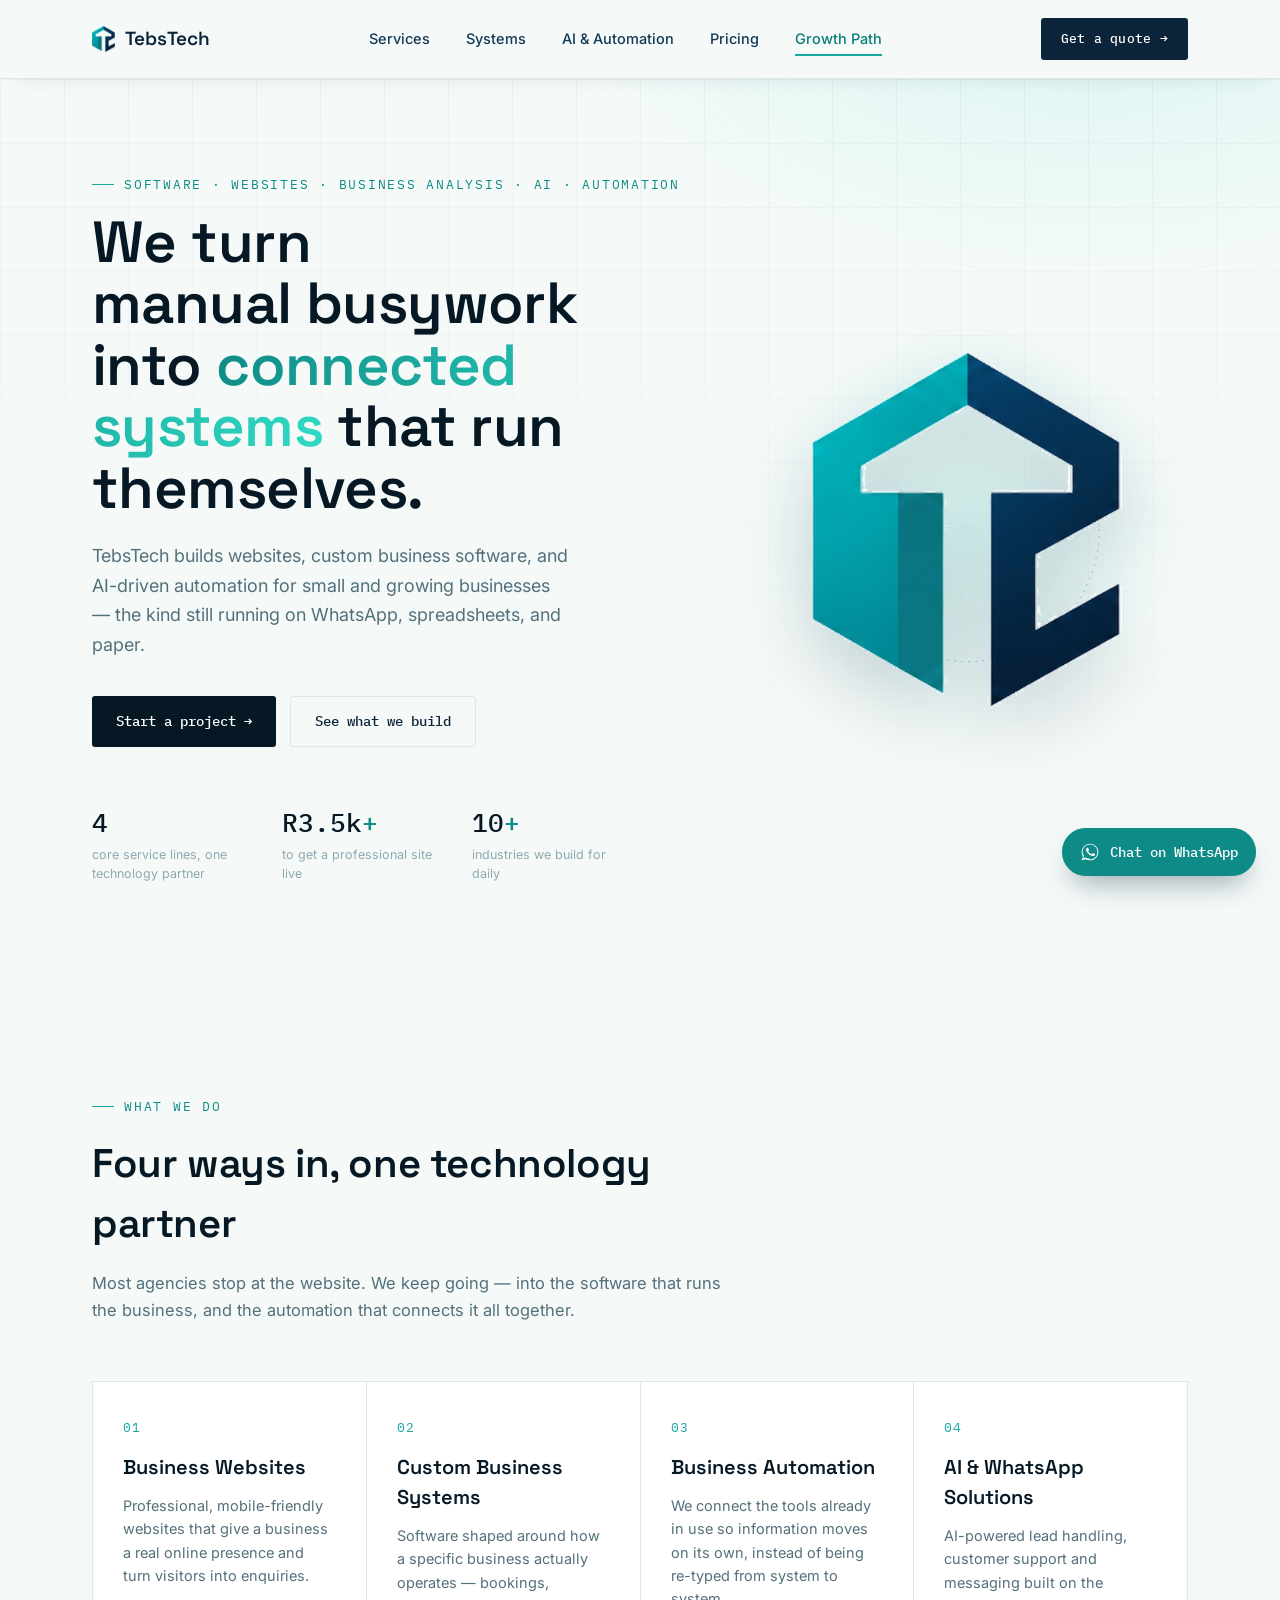
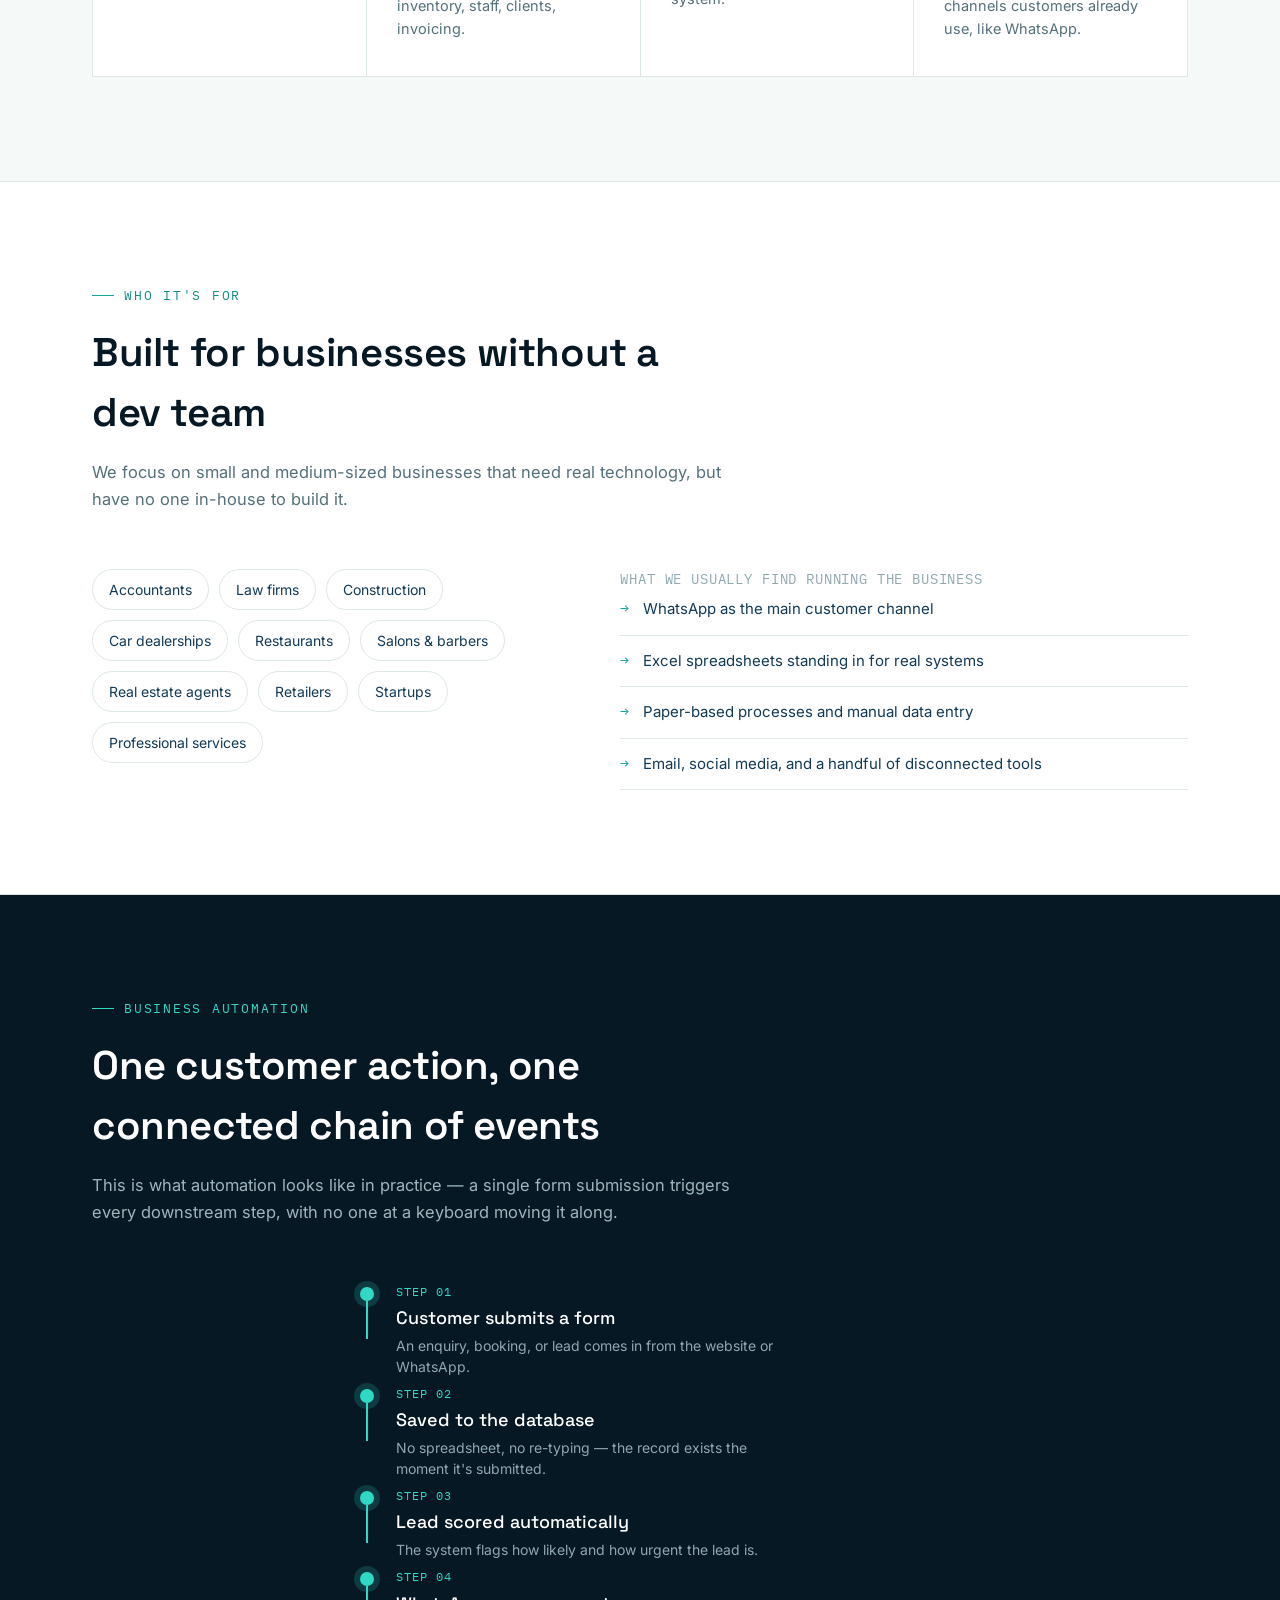
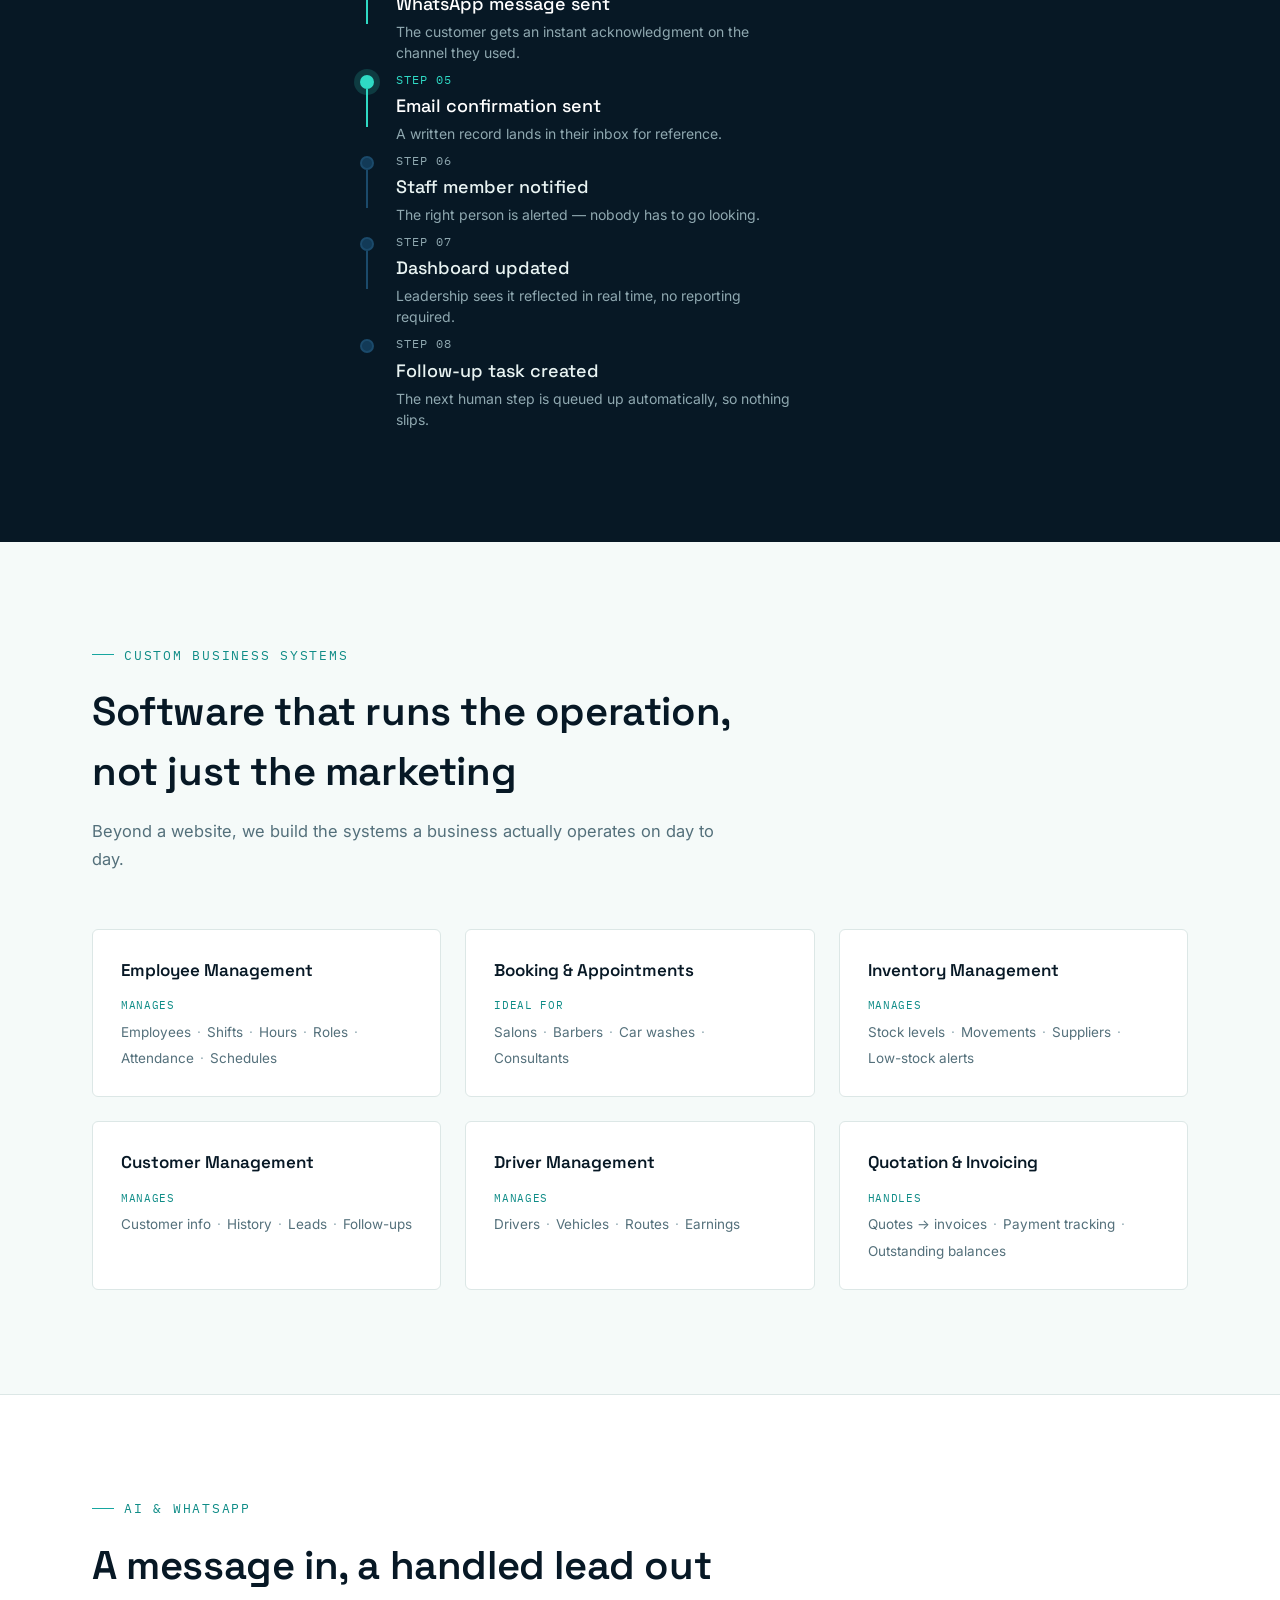
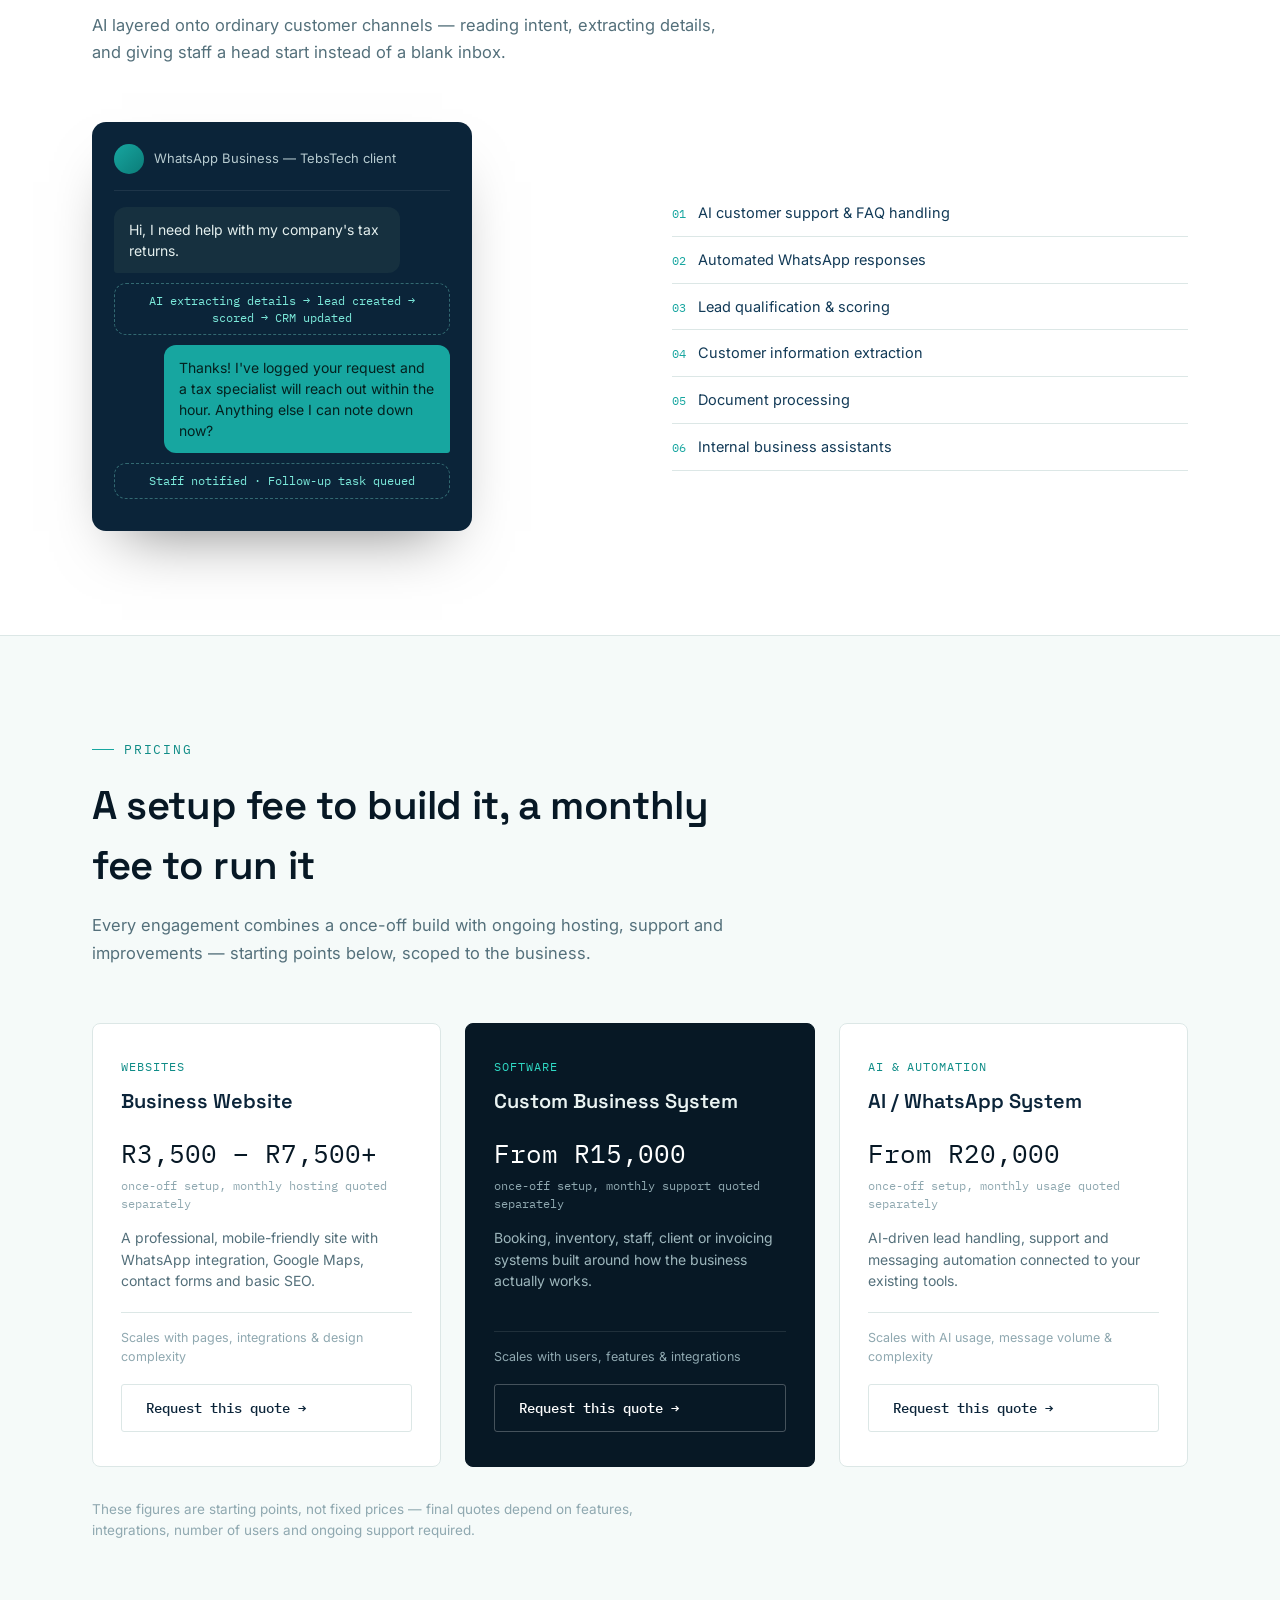
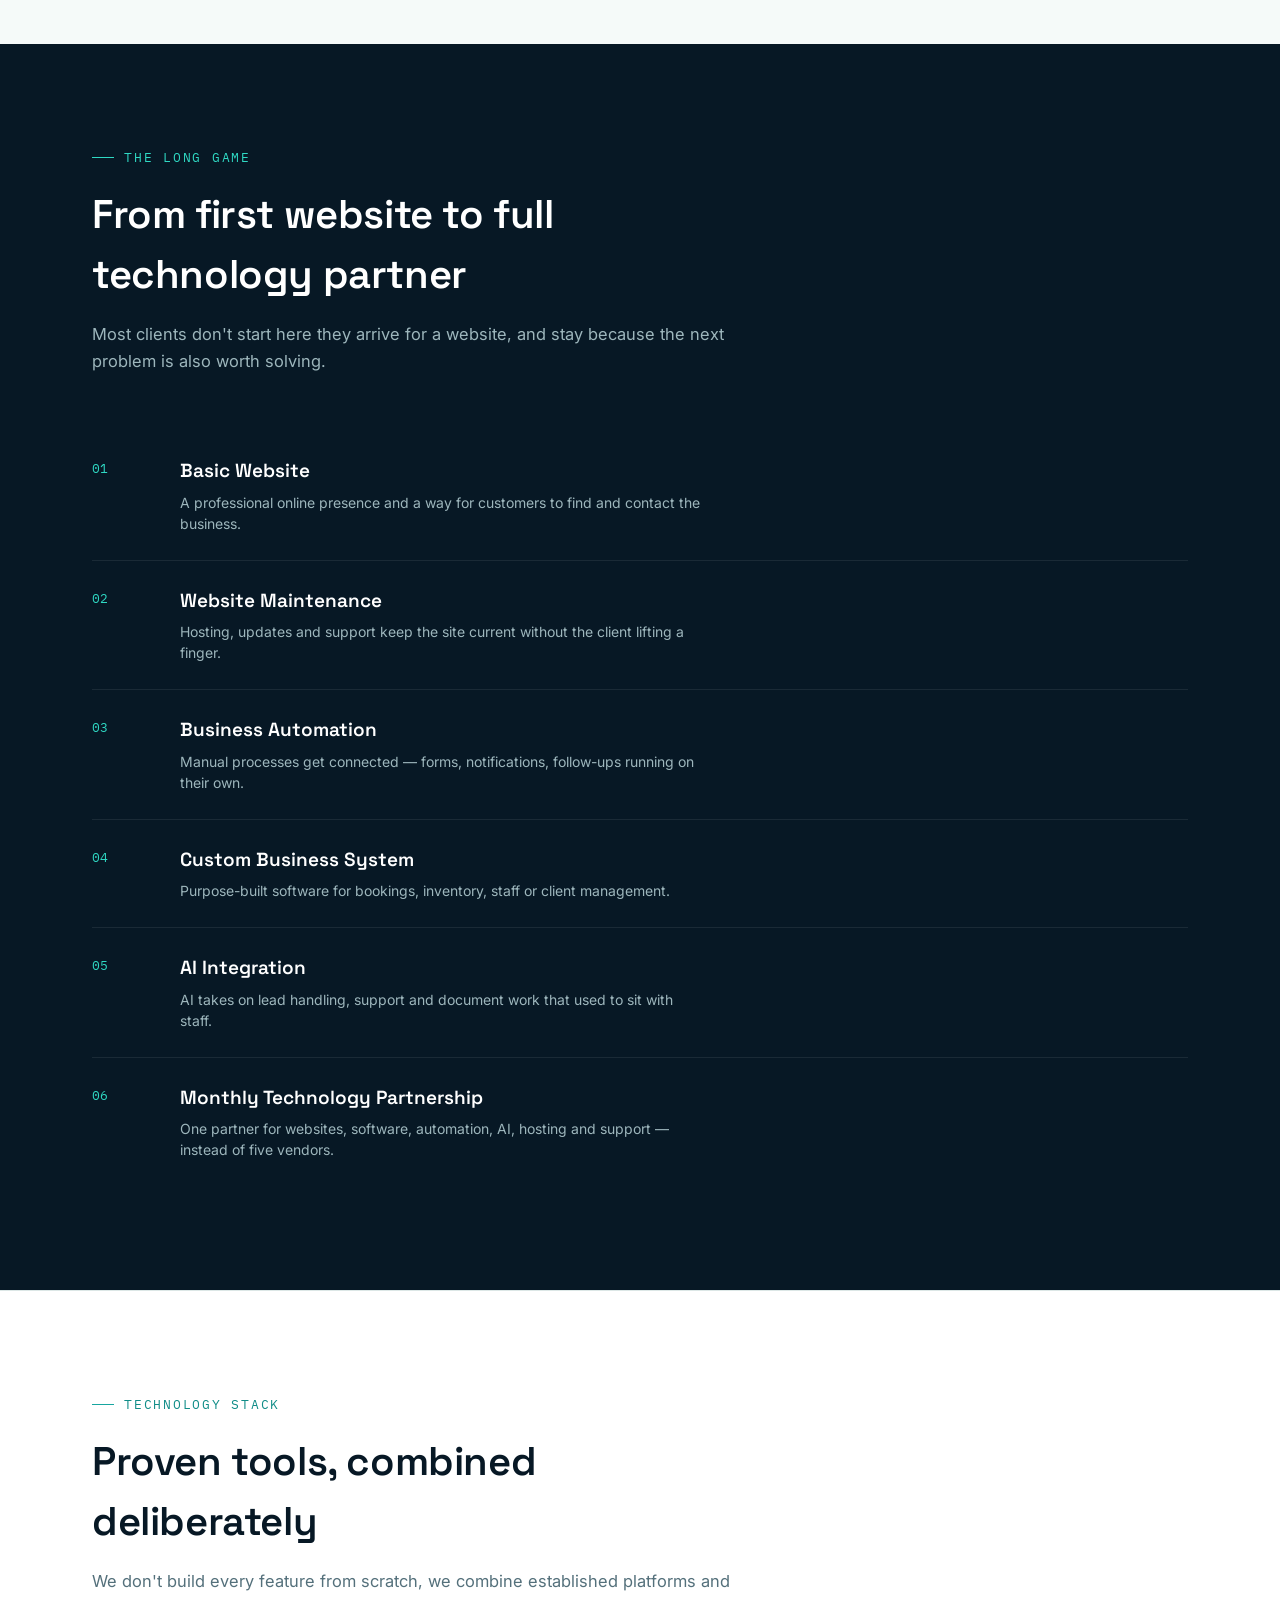
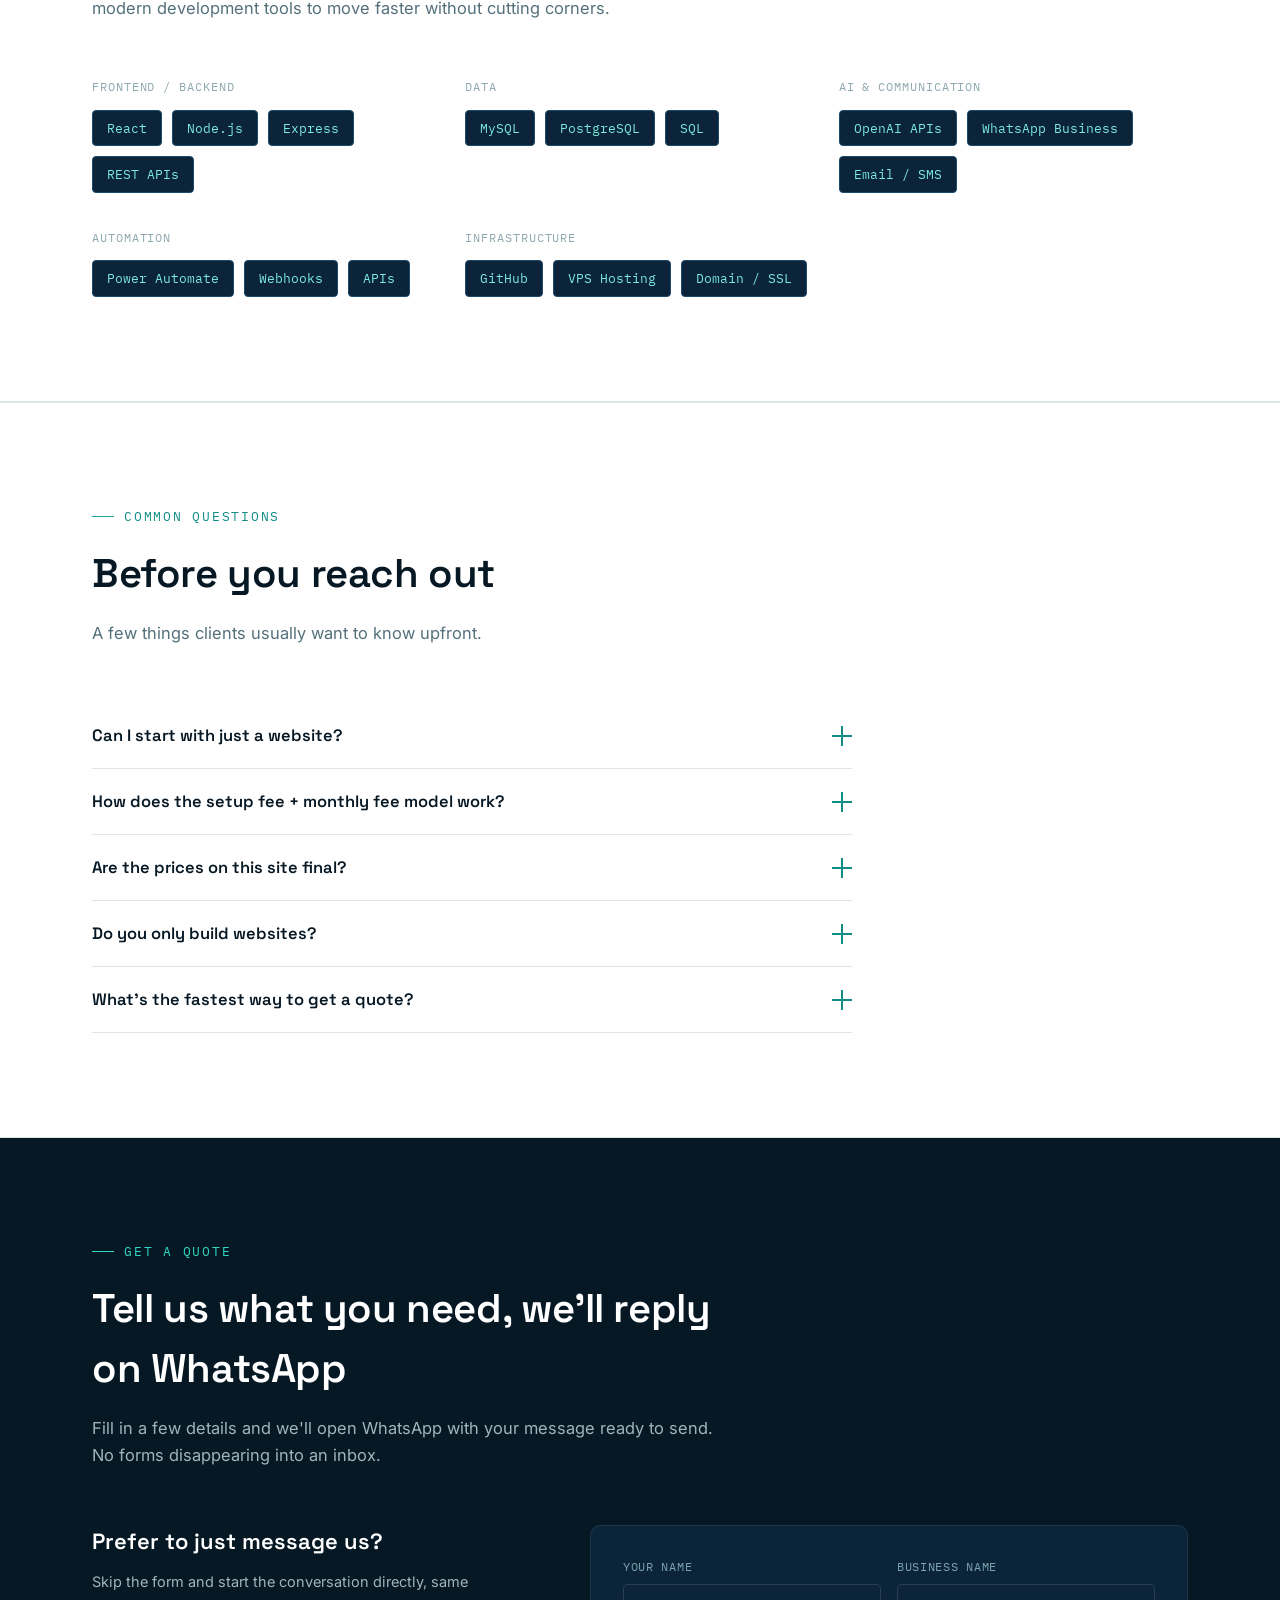
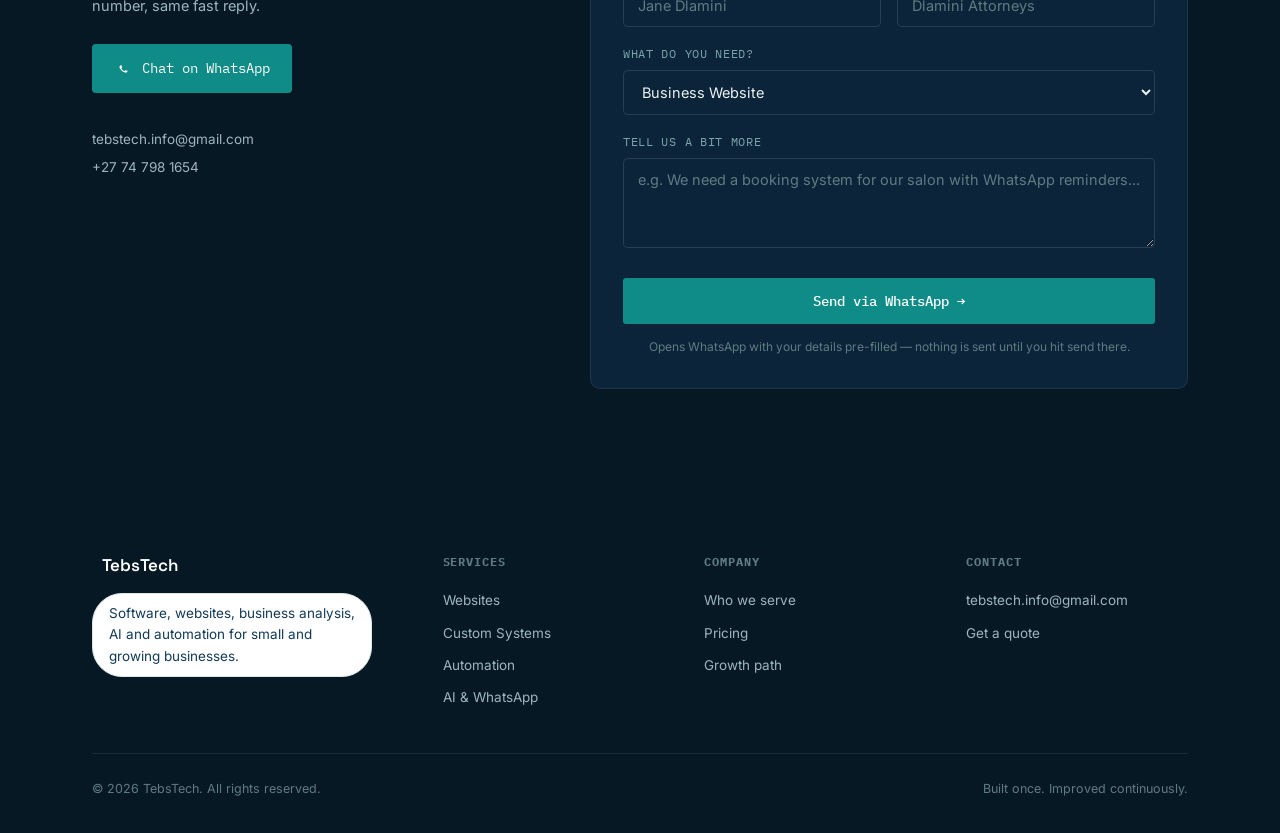
==== index.html @ 97ec4b9d "Initial website" ====
<!DOCTYPE html>
<html lang="en">
<head>
<meta charset="UTF-8">
<meta name="viewport" content="width=device-width, initial-scale=1.0">
<title>TebsTech — Software, Automation &amp; AI for Growing Businesses</title>
<link rel="preconnect" href="https://fonts.googleapis.com">
<link rel="preconnect" href="https://fonts.gstatic.com" crossorigin>
<link href="https://fonts.googleapis.com/css2?family=Space+Grotesk:wght@500;600;700&family=Inter:wght@400;500;600&family=IBM+Plex+Mono:wght@400;500&display=swap" rel="stylesheet">
<link rel="stylesheet" href="style.css">
</head>
<body>

<!-- ===================== NAV ===================== -->
<header>
  <nav class="wrap">
    <a href="#top" class="brand">
      <img src="icon.png" alt="">
      TebsTech
    </a>
    <div class="nav-links">
      <a href="#services">Services</a>
      <a href="#systems">Systems</a>
      <a href="#ai">AI &amp; Automation</a>
      <a href="#pricing">Pricing</a>
      <a href="#journey">Growth Path</a>
    </div>
    <a href="#quote" class="nav-cta">Get a quote →</a>
    <button class="nav-toggle" id="navToggle" aria-label="Open menu" aria-expanded="false">
      <span></span><span></span><span></span>
    </button>
  </nav>
  <div class="mobile-menu" id="mobileMenu">
    <a href="#services">Services</a>
    <a href="#systems">Systems</a>
    <a href="#ai">AI &amp; Automation</a>
    <a href="#pricing">Pricing</a>
    <a href="#journey">Growth Path</a>
    <a href="#quote" class="btn btn-primary">Get a quote →</a>
  </div>
</header>

<a href="https://wa.me/27747981654" id="waFloat" class="wa-float" aria-label="Chat with TebsTech on WhatsApp">
  <span class="pulse"></span>
  <svg viewBox="0 0 24 24" fill="currentColor"><path d="M17.5 14.4c-.3-.1-1.6-.8-1.9-.9-.2-.1-.4-.1-.6.1-.2.3-.7.9-.8 1-.2.2-.3.2-.5.1-.3-.1-1.2-.4-2.2-1.4-.8-.7-1.4-1.6-1.5-1.9-.2-.3 0-.4.1-.6.1-.1.3-.3.4-.5.2-.2.2-.3.3-.5.1-.2 0-.4 0-.5-.1-.1-.6-1.4-.8-1.9-.2-.5-.4-.4-.6-.4h-.5c-.2 0-.5.1-.7.3-.2.3-.9.9-.9 2.1s.9 2.5 1.1 2.7c.1.2 1.9 2.9 4.6 4 .6.3 1.1.4 1.5.6.6.2 1.2.2 1.6.1.5-.1 1.6-.6 1.8-1.3.2-.6.2-1.2.2-1.3-.1-.1-.3-.2-.6-.3z"/><path d="M12 2C6.5 2 2 6.5 2 12c0 1.9.5 3.7 1.5 5.3L2 22l4.8-1.4c1.5.8 3.3 1.3 5.2 1.3 5.5 0 10-4.5 10-10S17.5 2 12 2zm0 18.1c-1.7 0-3.4-.5-4.8-1.3l-.3-.2-3.1.9.9-3-.2-.3C3.6 14 3.1 12.5 3.1 12c0-4.9 4-8.9 8.9-8.9s8.9 4 8.9 8.9-4 8.9-8.9 8.9z"/></svg>
  <span class="wa-label">Chat on WhatsApp</span>
</a>

<!-- ===================== HERO ===================== -->
<section class="hero" id="top">
  <div class="hero-grid"></div>
  <div class="wrap hero-inner">
    <div>
      <div class="eyebrow">Software · Websites · Business Analysis · AI · Automation</div>
      <h1>We turn manual&nbsp;busywork into <span class="accent">connected systems</span> that run themselves.</h1>
      <p class="lede">TebsTech builds websites, custom business software, and AI-driven automation for small and growing businesses — the kind still running on WhatsApp, spreadsheets, and paper.</p>
      <div class="hero-actions">
        <a href="#quote" class="btn btn-primary">Start a project →</a>
        <a href="#services" class="btn btn-ghost">See what we build</a>
      </div>
      <div class="hero-stats">
        <div class="stat">
          <div class="num">4</div>
          <div class="lbl">core service lines, one technology partner</div>
        </div>
        <div class="stat">
          <div class="num">R3.5k<span>+</span></div>
          <div class="lbl">to get a professional site live</div>
        </div>
        <div class="stat">
          <div class="num">10<span>+</span></div>
          <div class="lbl">industries we build for daily</div>
        </div>
      </div>
    </div>
    <div class="hero-visual">
      <div class="halo"></div>
      <div class="rings">
        <svg viewBox="0 0 400 400"><circle cx="200" cy="200" r="150" fill="none" stroke="#0F8C87" stroke-width="1" stroke-dasharray="2 6"/></svg>
      </div>
      <img src="icon.png" alt="TebsTech logo mark — an upward arrow inside a hexagon">
    </div>
  </div>
</section>

<!-- ===================== SERVICES ===================== -->
<section id="services">
  <div class="wrap">
    <div class="section-head reveal">
      <div class="eyebrow">What we do</div>
      <h2>Four ways in, one technology partner</h2>
      <p>Most agencies stop at the website. We keep going — into the software that runs the business, and the automation that connects it all together.</p>
    </div>
  </div>
  <div class="wrap">
    <div class="services-grid reveal">
      <div class="service-card">
        <div class="idx">01</div>
        <h3>Business Websites</h3>
        <p>Professional, mobile-friendly websites that give a business a real online presence and turn visitors into enquiries.</p>
      </div>
      <div class="service-card">
        <div class="idx">02</div>
        <h3>Custom Business Systems</h3>
        <p>Software shaped around how a specific business actually operates — bookings, inventory, staff, clients, invoicing.</p>
      </div>
      <div class="service-card">
        <div class="idx">03</div>
        <h3>Business Automation</h3>
        <p>We connect the tools already in use so information moves on its own, instead of being re-typed from system to system.</p>
      </div>
      <div class="service-card">
        <div class="idx">04</div>
        <h3>AI &amp; WhatsApp Solutions</h3>
        <p>AI-powered lead handling, customer support and messaging built on the channels customers already use, like WhatsApp.</p>
      </div>
    </div>
  </div>
</section>

<!-- ===================== WHO WE SERVE ===================== -->
<section class="section-alt" id="who">
  <div class="wrap">
    <div class="section-head reveal">
      <div class="eyebrow">Who it's for</div>
      <h2>Built for businesses without a dev team</h2>
      <p>We focus on small and medium-sized businesses that need real technology, but have no one in-house to build it.</p>
    </div>
    <div class="serve-layout">
      <div class="reveal">
        <div class="tag-cloud">
          <span class="tag">Accountants</span>
          <span class="tag">Law firms</span>
          <span class="tag">Construction</span>
          <span class="tag">Car dealerships</span>
          <span class="tag">Restaurants</span>
          <span class="tag">Salons &amp; barbers</span>
          <span class="tag">Real estate agents</span>
          <span class="tag">Retailers</span>
          <span class="tag">Startups</span>
          <span class="tag">Professional services</span>
        </div>
      </div>
      <div class="reveal">
        <p style="font-size:14px; color:var(--muted-light); font-family:var(--mono); text-transform:uppercase; letter-spacing:.06em; margin-bottom:4px;">What we usually find running the business</p>
        <ul class="pain-list">
          <li><span class="mark">→</span> WhatsApp as the main customer channel</li>
          <li><span class="mark">→</span> Excel spreadsheets standing in for real systems</li>
          <li><span class="mark">→</span> Paper-based processes and manual data entry</li>
          <li><span class="mark">→</span> Email, social media, and a handful of disconnected tools</li>
        </ul>
      </div>
    </div>
  </div>
</section>

<!-- ===================== AUTOMATION FLOW (signature) ===================== -->
<section class="section-dark" id="automation">
  <div class="wrap">
    <div class="section-head reveal">
      <div class="eyebrow">Business automation</div>
      <h2>One customer action, one connected chain of events</h2>
      <p>This is what automation looks like in practice — a single form submission triggers every downstream step, with no one at a keyboard moving it along.</p>
    </div>
    <div class="flow-wrap">
      <div class="flow-chain" id="flowChain">
        <div class="flow-node"><div class="dot-col"><div class="dot"></div><div class="stem"></div></div><div class="flow-body"><div class="flabel">Step 01</div><h4>Customer submits a form</h4><p>An enquiry, booking, or lead comes in from the website or WhatsApp.</p></div></div>
        <div class="flow-node"><div class="dot-col"><div class="dot"></div><div class="stem"></div></div><div class="flow-body"><div class="flabel">Step 02</div><h4>Saved to the database</h4><p>No spreadsheet, no re-typing — the record exists the moment it's submitted.</p></div></div>
        <div class="flow-node"><div class="dot-col"><div class="dot"></div><div class="stem"></div></div><div class="flow-body"><div class="flabel">Step 03</div><h4>Lead scored automatically</h4><p>The system flags how likely and how urgent the lead is.</p></div></div>
        <div class="flow-node"><div class="dot-col"><div class="dot"></div><div class="stem"></div></div><div class="flow-body"><div class="flabel">Step 04</div><h4>WhatsApp message sent</h4><p>The customer gets an instant acknowledgment on the channel they used.</p></div></div>
        <div class="flow-node"><div class="dot-col"><div class="dot"></div><div class="stem"></div></div><div class="flow-body"><div class="flabel">Step 05</div><h4>Email confirmation sent</h4><p>A written record lands in their inbox for reference.</p></div></div>
        <div class="flow-node"><div class="dot-col"><div class="dot"></div><div class="stem"></div></div><div class="flow-body"><div class="flabel">Step 06</div><h4>Staff member notified</h4><p>The right person is alerted — nobody has to go looking.</p></div></div>
        <div class="flow-node"><div class="dot-col"><div class="dot"></div><div class="stem"></div></div><div class="flow-body"><div class="flabel">Step 07</div><h4>Dashboard updated</h4><p>Leadership sees it reflected in real time, no reporting required.</p></div></div>
        <div class="flow-node"><div class="dot-col"><div class="dot"></div></div><div class="flow-body"><div class="flabel">Step 08</div><h4>Follow-up task created</h4><p>The next human step is queued up automatically, so nothing slips.</p></div></div>
      </div>
    </div>
  </div>
</section>

<!-- ===================== CUSTOM SYSTEMS ===================== -->
<section id="systems">
  <div class="wrap">
    <div class="section-head reveal">
      <div class="eyebrow">Custom business systems</div>
      <h2>Software that runs the operation, not just the marketing</h2>
      <p>Beyond a website, we build the systems a business actually operates on day to day.</p>
    </div>
    <div class="systems-grid reveal">
      <div class="sys-card">
        <h3>Employee Management</h3>
        <div class="manages">Manages</div>
        <ul><li>Employees</li><li>Shifts</li><li>Hours</li><li>Roles</li><li>Attendance</li><li>Schedules</li></ul>
      </div>
      <div class="sys-card">
        <h3>Booking &amp; Appointments</h3>
        <div class="manages">Ideal for</div>
        <ul><li>Salons</li><li>Barbers</li><li>Car washes</li><li>Consultants</li></ul>
      </div>
      <div class="sys-card">
        <h3>Inventory Management</h3>
        <div class="manages">Manages</div>
        <ul><li>Stock levels</li><li>Movements</li><li>Suppliers</li><li>Low-stock alerts</li></ul>
      </div>
      <div class="sys-card">
        <h3>Customer Management</h3>
        <div class="manages">Manages</div>
        <ul><li>Customer info</li><li>History</li><li>Leads</li><li>Follow-ups</li></ul>
      </div>
      <div class="sys-card">
        <h3>Driver Management</h3>
        <div class="manages">Manages</div>
        <ul><li>Drivers</li><li>Vehicles</li><li>Routes</li><li>Earnings</li></ul>
      </div>
      <div class="sys-card">
        <h3>Quotation &amp; Invoicing</h3>
        <div class="manages">Handles</div>
        <ul><li>Quotes → invoices</li><li>Payment tracking</li><li>Outstanding balances</li></ul>
      </div>
    </div>
  </div>
</section>

<!-- ===================== AI / WHATSAPP ===================== -->
<section class="section-alt" id="ai">
  <div class="wrap">
    <div class="section-head reveal">
      <div class="eyebrow">AI &amp; WhatsApp</div>
      <h2>A message in, a handled lead out</h2>
      <p>AI layered onto ordinary customer channels — reading intent, extracting details, and giving staff a head start instead of a blank inbox.</p>
    </div>
    <div class="ai-layout">
      <div class="chat-mock reveal">
        <div class="chat-head"><div class="avatar"></div> WhatsApp Business — TebsTech client</div>
        <div class="bubble in" style="animation-delay:.1s">Hi, I need help with my company's tax returns.</div>
        <div class="bubble sys" style="animation-delay:.6s">AI extracting details → lead created → scored → CRM updated</div>
        <div class="bubble out" style="animation-delay:1.1s">Thanks! I've logged your request and a tax specialist will reach out within the hour. Anything else I can note down now?</div>
        <div class="bubble sys" style="animation-delay:1.6s">Staff notified · Follow-up task queued</div>
      </div>
      <div class="reveal">
        <ul class="ai-features">
          <li><span class="n">01</span> AI customer support &amp; FAQ handling</li>
          <li><span class="n">02</span> Automated WhatsApp responses</li>
          <li><span class="n">03</span> Lead qualification &amp; scoring</li>
          <li><span class="n">04</span> Customer information extraction</li>
          <li><span class="n">05</span> Document processing</li>
          <li><span class="n">06</span> Internal business assistants</li>
        </ul>
      </div>
    </div>
  </div>
</section>

<!-- ===================== PRICING ===================== -->
<section id="pricing">
  <div class="wrap">
    <div class="section-head reveal">
      <div class="eyebrow">Pricing</div>
      <h2>A setup fee to build it, a monthly fee to run it</h2>
      <p>Every engagement combines a once-off build with ongoing hosting, support and improvements — starting points below, scoped to the business.</p>
    </div>
    <div class="pricing-grid reveal">
      <div class="price-card">
        <div class="plabel">Websites</div>
        <h3>Business Website</h3>
        <div class="price">R3,500 – R7,500+<small>once-off setup, monthly hosting quoted separately</small></div>
        <p class="desc">A professional, mobile-friendly site with WhatsApp integration, Google Maps, contact forms and basic SEO.</p>
        <div class="plus">Scales with pages, integrations &amp; design complexity</div>
        <button class="btn btn-ghost quote-trigger" data-service="website" style="margin-top:18px;">Request this quote →</button>
      </div>
      <div class="price-card feature">
        <div class="plabel">Software</div>
        <h3>Custom Business System</h3>
        <div class="price">From R15,000<small>once-off setup, monthly support quoted separately</small></div>
        <p class="desc">Booking, inventory, staff, client or invoicing systems built around how the business actually works.</p>
        <div class="plus">Scales with users, features &amp; integrations</div>
        <button class="btn btn-ghost quote-trigger" data-service="custom-system" style="margin-top:18px; border-color:rgba(255,255,255,0.25); color:#fff;">Request this quote →</button>
      </div>
      <div class="price-card">
        <div class="plabel">AI &amp; Automation</div>
        <h3>AI / WhatsApp System</h3>
        <div class="price">From R20,000<small>once-off setup, monthly usage quoted separately</small></div>
        <p class="desc">AI-driven lead handling, support and messaging automation connected to your existing tools.</p>
        <div class="plus">Scales with AI usage, message volume &amp; complexity</div>
        <button class="btn btn-ghost quote-trigger" data-service="ai-automation" style="margin-top:18px;">Request this quote →</button>
      </div>
    </div>
    <p class="pricing-note">These figures are starting points, not fixed prices — final quotes depend on features, integrations, number of users and ongoing support required.</p>
  </div>
</section>

<!-- ===================== GROWTH JOURNEY ===================== -->
<section class="section-dark" id="journey">
  <div class="wrap">
    <div class="section-head reveal">
      <div class="eyebrow">The long game</div>
      <h2>From first website to full technology partner</h2>
      <p>Most clients don't start here they arrive for a website, and stay because the next problem is also worth solving.</p>
    </div>
    <div class="growth-path reveal">
      <div class="growth-step">
        <div class="stagenum">01</div>
        <div><h4>Basic Website</h4><p>A professional online presence and a way for customers to find and contact the business.</p></div>
      </div>
      <div class="growth-step">
        <div class="stagenum">02</div>
        <div><h4>Website Maintenance</h4><p>Hosting, updates and support keep the site current without the client lifting a finger.</p></div>
      </div>
      <div class="growth-step">
        <div class="stagenum">03</div>
        <div><h4>Business Automation</h4><p>Manual processes get connected — forms, notifications, follow-ups running on their own.</p></div>
      </div>
      <div class="growth-step">
        <div class="stagenum">04</div>
        <div><h4>Custom Business System</h4><p>Purpose-built software for bookings, inventory, staff or client management.</p></div>
      </div>
      <div class="growth-step">
        <div class="stagenum">05</div>
        <div><h4>AI Integration</h4><p>AI takes on lead handling, support and document work that used to sit with staff.</p></div>
      </div>
      <div class="growth-step">
        <div class="stagenum">06</div>
        <div><h4>Monthly Technology Partnership</h4><p>One partner for websites, software, automation, AI, hosting and support — instead of five vendors.</p></div>
      </div>
    </div>
  </div>
</section>

<!-- ===================== STACK ===================== -->
<section class="section-alt" id="stack">
  <div class="wrap">
    <div class="section-head reveal">
      <div class="eyebrow">Technology stack</div>
      <h2>Proven tools, combined deliberately</h2>
      <p>We don't build every feature from scratch, we combine established platforms and modern development tools to move faster without cutting corners.</p>
    </div>
    <div class="stack-groups reveal">
      <div>
        <div class="glabel">Frontend / Backend</div>
        <div class="stack-row">
          <span class="stack-pill">React</span><span class="stack-pill">Node.js</span><span class="stack-pill">Express</span><span class="stack-pill">REST APIs</span>
        </div>
      </div>
      <div>
        <div class="glabel">Data</div>
        <div class="stack-row">
          <span class="stack-pill">MySQL</span><span class="stack-pill">PostgreSQL</span><span class="stack-pill">SQL</span>
        </div>
      </div>
      <div>
        <div class="glabel">AI &amp; Communication</div>
        <div class="stack-row">
          <span class="stack-pill">OpenAI APIs</span><span class="stack-pill">WhatsApp Business</span><span class="stack-pill">Email / SMS</span>
        </div>
      </div>
      <div>
        <div class="glabel">Automation</div>
        <div class="stack-row">
          <span class="stack-pill">Power Automate</span><span class="stack-pill">Webhooks</span><span class="stack-pill">APIs</span>
        </div>
      </div>
      <div>
        <div class="glabel">Infrastructure</div>
        <div class="stack-row">
          <span class="stack-pill">GitHub</span><span class="stack-pill">VPS Hosting</span><span class="stack-pill">Domain / SSL</span>
        </div>
      </div>
    </div>
  </div>
</section>

<!-- ===================== FAQ ===================== -->
<section class="section-alt" id="faq">
  <div class="wrap">
    <div class="section-head reveal">
      <div class="eyebrow">Common questions</div>
      <h2>Before you reach out</h2>
      <p>A few things clients usually want to know upfront.</p>
    </div>
    <div class="faq-list reveal" id="faqList">
      <div class="faq-item">
        <button class="faq-q"><span>Can I start with just a website?</span><span class="plus-icon"></span></button>
        <div class="faq-a"><p>Yes. Most clients start with a basic business website, then add automation, custom systems or AI once the business is ready — you don't need to commit to everything up front.</p></div>
      </div>
      <div class="faq-item">
        <button class="faq-q"><span>How does the setup fee + monthly fee model work?</span><span class="plus-icon"></span></button>
        <div class="faq-a"><p>You pay a once-off fee to build and launch the project, then a monthly fee that covers hosting, maintenance, updates, support and any ongoing automation or AI usage.</p></div>
      </div>
      <div class="faq-item">
        <button class="faq-q"><span>Are the prices on this site final?</span><span class="plus-icon"></span></button>
        <div class="faq-a"><p>They're starting points. Final pricing depends on the number of features, integrations, users, AI usage and the level of ongoing support the business needs — we'll confirm exact numbers on a quote.</p></div>
      </div>
      <div class="faq-item">
        <button class="faq-q"><span>Do you only build websites?</span><span class="plus-icon"></span></button>
        <div class="faq-a"><p>No — websites are one of four service lines. We also build custom business software, connect existing tools through automation, and add AI to customer communication such as WhatsApp.</p></div>
      </div>
      <div class="faq-item">
        <button class="faq-q"><span>What's the fastest way to get a quote?</span><span class="plus-icon"></span></button>
        <div class="faq-a"><p>WhatsApp is the quickest — message us directly or fill in the quick form below and it'll open a pre-filled WhatsApp message ready to send.</p></div>
      </div>
    </div>
  </div>
</section>

<!-- ===================== QUOTE / WHATSAPP ===================== -->
<section class="section-dark" id="quote">
  <div class="wrap">
    <div class="section-head reveal">
      <div class="eyebrow">Get a quote</div>
      <h2>Tell us what you need, we'll reply on WhatsApp</h2>
      <p>Fill in a few details and we'll open WhatsApp with your message ready to send. No forms disappearing into an inbox.</p>
    </div>
    <div class="quote-layout">
      <div class="quote-side reveal">
        <h3>Prefer to just message us?</h3>
        <p>Skip the form and start the conversation directly, same number, same fast reply.</p>
        <a href="https://wa.me/27747981654" id="quoteDirectLink" class="quote-direct">
          <svg viewBox="0 0 24 24" fill="currentColor"><path d="M17.5 14.4c-.3-.1-1.6-.8-1.9-.9-.2-.1-.4-.1-.6.1-.2.3-.7.9-.8 1-.2.2-.3.2-.5.1-.3-.1-1.2-.4-2.2-1.4-.8-.7-1.4-1.6-1.5-1.9-.2-.3 0-.4.1-.6.1-.1.3-.3.4-.5.2-.2.2-.3.3-.5.1-.2 0-.4 0-.5-.1-.1-.6-1.4-.8-1.9-.2-.5 -.4 -.4 -.6 -.4h -.5c -.2 0 -.5 .1 -.7 .3 -.2 .3 -.9 .9 -.9 2.1s .9 2.5 1.1 2.7c .1 .2 1.9 2.9 4.6 4 .6 .3 1.1 .4 1.5 .6.6 .2 1.2 .2 1.6 .1.5 -.1 1.6 -.6 1.8 -1.3 .2 -.6 .2 -1.2 .2 -1.3 -.1 -.1 -.3 -.2 -.6 -.3z"/><path d="M12 2C6.5 2 2 6.5 2 １２c0 １．９．５ ３．７ １．５ ５．３L２ ２２l４．８ -１．４c１．５．８ ３．３ １．３ ５．２ １．３ ５．５ ０ １０ -４．５ １０ -１０S１７．５ ２ １２ ２zm０ １８．１c -１．７ ０ -３．４ -０．５ -４．８ -１．３l -０．３ -０．２ -３．１ －９ －９ －９ s －９ －９ －９ －９ s －９ －９ －９ －９ z"/></svg>
          Chat on WhatsApp
        </a>
        <div class="quote-contacts">
          <a href="mailto:tebstech.info@gmail.com">tebstech.info@gmail.com</a>
          <a href="https://wa.me/27747981654" id="quotePhoneDisplay">+27 74 798 1654</a>
        </div>
      </div>

      <form class="quote-form reveal" id="quoteForm">
        <div class="field-row">
          <div class="field">
            <label for="qName">Your name</label>
            <input type="text" id="qName" placeholder="Jane Dlamini" required>
          </div>
          <div class="field">
            <label for="qBusiness">Business name</label>
            <input type="text" id="qBusiness" placeholder="Dlamini Attorneys">
          </div>
        </div>
        <div class="field">
          <label for="qService">What do you need?</label>
          <select id="qService">
            <option value="website">Business Website</option>
            <option value="custom-system">Custom Business System</option>
            <option value="automation">Business Automation</option>
            <option value="ai-automation">AI / WhatsApp Solution</option>
            <option value="not-sure">Not sure yet — need advice</option>
          </select>
        </div>
        <div class="field">
          <label for="qMessage">Tell us a bit more</label>
          <textarea id="qMessage" placeholder="e.g. We need a booking system for our salon with WhatsApp reminders..."></textarea>
        </div>
        <button type="submit" class="btn quote-submit">Send via WhatsApp →</button>
        <p class="form-note">Opens WhatsApp with your details pre-filled — nothing is sent until you hit send there.</p>
      </form>
    </div>
  </div>
</section>

<!-- ===================== FOOTER ===================== -->
<footer>
  <div class="wrap">
    <div class="footer-grid">
      <div>
        <div class="footer-brand"><img src="images/icon.png" alt=""> <span>TebsTech</span></div>
        <p class="tag">Software, websites, business analysis, AI and automation for small and growing businesses.</p>
      </div>
      <div class="footer-col">
        <h5>Services</h5>
        <ul>
          <li><a href="#services">Websites</a></li>
          <li><a href="#systems">Custom Systems</a></li>
          <li><a href="#automation">Automation</a></li>
          <li><a href="#ai">AI &amp; WhatsApp</a></li>
        </ul>
      </div>
      <div class="footer-col">
        <h5>Company</h5>
        <ul>
          <li><a href="#who">Who we serve</a></li>
          <li><a href="#pricing">Pricing</a></li>
          <li><a href="#journey">Growth path</a></li>
        </ul>
      </div>
      <div class="footer-col">
        <h5>Contact</h5>
        <ul>
          <li><a href="mailto:tebstech.info@gmail.com">tebstech.info@gmail.com</a></li>
          <li><a href="#quote">Get a quote</a></li>
        </ul>
      </div>
    </div>
    <div class="footer-bottom">
      <span>© 2026 TebsTech. All rights reserved.</span>
      <span>Built once. Improved continuously.</span>
    </div>
  </div>
</footer>

<script src="main.js"></script>

</body>
</html>
---- style.css ----
:root{
  --navy-950:#071825;
  --navy-900:#0B2439;
  --navy-800:#123A57;
  --navy-700:#1B4A6B;
  --teal-700:#0B7C78;
  --teal-600:#0F8C87;
  --teal-500:#17A6A0;
  --teal-400:#2FD9C4;
  --teal-300:#7CEADB;
  --bg:#F5FAF9;
  --paper:#FFFFFF;
  --ink:#0B2439;
  --muted:#54707B;
  --muted-light:#8FA8B0;
  --line:#DCE7E6;
  --mono:'IBM Plex Mono', ui-monospace, monospace;
  --display:'Space Grotesk', sans-serif;
  --body:'Inter', sans-serif;
}

*{box-sizing:border-box; margin:0; padding:0;}
html{scroll-behavior:smooth;}
body{
  font-family:var(--body);
  color:var(--ink);
  background:var(--bg);
  line-height:1.5;
  -webkit-font-smoothing:antialiased;
  overflow-x:hidden;
}
img{max-width:100%; display:block;}
a{color:inherit; text-decoration:none;}
ul{list-style:none;}

.wrap{
  max-width:1160px;
  margin:0 auto;
  padding:0 32px;
}

@media (max-width:640px){
  .wrap{padding:0 20px;}
}

/* Focus visibility */
a:focus-visible, button:focus-visible{
  outline:2px solid var(--teal-400);
  outline-offset:3px;
}

@media (prefers-reduced-motion: reduce){
  *{animation-duration:0.01ms !important; animation-iteration-count:1 !important; transition-duration:0.01ms !important; scroll-behavior:auto !important;}
}

/* ---------- Eyebrow / labels ---------- */
.eyebrow{
  font-family:var(--mono);
  font-size:12.5px;
  letter-spacing:0.14em;
  text-transform:uppercase;
  color:var(--teal-600);
  display:flex;
  align-items:center;
  gap:10px;
  margin-bottom:18px;
}
.eyebrow::before{
  content:"";
  width:22px; height:1px;
  background:var(--teal-500);
  display:inline-block;
}

/* ---------- Nav ---------- */
header{
  position:sticky; top:0; z-index:100;
  background:var(--bg);
  border-bottom:1px solid var(--line);
  box-shadow:0 8px 24px -18px rgba(11,36,57,0.25);
}
nav.wrap{
  display:flex;
  align-items:center;
  justify-content:space-between;
  height:78px;
}
.brand{
  display:flex; align-items:center; gap:10px;
  font-family:var(--display);
  font-weight:600;
  font-size:19px;
}
.brand img{height:26px; width:auto;}
.nav-links{
  display:flex;
  gap:36px;
  font-size:14.5px;
  font-weight:500;
  color:var(--navy-800);
}
.nav-links a{position:relative; padding:6px 0;}
.nav-links a::after{
  content:"";
  position:absolute; left:0; bottom:0;
  width:0; height:2px;
  background:var(--teal-500);
  transition:width .25s ease;
}
.nav-links a:hover::after{width:100%;}
.nav-cta{
  font-family:var(--mono);
  font-size:13px;
  font-weight:500;
  background:var(--navy-900);
  color:#fff;
  padding:11px 20px;
  border-radius:3px;
  letter-spacing:0.02em;
  transition:background .2s ease, transform .2s ease;
}
.nav-cta:hover, .nav-cta:focus, .nav-cta:visited, .nav-cta:active{color:#fff;}
.nav-cta:hover{background:var(--teal-600); transform:translateY(-1px);}
.nav-toggle{
  display:none;
  flex-direction:column;
  justify-content:center;
  gap:5px;
  width:36px; height:36px;
  background:transparent;
  border:none;
  cursor:pointer;
  padding:0;
}
.nav-toggle span{
  display:block;
  width:100%; height:2px;
  background:var(--navy-900);
  border-radius:2px;
  transition:transform .25s ease, opacity .25s ease;
}
.nav-toggle.open span:nth-child(1){transform:translateY(7px) rotate(45deg);}
.nav-toggle.open span:nth-child(2){opacity:0;}
.nav-toggle.open span:nth-child(3){transform:translateY(-7px) rotate(-45deg);}

.mobile-menu{
  position:fixed;
  inset:78px 0 0 0;
  background:var(--bg);
  z-index:99;
  padding:32px;
  display:flex;
  flex-direction:column;
  gap:6px;
  transform:translateY(-12px);
  opacity:0;
  pointer-events:none;
  transition:opacity .25s ease, transform .25s ease;
}
.mobile-menu.open{opacity:1; transform:translateY(0); pointer-events:auto;}
.mobile-menu a{
  font-family:var(--display);
  font-size:22px;
  font-weight:600;
  color:var(--navy-950);
  padding:14px 0;
  border-bottom:1px solid var(--line);
}
.mobile-menu .btn{margin-top:20px; justify-content:center;}

@media (max-width:860px){
  .nav-links{display:none;}
  .nav-cta{display:none;}
  .nav-toggle{display:flex;}
}
@media (min-width:861px){
  .mobile-menu{display:none;}
}

/* ---------- Nav active link ---------- */
.nav-links a.active{color:var(--teal-700);}
.nav-links a.active::after{width:100%;}

/* ---------- Floating WhatsApp button ---------- */
.wa-float{
  position:fixed;
  right:24px; bottom:24px;
  z-index:200;
  display:flex;
  align-items:center;
  gap:10px;
  background:#0F8C87;
  color:#fff;
  padding:14px 18px;
  border-radius:40px;
  box-shadow:0 14px 30px -10px rgba(11,36,57,0.45);
  font-family:var(--mono);
  font-size:13.5px;
  font-weight:500;
  transition:transform .2s ease, background .2s ease, box-shadow .2s ease;
}
.wa-float:hover{background:var(--teal-700); transform:translateY(-3px); box-shadow:0 18px 34px -10px rgba(11,36,57,0.55);}
.wa-float svg{width:20px; height:20px; flex-shrink:0;}
.wa-float .pulse{
  position:absolute;
  inset:0;
  border-radius:40px;
  background:#0F8C87;
  opacity:0.5;
  animation:waPulse 2.4s ease-out infinite;
  z-index:-1;
}
@keyframes waPulse{
  0%{transform:scale(1); opacity:0.45;}
  100%{transform:scale(1.35); opacity:0;}
}
@media (max-width:560px){
  .wa-float span.wa-label{display:none;}
  .wa-float{padding:14px; border-radius:50%;}
}

/* ---------- Quote / WhatsApp section ---------- */
.quote-layout{
  display:grid;
  grid-template-columns:0.85fr 1.15fr;
  gap:56px;
  align-items:start;
}
@media (max-width:900px){
  .quote-layout{grid-template-columns:1fr;}
}
.quote-side h3{
  font-family:var(--display);
  font-size:22px;
  font-weight:600;
  color:#fff;
}
.quote-side p{
  margin-top:12px;
  font-size:14.5px;
  color:#9DB6BC;
  line-height:1.65;
  max-width:400px;
}
.quote-direct{
  margin-top:26px;
  display:inline-flex;
  align-items:center;
  gap:10px;
  background:#0F8C87;
  color:#fff;
  padding:14px 22px;
  border-radius:4px;
  font-family:var(--mono);
  font-size:14px;
  transition:background .2s ease, transform .2s ease;
}
.quote-direct:hover{background:var(--teal-400); color:#04211F; transform:translateY(-2px);}
.quote-direct svg{width:18px; height:18px;}
.quote-contacts{margin-top:36px; display:flex; flex-direction:column; gap:8px;}
.quote-contacts a{font-size:13.5px; color:#9DB6BC;}
.quote-contacts a:hover{color:var(--teal-300);}

.quote-form{
  background:var(--navy-900);
  border:1px solid rgba(255,255,255,0.08);
  border-radius:10px;
  padding:32px;
}
.field{margin-bottom:18px;}
.field label{
  display:block;
  font-family:var(--mono);
  font-size:11.5px;
  letter-spacing:0.06em;
  text-transform:uppercase;
  color:#7CA3AB;
  margin-bottom:8px;
}
.field input, .field select, .field textarea{
  width:100%;
  background:#0B2439;
  border:1px solid rgba(255,255,255,0.12);
  border-radius:5px;
  padding:12px 14px;
  color:#EAF3F2;
  font-family:var(--body);
  font-size:14.5px;
  transition:border-color .2s ease;
}
.field input::placeholder, .field textarea::placeholder{color:#5F7B82;}
.field input:focus, .field select:focus, .field textarea:focus{
  outline:none;
  border-color:var(--teal-400);
}
.field textarea{resize:vertical; min-height:90px;}
.field-row{display:grid; grid-template-columns:1fr 1fr; gap:16px;}
@media (max-width:480px){.field-row{grid-template-columns:1fr;}}
.quote-submit{
  width:100%;
  justify-content:center;
  background:#0F8C87;
  color:#fff;
  margin-top:6px;
}
.quote-submit:hover{background:var(--teal-400); color:#04211F;}
.form-note{
  margin-top:14px;
  font-size:12px;
  color:#5F7B82;
  text-align:center;
}

/* ---------- FAQ accordion ---------- */
.faq-list{max-width:760px;}
.faq-item{
  border-bottom:1px solid var(--line);
}
.faq-q{
  width:100%;
  display:flex;
  align-items:center;
  justify-content:space-between;
  gap:20px;
  background:none;
  border:none;
  text-align:left;
  padding:22px 0;
  cursor:pointer;
  font-family:var(--display);
  font-size:16.5px;
  font-weight:600;
  color:var(--navy-950);
}
.faq-q .plus-icon{
  flex-shrink:0;
  width:20px; height:20px;
  position:relative;
}
.faq-q .plus-icon::before, .faq-q .plus-icon::after{
  content:"";
  position:absolute;
  background:var(--teal-600);
  transition:transform .25s ease;
}
.faq-q .plus-icon::before{top:9px; left:0; width:20px; height:2px;}
.faq-q .plus-icon::after{top:0; left:9px; width:2px; height:20px;}
.faq-item.open .plus-icon::after{transform:rotate(90deg) translate(0,0); opacity:0;}
.faq-a{
  max-height:0;
  overflow:hidden;
  transition:max-height .35s ease;
}
.faq-a p{
  padding:0 0 22px;
  font-size:14.5px;
  color:var(--muted);
  max-width:640px;
  line-height:1.65;
}

/* ---------- Hero ---------- */
.hero{
  position:relative;
  padding:96px 0 110px;
  overflow:hidden;
  background:
    radial-gradient(ellipse 900px 500px at 85% -10%, rgba(47,217,196,0.14), transparent 60%),
    var(--bg);
}
.hero-grid{
  position:absolute; inset:0;
  background-image:
    linear-gradient(to right, rgba(11,36,57,0.035) 1px, transparent 1px),
    linear-gradient(to bottom, rgba(11,36,57,0.035) 1px, transparent 1px);
  background-size:64px 64px;
  mask-image:linear-gradient(to bottom, black, transparent 85%);
  pointer-events:none;
}
.hero-inner{
  position:relative;
  display:grid;
  grid-template-columns:1.15fr 0.85fr;
  gap:56px;
  align-items:center;
}
@media (max-width:900px){
  .hero-inner{grid-template-columns:1fr; gap:48px;}
}
.hero h1{
  font-family:var(--display);
  font-weight:600;
  font-size:clamp(34px, 4.6vw, 58px);
  line-height:1.06;
  letter-spacing:-0.01em;
  color:var(--navy-950);
}
.hero h1 .accent{
  background:linear-gradient(100deg, var(--teal-600), var(--teal-400));
  -webkit-background-clip:text;
  background-clip:text;
  color:transparent;
}
.hero p.lede{
  margin-top:22px;
  font-size:18px;
  color:var(--muted);
  max-width:480px;
  line-height:1.65;
}
.hero-actions{
  margin-top:36px;
  display:flex;
  gap:14px;
  flex-wrap:wrap;
}
.btn{
  font-family:var(--mono);
  font-size:14px;
  font-weight:500;
  padding:14px 24px;
  border-radius:3px;
  display:inline-flex;
  align-items:center;
  gap:8px;
  transition:transform .2s ease, box-shadow .2s ease, background .2s ease;
  cursor:pointer;
  border:none;
}
.btn-primary{
  background:var(--navy-950);
  color:#fff;
}
.btn-primary:hover, .btn-primary:focus, .btn-primary:visited, .btn-primary:active{color:#fff;}
.btn-primary:hover{
  background:var(--teal-600);
  transform:translateY(-2px);
  box-shadow:0 10px 24px -8px rgba(15,140,135,0.5);
}
.btn-ghost{
  background:transparent;
  color:var(--navy-900);
  border:1px solid var(--line);
}
.btn-ghost:hover{
  border-color:var(--teal-500);
  color:var(--teal-700);
}

.hero-stats{
  margin-top:56px;
  display:flex;
  gap:40px;
  flex-wrap:wrap;
}
.stat .num{
  font-family:var(--mono);
  font-size:26px;
  font-weight:500;
  color:var(--navy-950);
}
.stat .num span{color:var(--teal-600);}
.stat .lbl{
  font-size:12.5px;
  color:var(--muted-light);
  margin-top:4px;
  max-width:150px;
}

/* Hero visual: logo mark with animated ascent lines, echoing the arrow-in-hexagon mark */
.hero-visual{
  position:relative;
  display:flex;
  align-items:center;
  justify-content:center;
}
.hero-visual .halo{
  position:absolute;
  width:420px; height:420px;
  border-radius:50%;
  background:radial-gradient(circle, rgba(47,217,196,0.16), transparent 70%);
  filter:blur(4px);
}
.hero-visual img{
  position:relative;
  width:min(320px, 70%);
  filter:drop-shadow(0 30px 40px rgba(11,36,57,0.18));
  animation:float 6s ease-in-out infinite;
}
@keyframes float{
  0%,100%{transform:translateY(0px);}
  50%{transform:translateY(-14px);}
}
.hero-visual .rings{
  position:absolute;
  inset:0;
  display:flex; align-items:center; justify-content:center;
}
.hero-visual .rings svg{width:100%; height:100%; opacity:0.5;}

/* ---------- Section base ---------- */
section{padding:104px 0;}
.section-head{
  max-width:640px;
  margin-bottom:56px;
}
.section-head h2{
  font-family:var(--display);
  font-weight:600;
  font-size:clamp(28px, 3.2vw, 40px);
  color:var(--navy-950);
  letter-spacing:-0.01em;
}
.section-head p{
  margin-top:16px;
  color:var(--muted);
  font-size:16.5px;
  line-height:1.65;
}
.section-alt{background:var(--paper); border-top:1px solid var(--line); border-bottom:1px solid var(--line);}
.section-dark{background:var(--navy-950); color:#EAF3F2;}
.section-dark .section-head h2{color:#fff;}
.section-dark .section-head p{color:#9DB6BC;}
.section-dark .eyebrow{color:var(--teal-400);}
.section-dark .eyebrow::before{background:var(--teal-400);}

/* ---------- Services ---------- */
.services-grid{
  display:grid;
  grid-template-columns:repeat(4, 1fr);
  gap:1px;
  background:var(--line);
  border:1px solid var(--line);
}
@media (max-width:920px){
  .services-grid{grid-template-columns:repeat(2, 1fr);}
}
@media (max-width:560px){
  .services-grid{grid-template-columns:1fr;}
}
.service-card{
  background:var(--paper);
  padding:36px 30px;
  transition:background .25s ease;
}
.service-card:hover{background:#F2FAF9;}
.service-card .idx{
  font-family:var(--mono);
  font-size:12.5px;
  color:var(--teal-500);
  letter-spacing:0.08em;
}
.service-card h3{
  font-family:var(--display);
  font-size:20px;
  font-weight:600;
  margin-top:16px;
  color:var(--navy-950);
}
.service-card p{
  margin-top:12px;
  font-size:14.5px;
  color:var(--muted);
  line-height:1.6;
}
.service-card .icon{
  width:38px; height:38px;
  margin-bottom:6px;
  color:var(--teal-600);
}

/* ---------- Who we serve ---------- */
.serve-layout{
  display:grid;
  grid-template-columns:0.9fr 1.1fr;
  gap:64px;
  align-items:start;
}
@media (max-width:860px){
  .serve-layout{grid-template-columns:1fr;}
}
.tag-cloud{
  display:flex; flex-wrap:wrap; gap:10px;
}
.tag{
  font-size:14px;
  padding:9px 16px;
  border:1px solid var(--line);
  border-radius:30px;
  color:var(--navy-800);
  background:var(--paper);
  transition:border-color .2s ease, color .2s ease;
}
.tag:hover{border-color:var(--teal-500); color:var(--teal-700);}
.pain-list{margin-top:8px;}
.pain-list li{
  display:flex;
  gap:14px;
  padding:14px 0;
  border-bottom:1px solid var(--line);
  font-size:15px;
  color:var(--navy-800);
}
.pain-list li:first-child{padding-top:0;}
.pain-list .mark{
  font-family:var(--mono);
  color:var(--teal-500);
  flex-shrink:0;
}

/* ---------- Automation flow (signature element) ---------- */
.flow-wrap{
  position:relative;
}
.flow-chain{
  display:flex;
  flex-direction:column;
  max-width:560px;
  margin:0 auto;
}
.flow-node{
  display:flex;
  align-items:flex-start;
  gap:22px;
  position:relative;
  padding-bottom:8px;
}
.flow-node .dot-col{
  display:flex;
  flex-direction:column;
  align-items:center;
  width:14px;
  flex-shrink:0;
}
.flow-node .dot{
  width:14px; height:14px;
  border-radius:50%;
  background:var(--navy-800);
  border:2px solid var(--navy-700);
  transition:background .4s ease, border-color .4s ease, box-shadow .4s ease;
  flex-shrink:0;
  margin-top:4px;
}
.flow-node.active .dot{
  background:var(--teal-400);
  border-color:var(--teal-400);
  box-shadow:0 0 0 6px rgba(47,217,196,0.18);
}
.flow-node .stem{
  width:2px;
  flex:1;
  min-height:38px;
  background:var(--navy-700);
  position:relative;
  overflow:hidden;
}
.flow-node .stem::after{
  content:"";
  position:absolute;
  top:0; left:0; width:100%; height:0%;
  background:var(--teal-400);
  transition:height .5s ease;
}
.flow-node.active .stem::after{height:100%;}
.flow-node:last-child .stem{display:none;}
.flow-body{padding-top:0;}
.flow-body .flabel{
  font-family:var(--mono);
  font-size:11.5px;
  letter-spacing:0.08em;
  text-transform:uppercase;
  color:var(--muted-light);
  transition:color .4s ease;
}
.flow-node.active .flow-body .flabel{color:var(--teal-400);}
.flow-body h4{
  font-family:var(--display);
  font-size:18px;
  font-weight:500;
  margin-top:4px;
  color:#E8F3F2;
  transition:color .4s ease;
}
.flow-node.active .flow-body h4{color:#fff;}
.flow-body p{
  font-size:14px;
  color:#8FA8B0;
  margin-top:4px;
  max-width:400px;
}

/* ---------- Systems grid ---------- */
.systems-grid{
  display:grid;
  grid-template-columns:repeat(3, 1fr);
  gap:24px;
}
@media (max-width:920px){
  .systems-grid{grid-template-columns:repeat(2, 1fr);}
}
@media (max-width:600px){
  .systems-grid{grid-template-columns:1fr;}
}
.sys-card{
  border:1px solid var(--line);
  background:var(--paper);
  padding:28px;
  border-radius:6px;
  transition:transform .2s ease, box-shadow .2s ease, border-color .2s ease;
}
.sys-card:hover{
  transform:translateY(-4px);
  box-shadow:0 20px 34px -20px rgba(11,36,57,0.25);
  border-color:var(--teal-400);
}
.sys-card h3{
  font-family:var(--display);
  font-size:17px;
  font-weight:600;
  color:var(--navy-950);
}
.sys-card .manages{
  font-family:var(--mono);
  font-size:11px;
  letter-spacing:0.06em;
  text-transform:uppercase;
  color:var(--teal-600);
  margin-top:14px;
  margin-bottom:8px;
}
.sys-card ul{
  font-size:13.5px;
  color:var(--muted);
  display:flex;
  flex-wrap:wrap;
  gap:6px 0;
}
.sys-card ul li:not(:last-child)::after{
  content:"·";
  margin:0 6px;
  color:var(--muted-light);
}

/* ---------- AI / WhatsApp demo ---------- */
.ai-layout{
  display:grid;
  grid-template-columns:1fr 1fr;
  gap:64px;
  align-items:center;
}
@media (max-width:900px){
  .ai-layout{grid-template-columns:1fr;}
}
.chat-mock{
  background:var(--navy-900);
  border-radius:14px;
  padding:22px;
  max-width:380px;
  box-shadow:0 30px 60px -30px rgba(0,0,0,0.5);
}
.chat-mock .chat-head{
  display:flex; align-items:center; gap:10px;
  padding-bottom:16px;
  margin-bottom:16px;
  border-bottom:1px solid rgba(255,255,255,0.08);
  font-size:13px;
  color:#B7CBD0;
}
.chat-mock .chat-head .avatar{
  width:30px; height:30px; border-radius:50%;
  background:linear-gradient(135deg, var(--teal-500), var(--teal-700));
}
.bubble{
  font-size:14px;
  line-height:1.5;
  padding:12px 15px;
  border-radius:12px;
  margin-bottom:10px;
  max-width:85%;
  opacity:0;
  transform:translateY(8px);
  animation:bubbleIn .5s ease forwards;
}
.bubble.in{
  background:#16303F;
  color:#E4EFEE;
  border-bottom-left-radius:3px;
}
.bubble.out{
  background:var(--teal-500);
  color:#04211F;
  margin-left:auto;
  border-bottom-right-radius:3px;
}
.bubble.sys{
  background:transparent;
  border:1px dashed rgba(124,234,219,0.35);
  color:var(--teal-300);
  font-family:var(--mono);
  font-size:11.5px;
  max-width:100%;
  text-align:center;
  padding:8px 10px;
}
@keyframes bubbleIn{to{opacity:1; transform:translateY(0);}}
.ai-features{margin-top:8px;}
.ai-features li{
  display:flex;
  align-items:baseline;
  gap:12px;
  padding:12px 0;
  border-bottom:1px solid var(--line);
  font-size:14.5px;
  color:var(--navy-800);
}
.ai-features .n{
  font-family:var(--mono);
  font-size:12px;
  color:var(--teal-500);
}

/* ---------- Pricing ---------- */
.pricing-grid{
  display:grid;
  grid-template-columns:repeat(3, 1fr);
  gap:24px;
}
@media (max-width:860px){
  .pricing-grid{grid-template-columns:1fr;}
}
.price-card{
  border:1px solid var(--line);
  background:var(--paper);
  border-radius:8px;
  padding:34px 28px;
  position:relative;
  display:flex;
  flex-direction:column;
}
.price-card.feature{
  border-color:var(--navy-950);
  background:var(--navy-950);
  color:#EAF3F2;
}
.price-card .plabel{
  font-family:var(--mono);
  font-size:12px;
  letter-spacing:0.08em;
  text-transform:uppercase;
  color:var(--teal-600);
}
.price-card.feature .plabel{color:var(--teal-400);}
.price-card h3{
  font-family:var(--display);
  font-size:20px;
  font-weight:600;
  margin-top:10px;
}
.price-card .price{
  font-family:var(--mono);
  font-size:26px;
  margin-top:18px;
  color:var(--navy-950);
}
.price-card.feature .price{color:#fff;}
.price-card .price small{
  font-size:12px;
  font-weight:400;
  color:var(--muted-light);
  display:block;
  margin-top:4px;
}
.price-card p.desc{
  margin-top:14px;
  font-size:14px;
  color:var(--muted);
  line-height:1.55;
  flex-grow:1;
}
.price-card.feature p.desc{color:#9DB6BC;}
.price-card .plus{
  margin-top:20px;
  padding-top:16px;
  border-top:1px solid var(--line);
  font-size:12.5px;
  color:var(--muted-light);
}
.price-card.feature .plus{border-top-color:rgba(255,255,255,0.1);}
.pricing-note{
  margin-top:32px;
  font-size:13.5px;
  color:var(--muted-light);
  max-width:600px;
}

/* ---------- Growth path (echoes upward-arrow mark) ---------- */
.growth-path{
  position:relative;
  display:flex;
  flex-direction:column;
  gap:0;
}
.growth-step{
  display:grid;
  grid-template-columns:64px 1fr;
  gap:24px;
  padding:26px 0;
  border-bottom:1px solid rgba(255,255,255,0.08);
  position:relative;
}
.growth-step:last-child{border-bottom:none;}
.growth-step .stagenum{
  font-family:var(--mono);
  font-size:13px;
  color:var(--teal-400);
  padding-top:2px;
}
.growth-step h4{
  font-family:var(--display);
  font-size:19px;
  font-weight:600;
  color:#fff;
}
.growth-step p{
  margin-top:6px;
  font-size:14px;
  color:#9DB6BC;
  max-width:520px;
}
.growth-step .arrow{
  position:absolute;
  left:26px;
  bottom:-11px;
  color:var(--teal-400);
  font-size:14px;
  opacity:0.7;
}

/* ---------- Stack marquee ---------- */
.stack-row{
  display:flex;
  flex-wrap:wrap;
  gap:10px;
  margin-top:14px;
}
.stack-pill{
  font-family:var(--mono);
  font-size:12.5px;
  padding:8px 14px;
  border-radius:4px;
  background:var(--navy-900);
  color:var(--teal-300);
  border:1px solid var(--navy-700);
}
.stack-groups{
  display:grid;
  grid-template-columns:repeat(3,1fr);
  gap:36px 24px;
}
@media (max-width:760px){
  .stack-groups{grid-template-columns:repeat(2,1fr);}
}
@media (max-width:480px){
  .stack-groups{grid-template-columns:1fr;}
}
.stack-groups .glabel{
  font-family:var(--mono);
  font-size:11.5px;
  letter-spacing:0.08em;
  text-transform:uppercase;
  color:var(--muted-light);
  margin-bottom:12px;
}

/* ---------- CTA / Footer ---------- */
.cta-band{
  background:linear-gradient(120deg, var(--teal-700), var(--teal-500) 120%);
  color:#04211F;
  border-radius:14px;
  padding:64px 56px;
  display:flex;
  justify-content:space-between;
  align-items:center;
  gap:40px;
  flex-wrap:wrap;
}
.cta-band h2{
  font-family:var(--display);
  font-size:clamp(24px,3vw,34px);
  font-weight:600;
  max-width:480px;
}
.cta-band .btn-primary{
  background:var(--navy-950);
  color:#fff;
}
.cta-band .btn-primary:hover{background:#04211F;}

footer{
  background:var(--navy-950);
  color:#9DB6BC;
  padding:60px 0 34px;
}
.footer-grid{
  display:grid;
  grid-template-columns:1.4fr 1fr 1fr 1fr;
  gap:40px;
  padding-bottom:40px;
  border-bottom:1px solid rgba(255,255,255,0.08);
}
@media (max-width:760px){
  .footer-grid{grid-template-columns:1fr 1fr;}
}
.footer-brand{display:flex; align-items:center; gap:10px; margin-bottom:14px;}
.footer-brand img{height:24px;}
.footer-brand span{font-family:var(--display); font-weight:600; color:#fff; font-size:17px;}
footer p.tag{font-size:13.5px; max-width:280px; line-height:1.6;}
.footer-col h5{
  font-family:var(--mono);
  font-size:11.5px;
  letter-spacing:0.08em;
  text-transform:uppercase;
  color:#5F7B82;
  margin-bottom:14px;
}
.footer-col li{font-size:13.5px; padding:6px 0;}
.footer-col a:hover{color:var(--teal-300);}
.footer-bottom{
  padding-top:26px;
  display:flex;
  justify-content:space-between;
  font-size:12.5px;
  color:#5F7B82;
  flex-wrap:wrap;
  gap:10px;
}

/* reveal-on-scroll utility */
.reveal{
  opacity:0;
  transform:translateY(18px);
  transition:opacity .7s ease, transform .7s ease;
}
.reveal.is-visible{opacity:1; transform:translateY(0);}
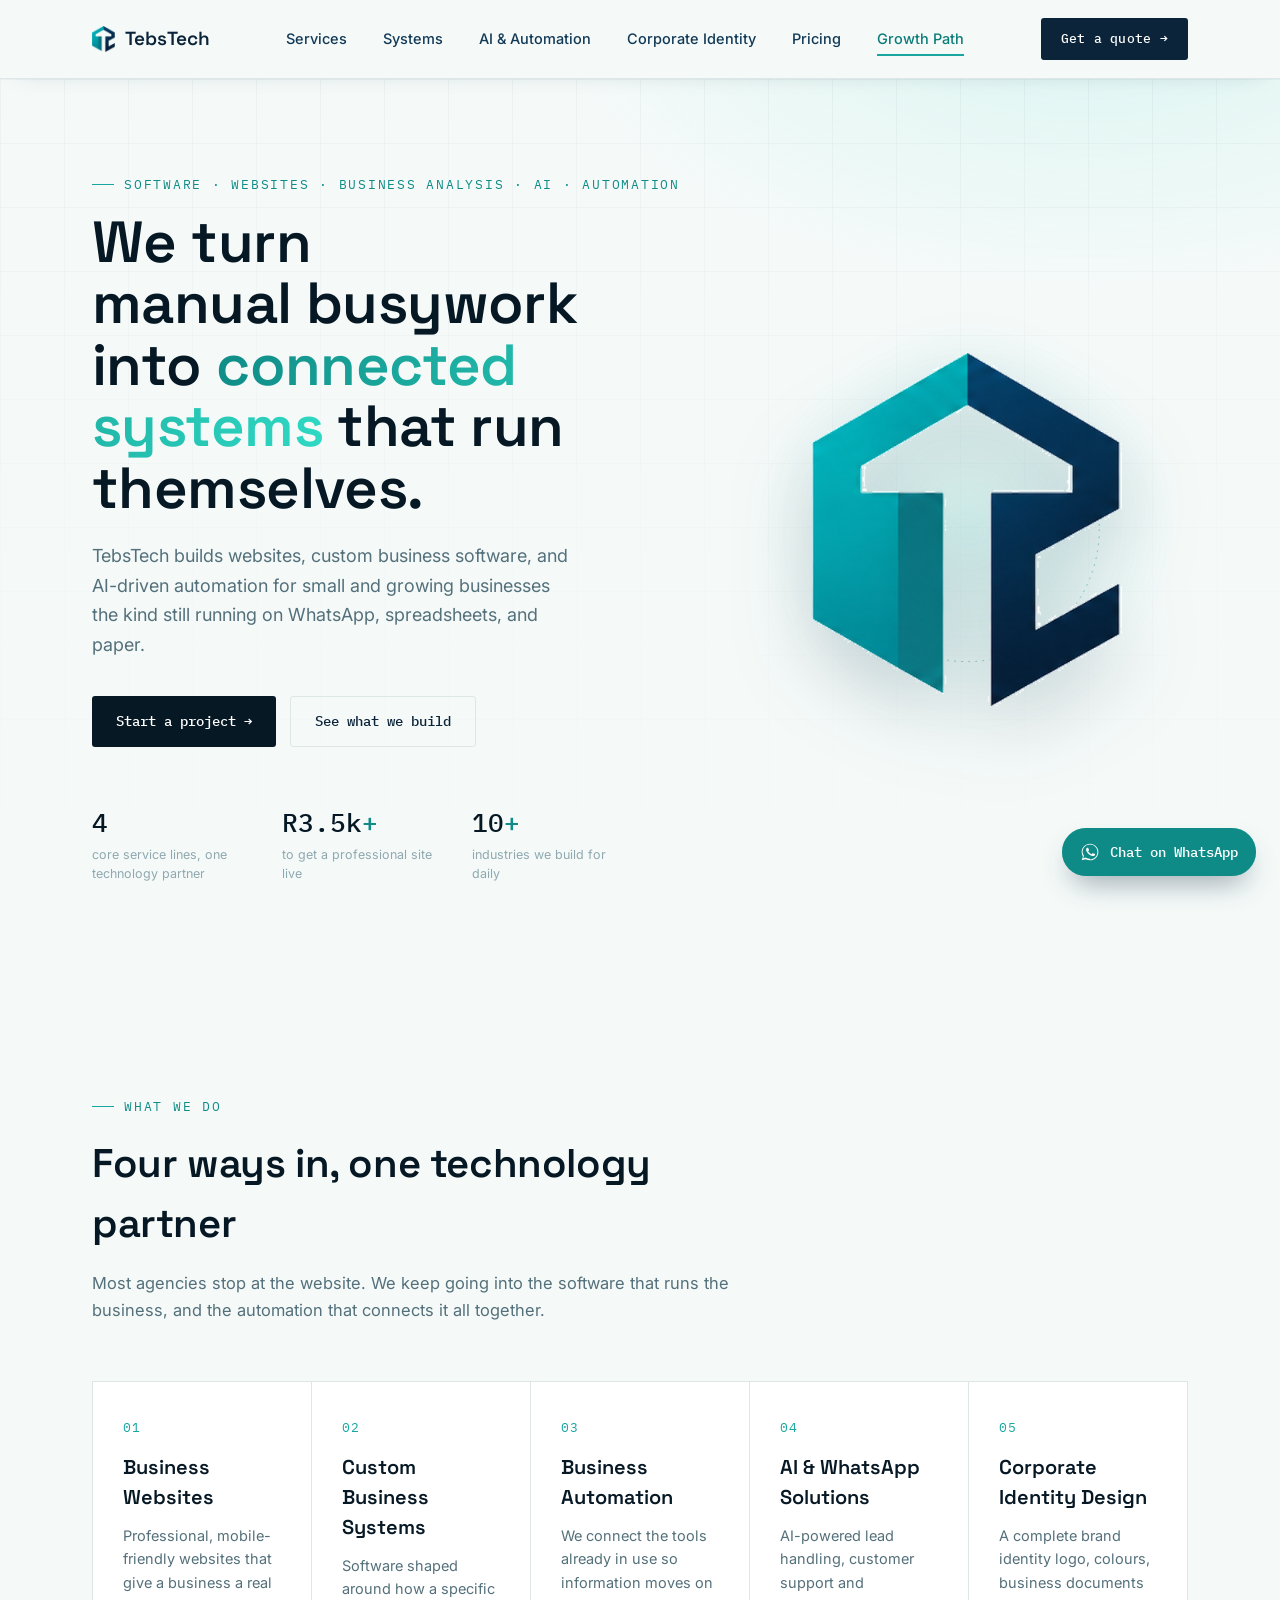
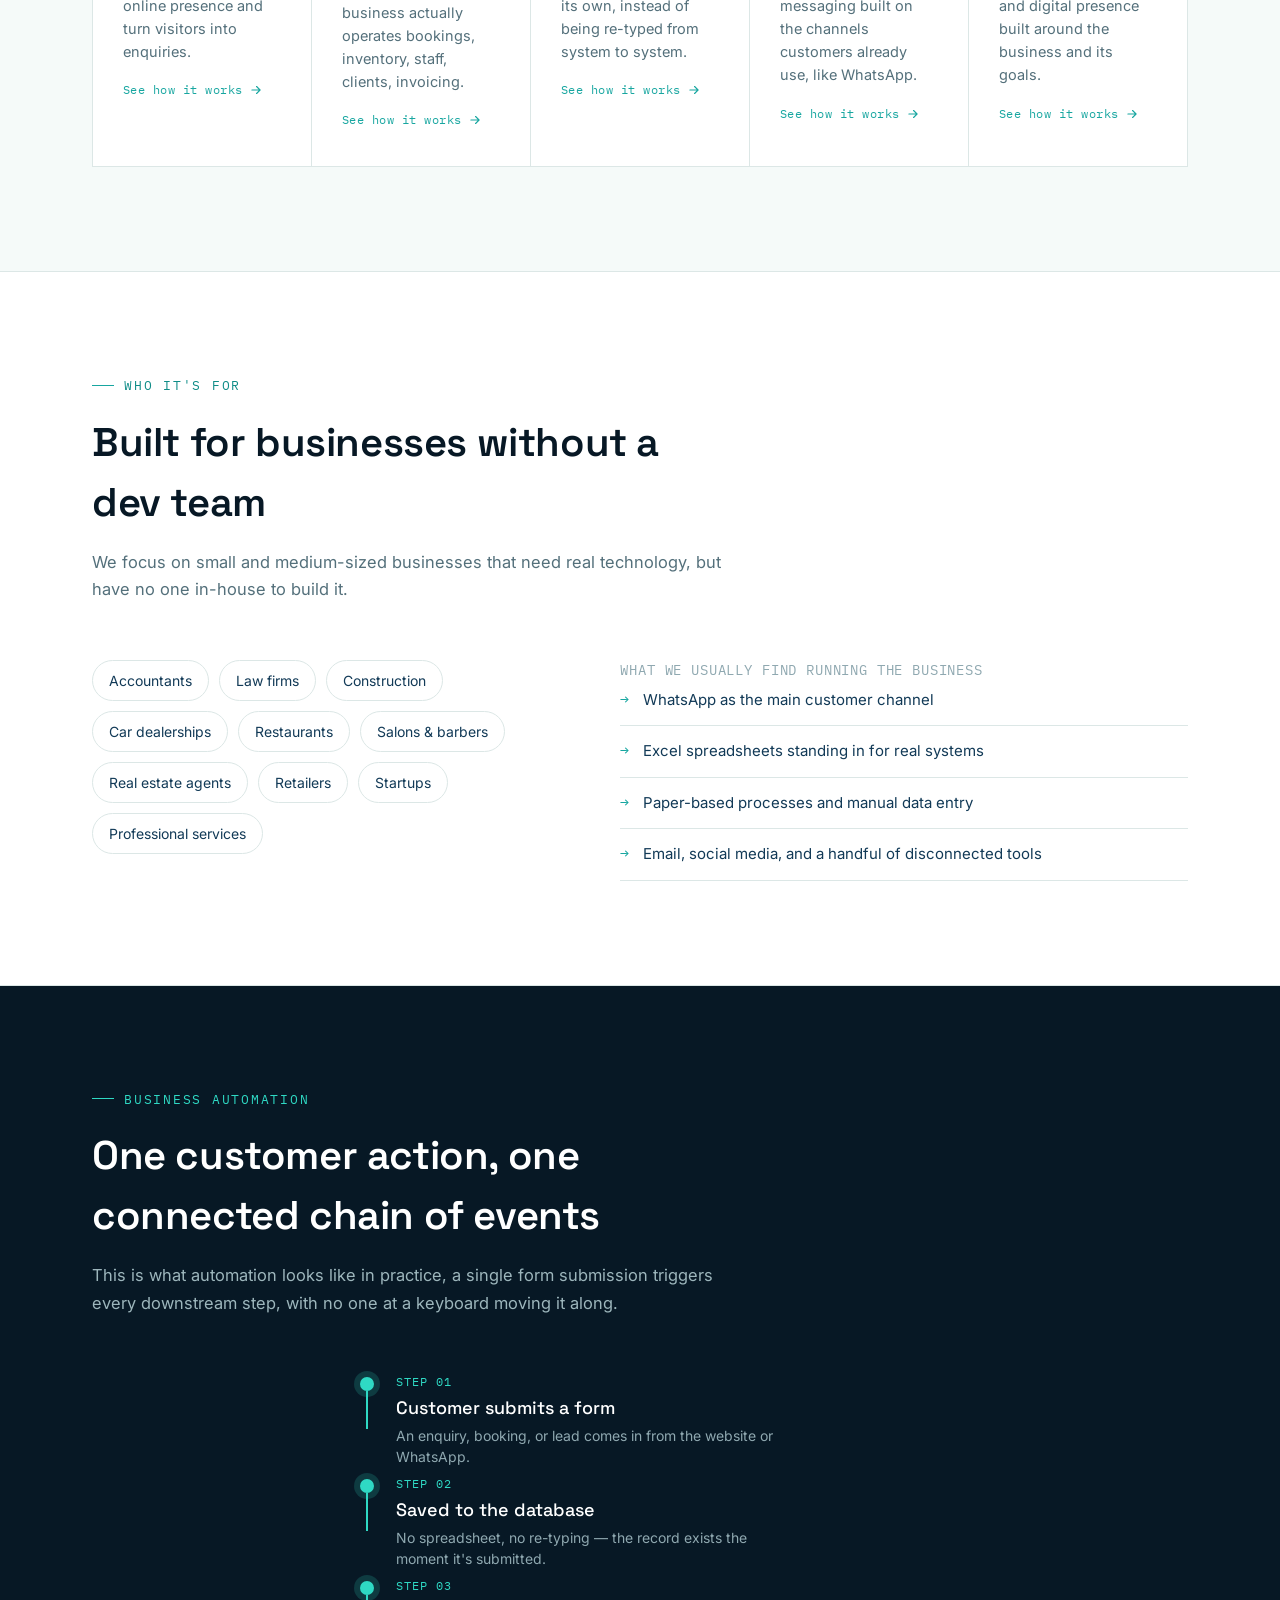
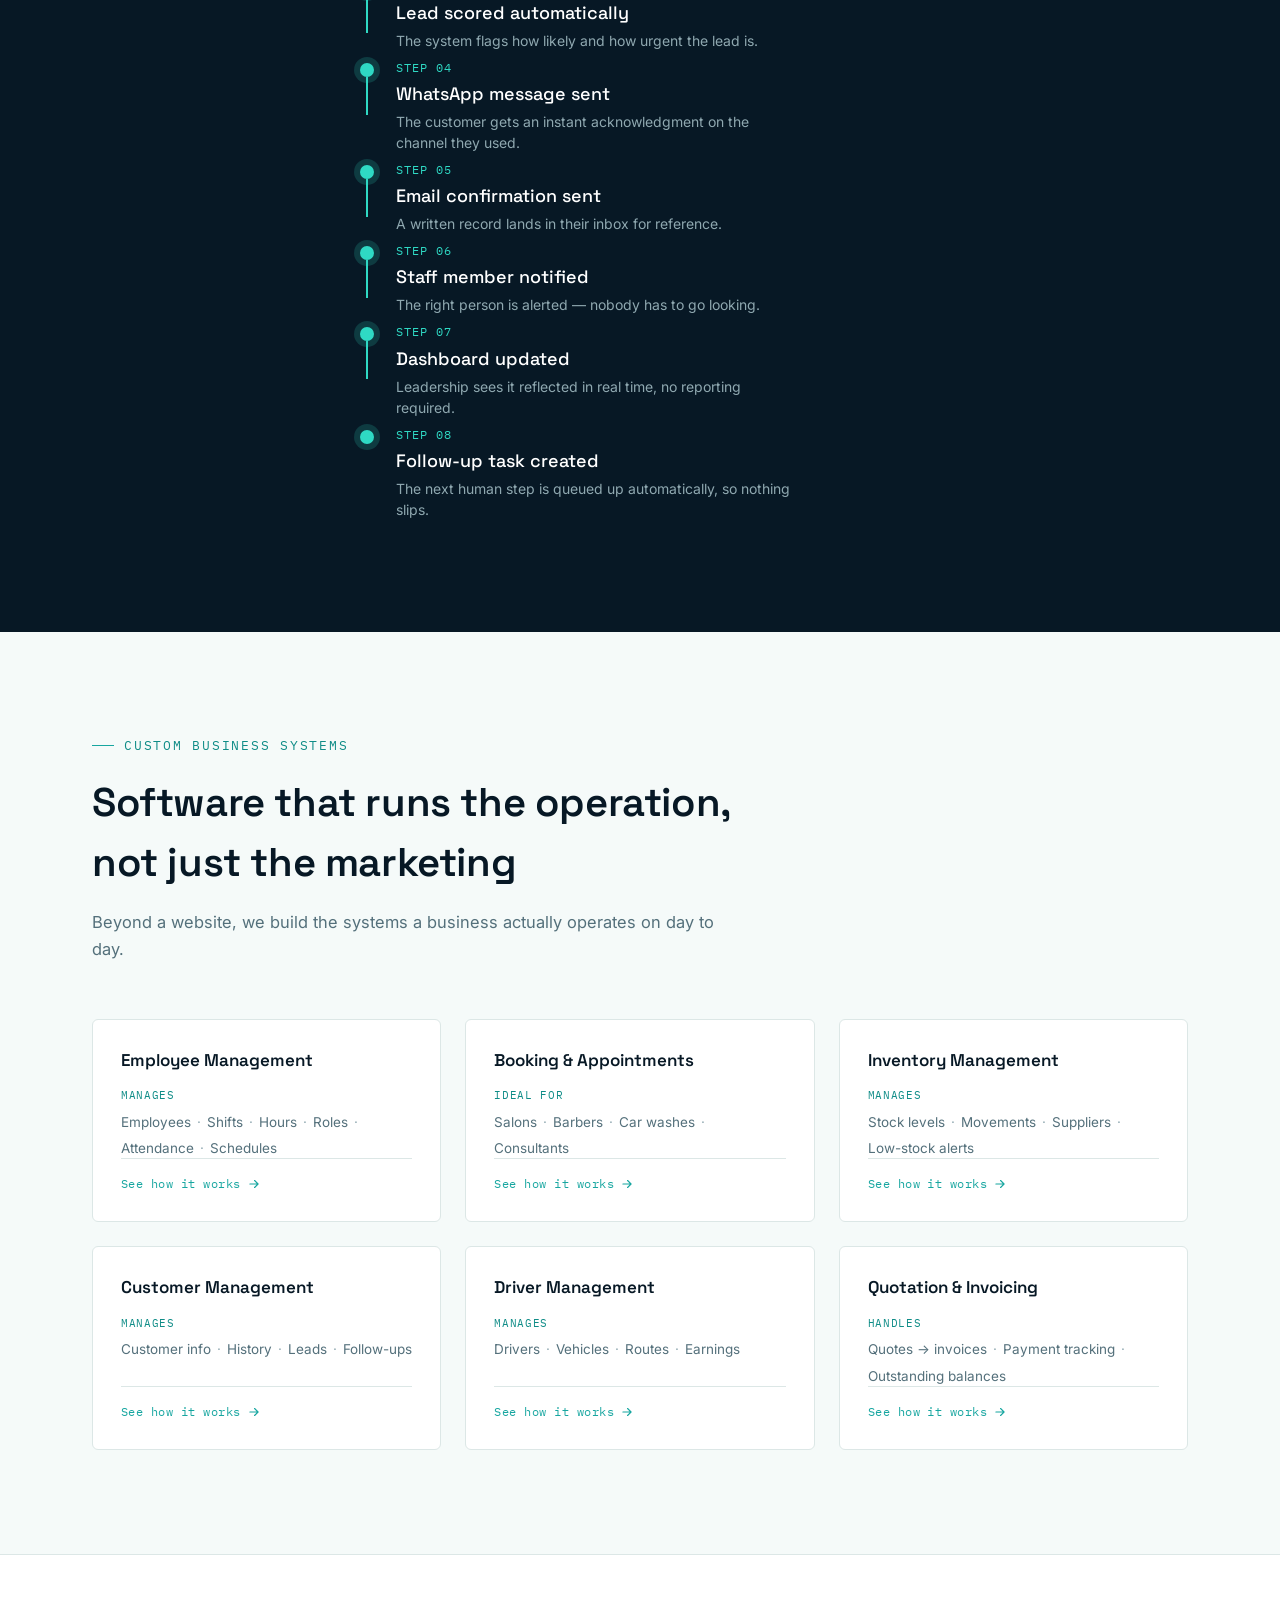
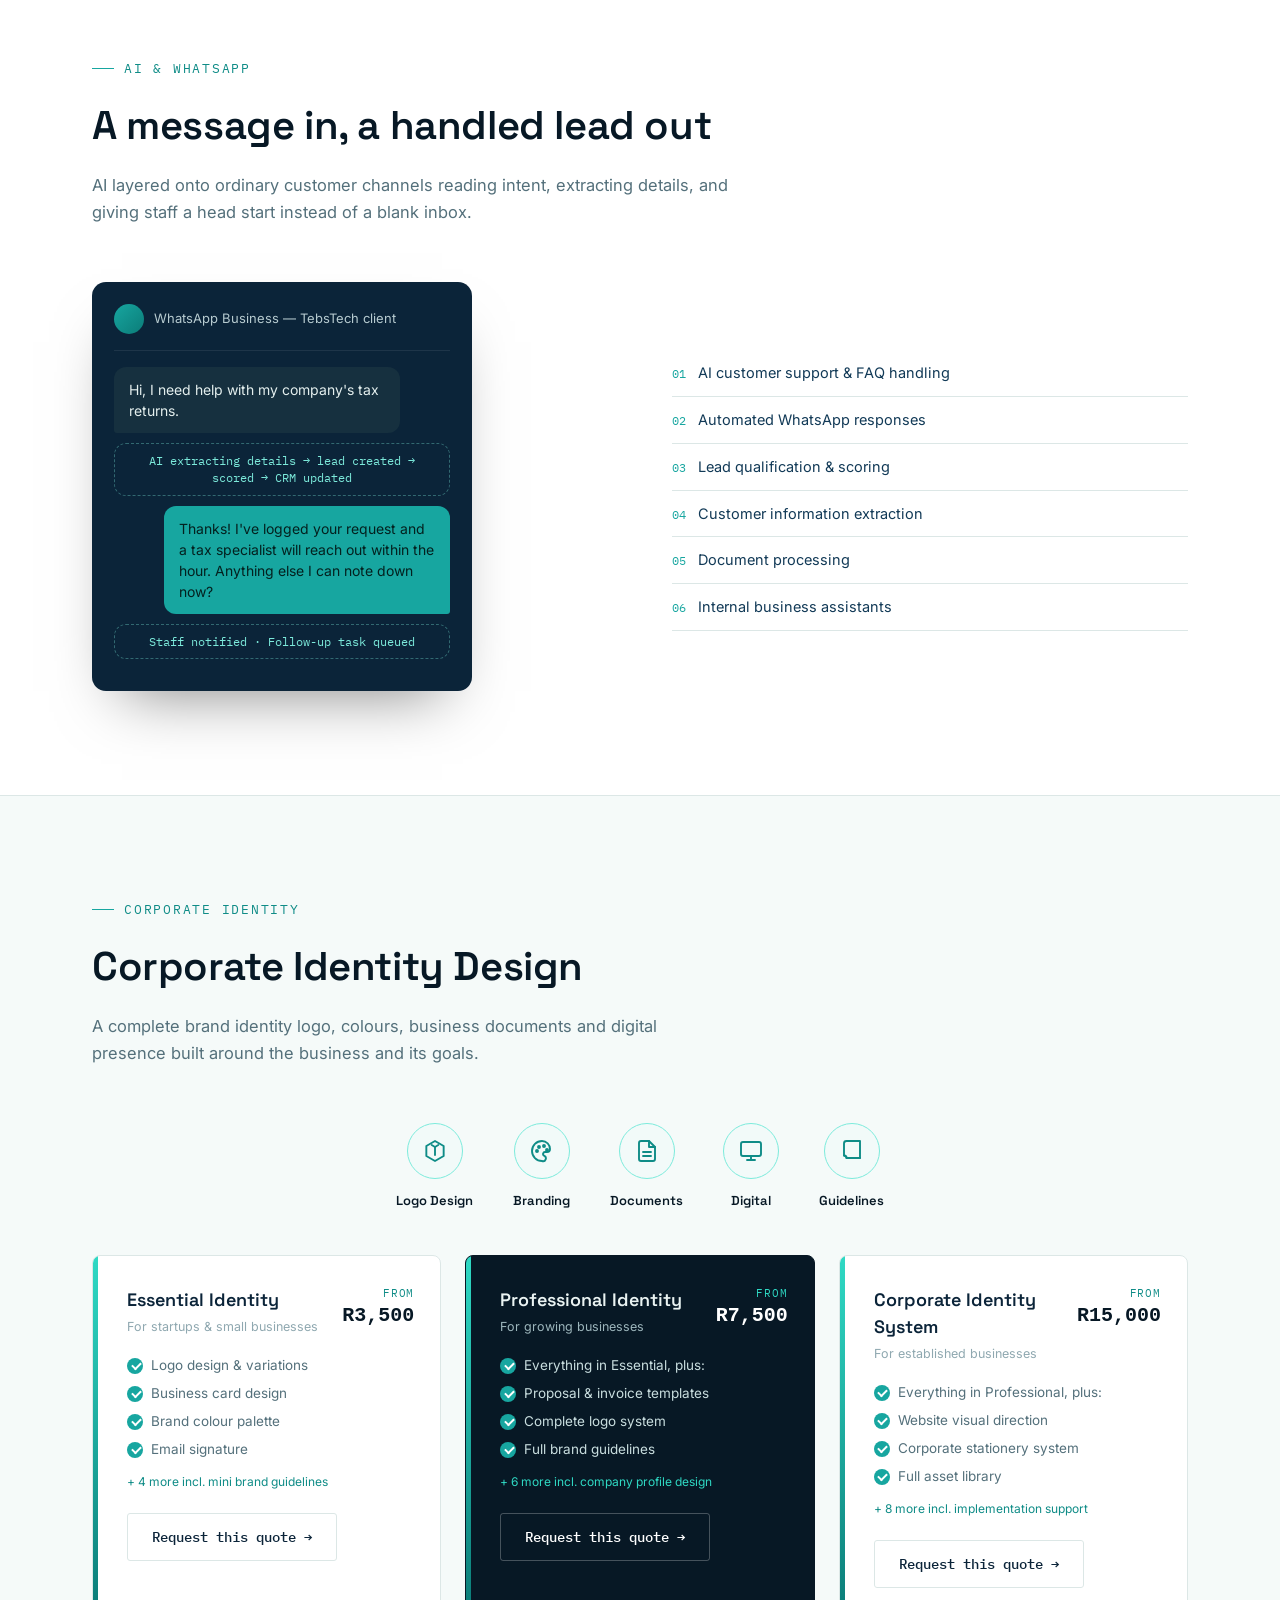
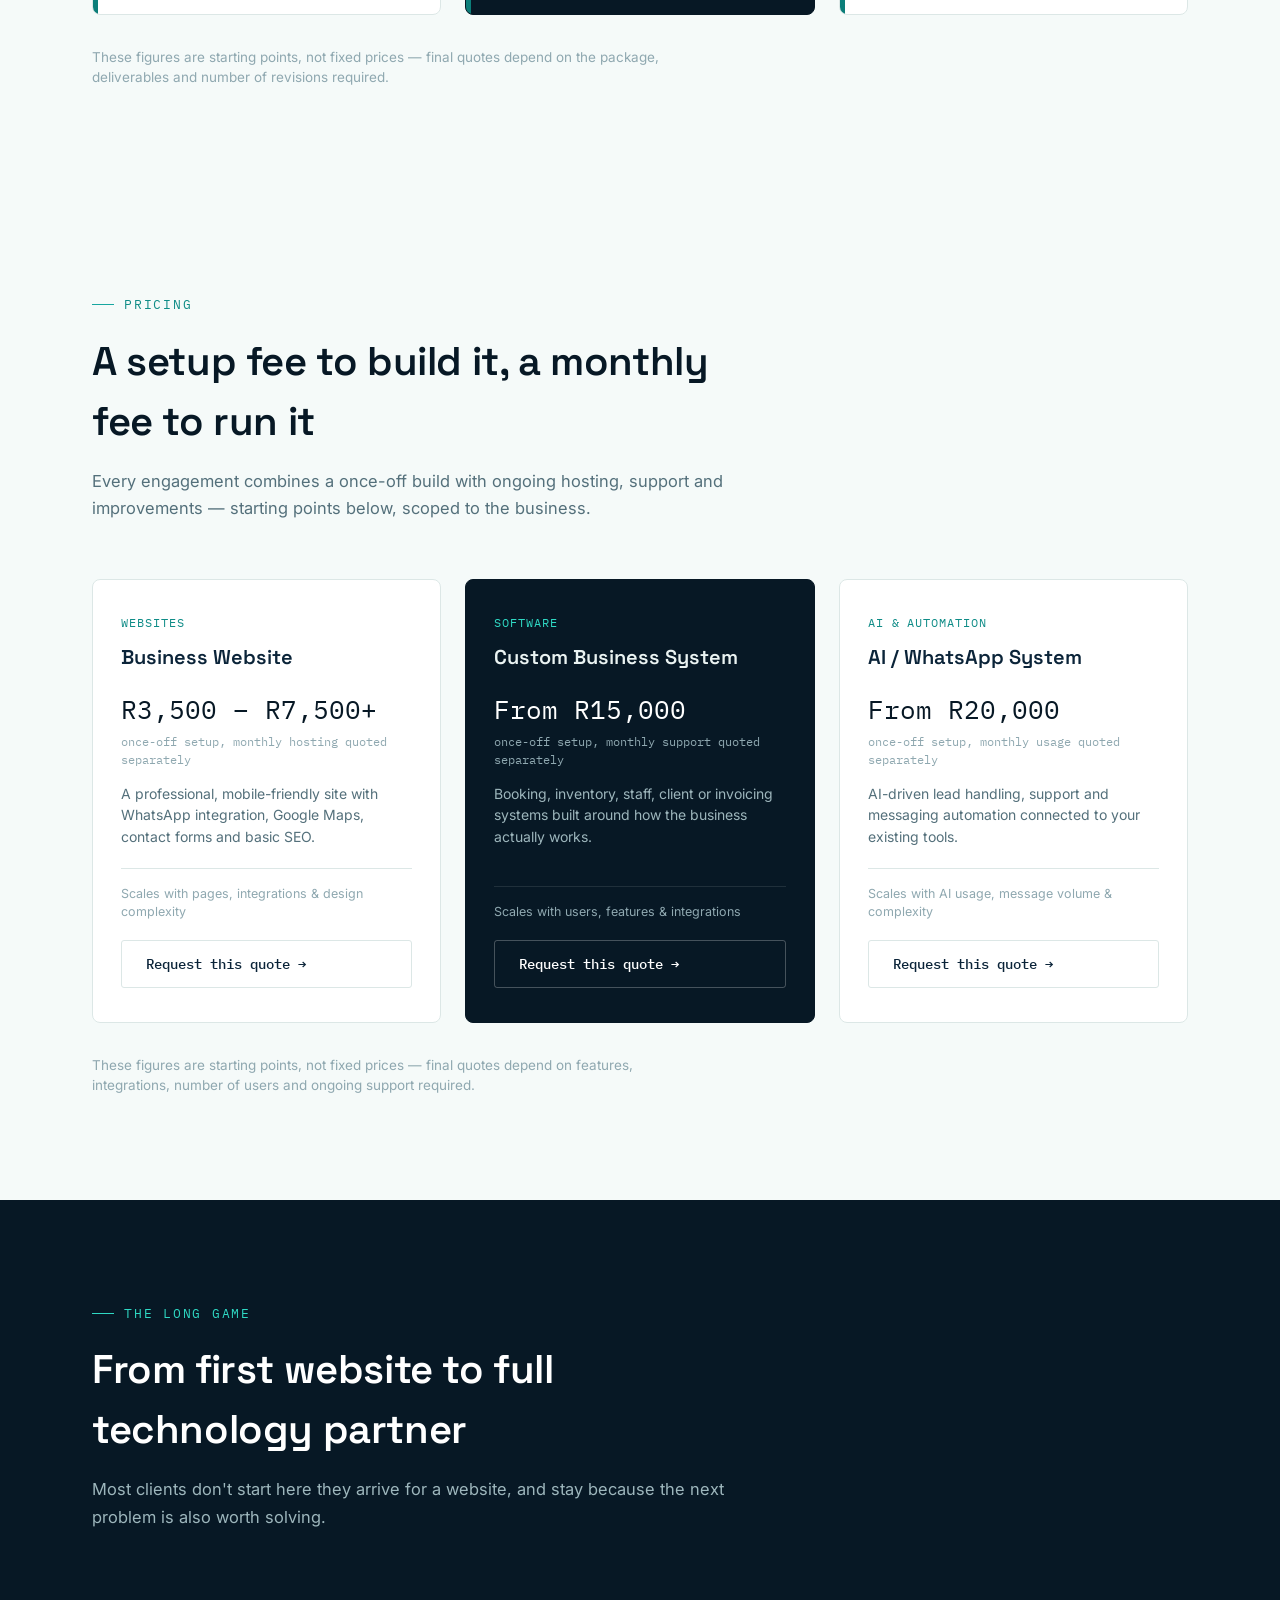
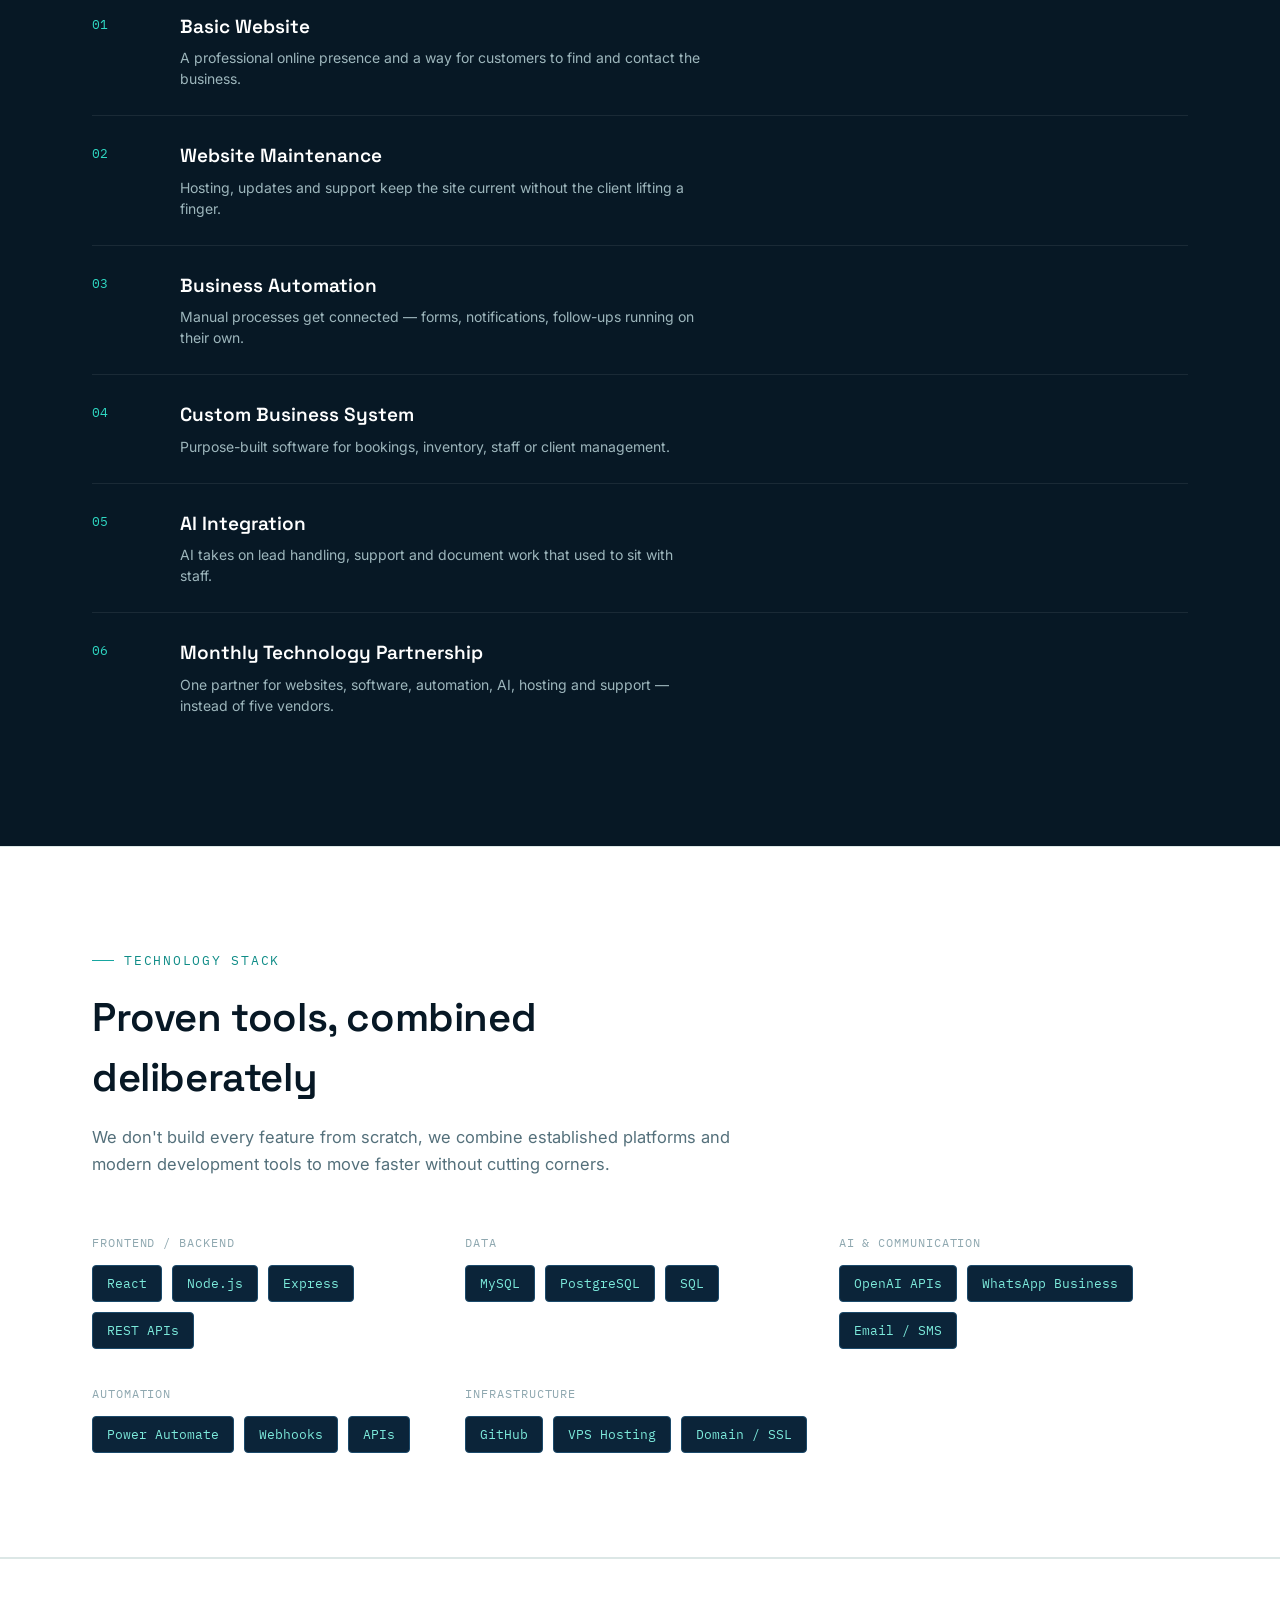
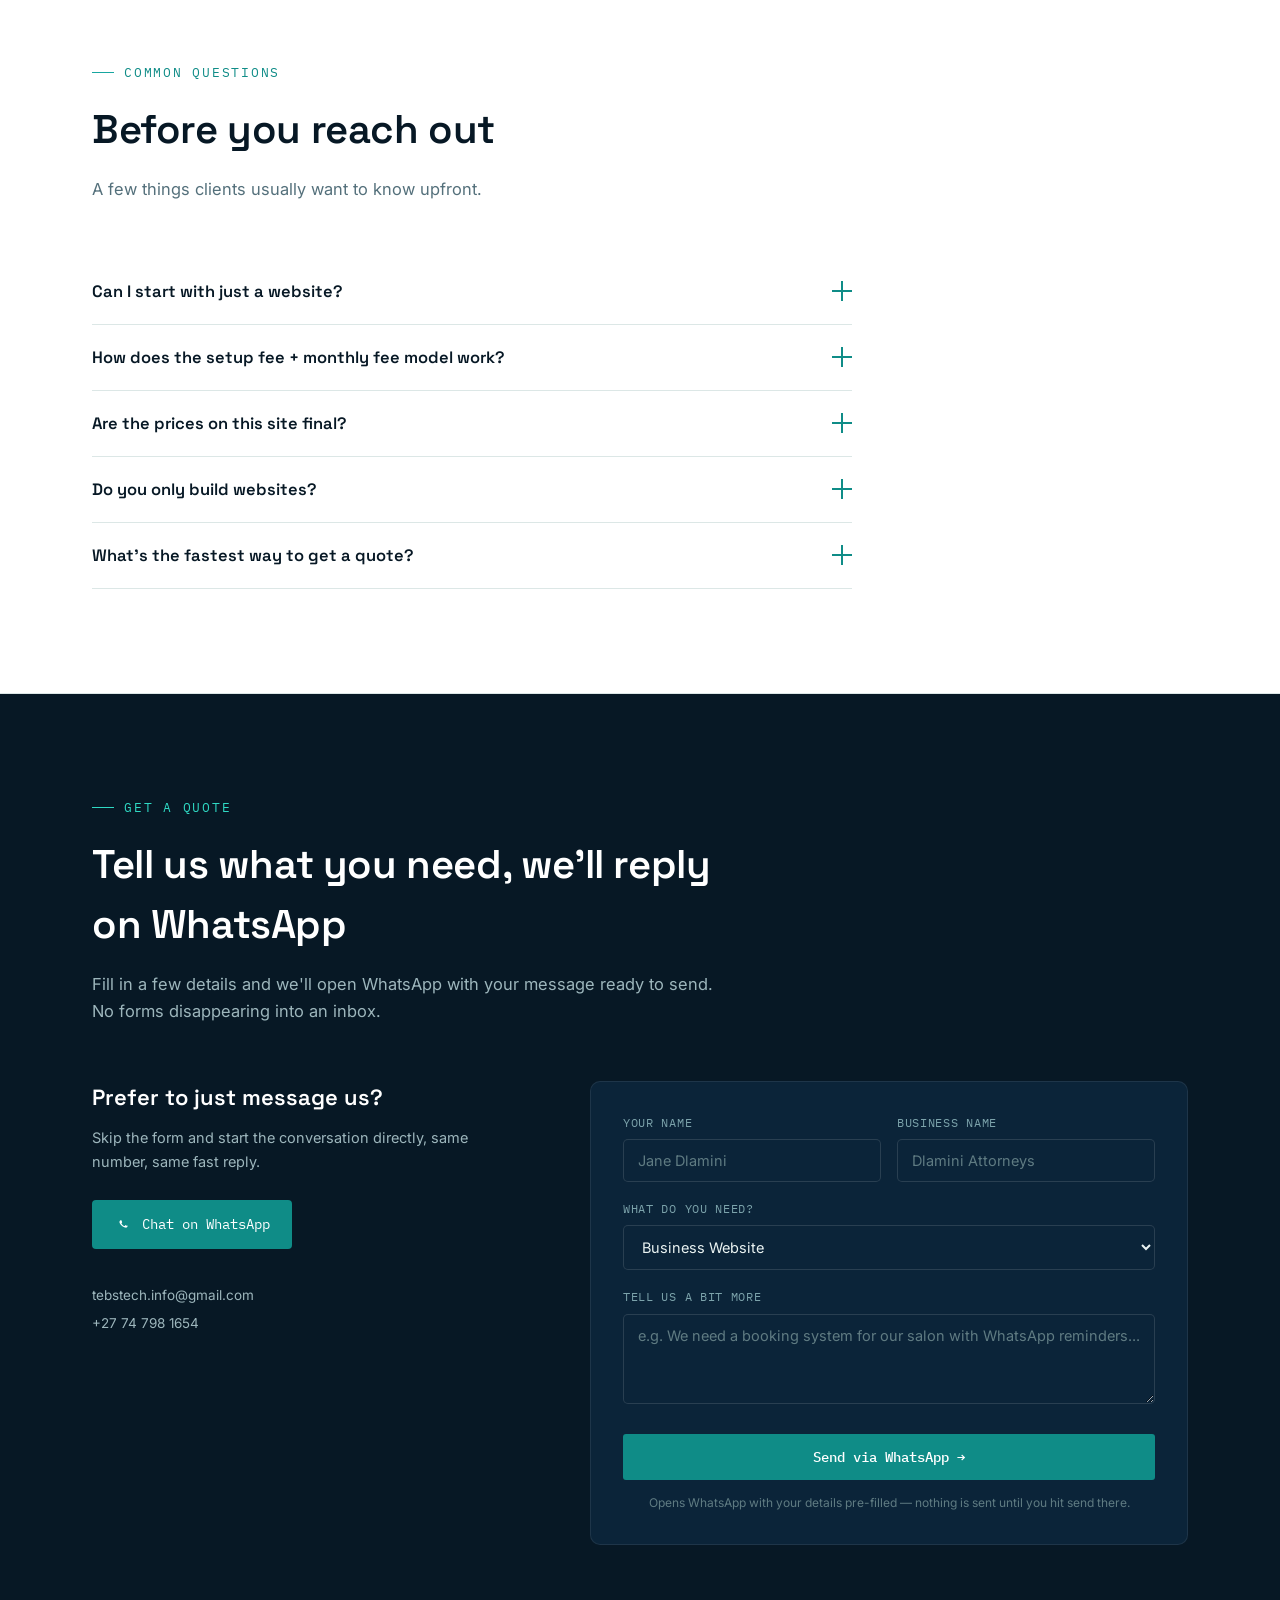
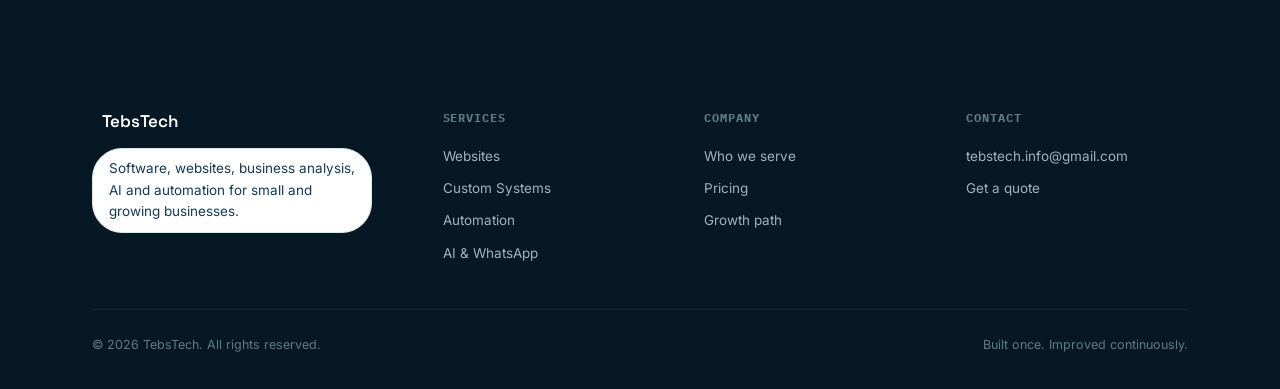
==== commit 9430062a: "added corporate identity and icons to show visuals" ====
--- a/index.html
+++ b/index.html
@@ -22,6 +22,7 @@
       <a href="#services">Services</a>
       <a href="#systems">Systems</a>
       <a href="#ai">AI &amp; Automation</a>
+      <a href="#identity">Corporate Identity</a>
       <a href="#pricing">Pricing</a>
       <a href="#journey">Growth Path</a>
     </div>
@@ -34,6 +35,7 @@
     <a href="#services">Services</a>
     <a href="#systems">Systems</a>
     <a href="#ai">AI &amp; Automation</a>
+    <a href="#identity">Corporate Identity</a>
     <a href="#pricing">Pricing</a>
     <a href="#journey">Growth Path</a>
     <a href="#quote" class="btn btn-primary">Get a quote →</a>
@@ -53,7 +55,7 @@
     <div>
       <div class="eyebrow">Software · Websites · Business Analysis · AI · Automation</div>
       <h1>We turn manual&nbsp;busywork into <span class="accent">connected systems</span> that run themselves.</h1>
-      <p class="lede">TebsTech builds websites, custom business software, and AI-driven automation for small and growing businesses — the kind still running on WhatsApp, spreadsheets, and paper.</p>
+      <p class="lede">TebsTech builds websites, custom business software, and AI-driven automation for small and growing businesses the kind still running on WhatsApp, spreadsheets, and paper.</p>
       <div class="hero-actions">
         <a href="#quote" class="btn btn-primary">Start a project →</a>
         <a href="#services" class="btn btn-ghost">See what we build</a>
@@ -89,30 +91,40 @@
     <div class="section-head reveal">
       <div class="eyebrow">What we do</div>
       <h2>Four ways in, one technology partner</h2>
-      <p>Most agencies stop at the website. We keep going — into the software that runs the business, and the automation that connects it all together.</p>
+      <p>Most agencies stop at the website. We keep going into the software that runs the business, and the automation that connects it all together.</p>
     </div>
   </div>
   <div class="wrap">
     <div class="services-grid reveal">
-      <div class="service-card">
+      <div class="service-card" data-service="website" role="button" tabindex="0" aria-haspopup="dialog">
         <div class="idx">01</div>
         <h3>Business Websites</h3>
         <p>Professional, mobile-friendly websites that give a business a real online presence and turn visitors into enquiries.</p>
-      </div>
-      <div class="service-card">
+        <span class="card-cta">See how it works <svg viewBox="0 0 24 24" width="14" height="14" fill="none" stroke="currentColor" stroke-width="2" stroke-linecap="round" stroke-linejoin="round"><path d="M5 12h14M13 6l6 6-6 6"/></svg></span>
+      </div>
+      <div class="service-card" data-service="custom-system" role="button" tabindex="0" aria-haspopup="dialog">
         <div class="idx">02</div>
         <h3>Custom Business Systems</h3>
-        <p>Software shaped around how a specific business actually operates — bookings, inventory, staff, clients, invoicing.</p>
-      </div>
-      <div class="service-card">
+        <p>Software shaped around how a specific business actually operates bookings, inventory, staff, clients, invoicing.</p>
+        <span class="card-cta">See how it works <svg viewBox="0 0 24 24" width="14" height="14" fill="none" stroke="currentColor" stroke-width="2" stroke-linecap="round" stroke-linejoin="round"><path d="M5 12h14M13 6l6 6-6 6"/></svg></span>
+      </div>
+      <div class="service-card" data-service="automation" role="button" tabindex="0" aria-haspopup="dialog">
         <div class="idx">03</div>
         <h3>Business Automation</h3>
         <p>We connect the tools already in use so information moves on its own, instead of being re-typed from system to system.</p>
-      </div>
-      <div class="service-card">
+        <span class="card-cta">See how it works <svg viewBox="0 0 24 24" width="14" height="14" fill="none" stroke="currentColor" stroke-width="2" stroke-linecap="round" stroke-linejoin="round"><path d="M5 12h14M13 6l6 6-6 6"/></svg></span>
+      </div>
+      <div class="service-card" data-service="ai-automation" role="button" tabindex="0" aria-haspopup="dialog">
         <div class="idx">04</div>
         <h3>AI &amp; WhatsApp Solutions</h3>
         <p>AI-powered lead handling, customer support and messaging built on the channels customers already use, like WhatsApp.</p>
+        <span class="card-cta">See how it works <svg viewBox="0 0 24 24" width="14" height="14" fill="none" stroke="currentColor" stroke-width="2" stroke-linecap="round" stroke-linejoin="round"><path d="M5 12h14M13 6l6 6-6 6"/></svg></span>
+      </div>
+      <div class="service-card" data-service="corporate-identity" role="button" tabindex="0" aria-haspopup="dialog">
+        <div class="idx">05</div>
+        <h3>Corporate Identity Design</h3>
+        <p>A complete brand identity logo, colours, business documents and digital presence built around the business and its goals.</p>
+        <span class="card-cta">See how it works <svg viewBox="0 0 24 24" width="14" height="14" fill="none" stroke="currentColor" stroke-width="2" stroke-linecap="round" stroke-linejoin="round"><path d="M5 12h14M13 6l6 6-6 6"/></svg></span>
       </div>
     </div>
   </div>
@@ -160,7 +172,7 @@
     <div class="section-head reveal">
       <div class="eyebrow">Business automation</div>
       <h2>One customer action, one connected chain of events</h2>
-      <p>This is what automation looks like in practice — a single form submission triggers every downstream step, with no one at a keyboard moving it along.</p>
+      <p>This is what automation looks like in practice, a single form submission triggers every downstream step, with no one at a keyboard moving it along.</p>
     </div>
     <div class="flow-wrap">
       <div class="flow-chain" id="flowChain">
@@ -186,35 +198,41 @@
       <p>Beyond a website, we build the systems a business actually operates on day to day.</p>
     </div>
     <div class="systems-grid reveal">
-      <div class="sys-card">
+      <div class="sys-card" data-system="employee-management" role="button" tabindex="0" aria-haspopup="dialog">
         <h3>Employee Management</h3>
         <div class="manages">Manages</div>
         <ul><li>Employees</li><li>Shifts</li><li>Hours</li><li>Roles</li><li>Attendance</li><li>Schedules</li></ul>
-      </div>
-      <div class="sys-card">
+        <span class="card-cta">See how it works <svg viewBox="0 0 24 24" width="14" height="14" fill="none" stroke="currentColor" stroke-width="2" stroke-linecap="round" stroke-linejoin="round"><path d="M5 12h14M13 6l6 6-6 6"/></svg></span>
+      </div>
+      <div class="sys-card" data-system="booking" role="button" tabindex="0" aria-haspopup="dialog">
         <h3>Booking &amp; Appointments</h3>
         <div class="manages">Ideal for</div>
         <ul><li>Salons</li><li>Barbers</li><li>Car washes</li><li>Consultants</li></ul>
-      </div>
-      <div class="sys-card">
+        <span class="card-cta">See how it works <svg viewBox="0 0 24 24" width="14" height="14" fill="none" stroke="currentColor" stroke-width="2" stroke-linecap="round" stroke-linejoin="round"><path d="M5 12h14M13 6l6 6-6 6"/></svg></span>
+      </div>
+      <div class="sys-card" data-system="inventory" role="button" tabindex="0" aria-haspopup="dialog">
         <h3>Inventory Management</h3>
         <div class="manages">Manages</div>
         <ul><li>Stock levels</li><li>Movements</li><li>Suppliers</li><li>Low-stock alerts</li></ul>
-      </div>
-      <div class="sys-card">
+        <span class="card-cta">See how it works <svg viewBox="0 0 24 24" width="14" height="14" fill="none" stroke="currentColor" stroke-width="2" stroke-linecap="round" stroke-linejoin="round"><path d="M5 12h14M13 6l6 6-6 6"/></svg></span>
+      </div>
+      <div class="sys-card" data-system="customer-management" role="button" tabindex="0" aria-haspopup="dialog">
         <h3>Customer Management</h3>
         <div class="manages">Manages</div>
         <ul><li>Customer info</li><li>History</li><li>Leads</li><li>Follow-ups</li></ul>
-      </div>
-      <div class="sys-card">
+        <span class="card-cta">See how it works <svg viewBox="0 0 24 24" width="14" height="14" fill="none" stroke="currentColor" stroke-width="2" stroke-linecap="round" stroke-linejoin="round"><path d="M5 12h14M13 6l6 6-6 6"/></svg></span>
+      </div>
+      <div class="sys-card" data-system="driver-management" role="button" tabindex="0" aria-haspopup="dialog">
         <h3>Driver Management</h3>
         <div class="manages">Manages</div>
         <ul><li>Drivers</li><li>Vehicles</li><li>Routes</li><li>Earnings</li></ul>
-      </div>
-      <div class="sys-card">
+        <span class="card-cta">See how it works <svg viewBox="0 0 24 24" width="14" height="14" fill="none" stroke="currentColor" stroke-width="2" stroke-linecap="round" stroke-linejoin="round"><path d="M5 12h14M13 6l6 6-6 6"/></svg></span>
+      </div>
+      <div class="sys-card" data-system="quotation-invoicing" role="button" tabindex="0" aria-haspopup="dialog">
         <h3>Quotation &amp; Invoicing</h3>
         <div class="manages">Handles</div>
         <ul><li>Quotes → invoices</li><li>Payment tracking</li><li>Outstanding balances</li></ul>
+        <span class="card-cta">See how it works <svg viewBox="0 0 24 24" width="14" height="14" fill="none" stroke="currentColor" stroke-width="2" stroke-linecap="round" stroke-linejoin="round"><path d="M5 12h14M13 6l6 6-6 6"/></svg></span>
       </div>
     </div>
   </div>
@@ -226,7 +244,7 @@
     <div class="section-head reveal">
       <div class="eyebrow">AI &amp; WhatsApp</div>
       <h2>A message in, a handled lead out</h2>
-      <p>AI layered onto ordinary customer channels — reading intent, extracting details, and giving staff a head start instead of a blank inbox.</p>
+      <p>AI layered onto ordinary customer channels reading intent, extracting details, and giving staff a head start instead of a blank inbox.</p>
     </div>
     <div class="ai-layout">
       <div class="chat-mock reveal">
@@ -247,6 +265,81 @@
         </ul>
       </div>
     </div>
+  </div>
+</section>
+
+<!-- ===================== CORPORATE IDENTITY DESIGN ===================== -->
+<section id="identity">
+  <div class="wrap">
+    <div class="section-head reveal">
+      <div class="eyebrow">Corporate Identity</div>
+      <h2>Corporate Identity Design</h2>
+      <p>A complete brand identity logo, colours, business documents and digital presence built around the business and its goals.</p>
+    </div>
+    <div class="identity-icons reveal">
+      <div class="id-icon"><div class="circ" data-icon="hexagon"></div><span>Logo Design</span></div>
+      <div class="id-icon"><div class="circ" data-icon="palette"></div><span>Branding</span></div>
+      <div class="id-icon"><div class="circ" data-icon="fileText"></div><span>Documents</span></div>
+      <div class="id-icon"><div class="circ" data-icon="monitor"></div><span>Digital</span></div>
+      <div class="id-icon"><div class="circ" data-icon="book"></div><span>Guidelines</span></div>
+    </div>
+    <div class="identity-tiers reveal">
+      <div class="tier-card">
+        <div class="tier-bar"></div>
+        <div class="tier-top">
+          <div>
+            <h3>Essential Identity</h3>
+            <div class="tier-sub">For startups &amp; small businesses</div>
+          </div>
+          <div class="tier-price"><span class="tier-from">From</span>R3,500</div>
+        </div>
+        <ul class="tier-list">
+          <li>Logo design &amp; variations</li>
+          <li>Business card design</li>
+          <li>Brand colour palette</li>
+          <li>Email signature</li>
+        </ul>
+        <div class="tier-more">+ 4 more incl. mini brand guidelines</div>
+        <button class="btn btn-ghost quote-trigger" data-service="corporate-identity">Request this quote →</button>
+      </div>
+      <div class="tier-card feature">
+        <div class="tier-bar"></div>
+        <div class="tier-top">
+          <div>
+            <h3>Professional Identity</h3>
+            <div class="tier-sub">For growing businesses</div>
+          </div>
+          <div class="tier-price"><span class="tier-from">From</span>R7,500</div>
+        </div>
+        <ul class="tier-list">
+          <li>Everything in Essential, plus:</li>
+          <li>Proposal &amp; invoice templates</li>
+          <li>Complete logo system</li>
+          <li>Full brand guidelines</li>
+        </ul>
+        <div class="tier-more">+ 6 more incl. company profile design</div>
+        <button class="btn btn-ghost quote-trigger" data-service="corporate-identity" style="border-color:rgba(255,255,255,0.25); color:#fff;">Request this quote →</button>
+      </div>
+      <div class="tier-card">
+        <div class="tier-bar"></div>
+        <div class="tier-top">
+          <div>
+            <h3>Corporate Identity System</h3>
+            <div class="tier-sub">For established businesses</div>
+          </div>
+          <div class="tier-price"><span class="tier-from">From</span>R15,000</div>
+        </div>
+        <ul class="tier-list">
+          <li>Everything in Professional, plus:</li>
+          <li>Website visual direction</li>
+          <li>Corporate stationery system</li>
+          <li>Full asset library</li>
+        </ul>
+        <div class="tier-more">+ 8 more incl. implementation support</div>
+        <button class="btn btn-ghost quote-trigger" data-service="corporate-identity">Request this quote →</button>
+      </div>
+    </div>
+    <p class="pricing-note">These figures are starting points, not fixed prices — final quotes depend on the package, deliverables and number of revisions required.</p>
   </div>
 </section>
 
@@ -441,6 +534,7 @@
             <option value="custom-system">Custom Business System</option>
             <option value="automation">Business Automation</option>
             <option value="ai-automation">AI / WhatsApp Solution</option>
+            <option value="corporate-identity">Corporate Identity Design</option>
             <option value="not-sure">Not sure yet — need advice</option>
           </select>
         </div>
@@ -495,6 +589,25 @@
   </div>
 </footer>
 
+<!-- ===================== SERVICE TUTORIAL MODAL ===================== -->
+<div class="tut-overlay" id="tutOverlay" aria-hidden="true">
+  <div class="tut-modal" role="dialog" aria-modal="true" aria-labelledby="tutTitle">
+    <button class="tut-close" id="tutClose" aria-label="Close tutorial">
+      <svg viewBox="0 0 24 24" width="18" height="18" fill="none" stroke="currentColor" stroke-width="2" stroke-linecap="round"><path d="M6 6l12 12M18 6L6 18"/></svg>
+    </button>
+    <div class="tut-header">
+      <div class="tut-idx" id="tutIdx">01</div>
+      <div class="tut-eyebrow">How it works</div>
+      <h3 id="tutTitle">Service</h3>
+      <p id="tutIntro">Intro</p>
+    </div>
+    <div class="tut-flow" id="tutFlow"></div>
+    <div class="tut-footer">
+      <button class="btn btn-primary" id="tutQuoteBtn">Request this service →</button>
+    </div>
+  </div>
+</div>
+
 <script src="main.js"></script>
 
 </body>
--- a/style.css
+++ b/style.css
@@ -527,13 +527,13 @@
 /* ---------- Services ---------- */
 .services-grid{
   display:grid;
-  grid-template-columns:repeat(4, 1fr);
+  grid-template-columns:repeat(5, 1fr);
   gap:1px;
   background:var(--line);
   border:1px solid var(--line);
 }
 @media (max-width:920px){
-  .services-grid{grid-template-columns:repeat(2, 1fr);}
+  .services-grid{grid-template-columns:repeat(3, 1fr);}
 }
 @media (max-width:560px){
   .services-grid{grid-template-columns:1fr;}
@@ -541,14 +541,21 @@
 .service-card{
   background:var(--paper);
   padding:36px 30px;
-  transition:background .25s ease;
+  transition:background .25s ease, transform .25s ease, box-shadow .25s ease;
+  cursor:pointer;
+  position:relative;
 }
 .service-card:hover{background:#F2FAF9;}
+.service-card:hover .card-cta{color:var(--teal-600); gap:9px;}
+.service-card:hover .idx{color:var(--teal-700);}
+.service-card:focus-visible{outline:2px solid var(--teal-400); outline-offset:-2px; background:#F2FAF9;}
+.service-card:active{transform:translateY(1px);}
 .service-card .idx{
   font-family:var(--mono);
   font-size:12.5px;
   color:var(--teal-500);
   letter-spacing:0.08em;
+  transition:color .25s ease;
 }
 .service-card h3{
   font-family:var(--display);
@@ -567,6 +574,162 @@
   width:38px; height:38px;
   margin-bottom:6px;
   color:var(--teal-600);
+}
+.service-card .card-cta{
+  display:inline-flex;
+  align-items:center;
+  gap:6px;
+  margin-top:18px;
+  font-family:var(--mono);
+  font-size:12px;
+  letter-spacing:0.04em;
+  color:var(--teal-500);
+  transition:color .25s ease, gap .25s ease;
+}
+.service-card .card-cta svg{transition:transform .25s ease;}
+.service-card:hover .card-cta svg{transform:translateX(2px);}
+/* ---------- Service tutorial modal ---------- */
+.tut-overlay{
+  position:fixed; inset:0;
+  background:rgba(7,24,37,0.6);
+  backdrop-filter:blur(3px);
+  display:flex;
+  align-items:center;
+  justify-content:center;
+  padding:24px;
+  z-index:200;
+  opacity:0;
+  visibility:hidden;
+  transition:opacity .28s ease, visibility 0s linear .28s;
+}
+.tut-overlay.open{
+  opacity:1;
+  visibility:visible;
+  transition:opacity .28s ease, visibility 0s linear 0s;
+}
+.tut-modal{
+  background:var(--paper);
+  width:100%;
+  max-width:640px;
+  max-height:88vh;
+  overflow-y:auto;
+  border-radius:4px;
+  border:1px solid var(--line);
+  padding:44px 40px 36px;
+  position:relative;
+  transform:translateY(18px) scale(0.98);
+  opacity:0;
+  transition:transform .32s ease, opacity .32s ease;
+}
+.tut-overlay.open .tut-modal{
+  transform:translateY(0) scale(1);
+  opacity:1;
+}
+.tut-close{
+  position:absolute;
+  top:18px; right:18px;
+  width:34px; height:34px;
+  border-radius:50%;
+  border:1px solid var(--line);
+  background:var(--paper);
+  color:var(--muted);
+  display:flex; align-items:center; justify-content:center;
+  cursor:pointer;
+  transition:background .2s ease, color .2s ease, border-color .2s ease;
+}
+.tut-close:hover{background:var(--navy-950); color:#fff; border-color:var(--navy-950);}
+.tut-header{padding-right:30px;}
+.tut-idx{
+  font-family:var(--mono);
+  font-size:12.5px;
+  color:var(--teal-500);
+  letter-spacing:0.08em;
+}
+.tut-eyebrow{
+  font-family:var(--mono);
+  font-size:11.5px;
+  letter-spacing:0.1em;
+  text-transform:uppercase;
+  color:var(--muted-light);
+  margin-top:10px;
+}
+.tut-modal h3{
+  font-family:var(--display);
+  font-size:26px;
+  font-weight:600;
+  color:var(--navy-950);
+  margin-top:6px;
+}
+.tut-modal .tut-header p{
+  margin-top:10px;
+  font-size:14.5px;
+  color:var(--muted);
+  line-height:1.6;
+  max-width:480px;
+}
+.tut-flow{
+  margin-top:32px;
+  padding-top:28px;
+  border-top:1px solid var(--line);
+  display:grid;
+  grid-template-columns:repeat(3, 1fr);
+  gap:14px;
+}
+.tut-step{
+  position:relative;
+  display:flex;
+  flex-direction:column;
+  align-items:center;
+  text-align:center;
+  gap:10px;
+  padding:22px 10px 16px;
+  background:#F8FBFB;
+  border:1px solid var(--line);
+  border-radius:8px;
+  opacity:0;
+  transform:translateY(10px) scale(.96);
+  transition:opacity .4s ease, transform .4s ease, border-color .2s ease, background .2s ease;
+}
+.tut-step.visible{opacity:1; transform:translateY(0) scale(1);}
+.tut-step:hover{border-color:var(--teal-400); background:#F2FAF9;}
+.tut-step-num{
+  position:absolute;
+  top:8px; left:10px;
+  font-family:var(--mono);
+  font-size:11px;
+  color:var(--teal-500);
+  letter-spacing:0.04em;
+}
+.tut-step-icon{
+  width:52px; height:52px;
+  border-radius:50%;
+  background:#E8F5F3;
+  color:var(--teal-600);
+  display:flex; align-items:center; justify-content:center;
+}
+.tut-step-icon svg{width:26px; height:26px;}
+.tut-step-label{
+  font-family:var(--display);
+  font-size:13.5px;
+  font-weight:600;
+  color:var(--navy-950);
+  line-height:1.35;
+}
+@media (max-width:560px){
+  .tut-flow{grid-template-columns:repeat(2, 1fr);}
+}
+.tut-footer{
+  margin-top:8px;
+  padding-top:28px;
+  border-top:1px solid var(--line);
+  display:flex;
+  justify-content:flex-end;
+}
+@media (max-width:560px){
+  .tut-modal{padding:34px 22px 28px;}
+  .tut-modal h3{font-size:22px;}
+  .tut-footer{justify-content:stretch;}
+  .tut-footer .btn{width:100%; justify-content:center;}
 }
 
 /* ---------- Who we serve ---------- */
@@ -706,13 +869,19 @@
   background:var(--paper);
   padding:28px;
   border-radius:6px;
-  transition:transform .2s ease, box-shadow .2s ease, border-color .2s ease;
+  transition:transform .2s ease, box-shadow .2s ease, border-color .2s ease, background .2s ease;
+  cursor:pointer;
+  display:flex;
+  flex-direction:column;
 }
 .sys-card:hover{
   transform:translateY(-4px);
   box-shadow:0 20px 34px -20px rgba(11,36,57,0.25);
   border-color:var(--teal-400);
 }
+.sys-card:hover .card-cta{color:var(--teal-600); gap:9px;}
+.sys-card:focus-visible{outline:2px solid var(--teal-400); outline-offset:-2px;}
+.sys-card:active{transform:translateY(-1px);}
 .sys-card h3{
   font-family:var(--display);
   font-size:17px;
@@ -740,6 +909,21 @@
   margin:0 6px;
   color:var(--muted-light);
 }
+.sys-card .card-cta{
+  display:inline-flex;
+  align-items:center;
+  gap:6px;
+  margin-top:auto;
+  padding-top:16px;
+  border-top:1px solid var(--line);
+  font-family:var(--mono);
+  font-size:12px;
+  letter-spacing:0.04em;
+  color:var(--teal-500);
+  transition:color .25s ease, gap .25s ease;
+}
+.sys-card .card-cta svg{transition:transform .25s ease;}
+.sys-card:hover .card-cta svg{transform:translateX(2px);}
 
 /* ---------- AI / WhatsApp demo ---------- */
 .ai-layout{
@@ -893,6 +1077,145 @@
   max-width:600px;
 }
 
+/* ---------- Corporate Identity Design ---------- */
+.identity-icons{
+  display:flex;
+  flex-wrap:wrap;
+  justify-content:center;
+  gap:40px;
+  margin-bottom:44px;
+}
+.id-icon{
+  display:flex;
+  flex-direction:column;
+  align-items:center;
+  gap:12px;
+}
+.id-icon .circ{
+  width:56px; height:56px;
+  border-radius:50%;
+  border:1.5px solid var(--teal-300);
+  background:#F2FAF9;
+  color:var(--teal-600);
+  display:flex; align-items:center; justify-content:center;
+}
+.id-icon .circ svg{width:24px; height:24px;}
+.id-icon span{
+  font-family:var(--display);
+  font-size:13px;
+  font-weight:600;
+  color:var(--navy-950);
+}
+.identity-tiers{
+  display:grid;
+  grid-template-columns:repeat(3, 1fr);
+  gap:24px;
+}
+@media (max-width:860px){
+  .identity-tiers{grid-template-columns:1fr;}
+}
+.tier-card{
+  border:1px solid var(--line);
+  background:var(--paper);
+  border-radius:8px;
+  padding:30px 26px 26px;
+  position:relative;
+  overflow:hidden;
+  display:flex;
+  flex-direction:column;
+}
+.tier-card.feature{
+  border-color:var(--navy-950);
+  background:var(--navy-950);
+  color:#EAF3F2;
+}
+.tier-bar{
+  position:absolute;
+  left:0; top:0; bottom:0;
+  width:5px;
+  background:linear-gradient(180deg, var(--teal-400), var(--teal-700));
+}
+.tier-top{
+  display:flex;
+  justify-content:space-between;
+  align-items:flex-start;
+  gap:14px;
+  padding-left:8px;
+}
+.tier-card h3{
+  font-family:var(--display);
+  font-size:18px;
+  font-weight:600;
+}
+.tier-sub{
+  margin-top:5px;
+  font-size:12.5px;
+  color:var(--muted-light);
+}
+.tier-card.feature .tier-sub{color:#9DB6BC;}
+.tier-price{
+  font-family:var(--mono);
+  font-size:20px;
+  font-weight:600;
+  color:var(--navy-950);
+  text-align:right;
+  white-space:nowrap;
+}
+.tier-card.feature .tier-price{color:#fff;}
+.tier-price .tier-from{
+  display:block;
+  font-size:10.5px;
+  font-weight:400;
+  letter-spacing:0.08em;
+  text-transform:uppercase;
+  color:var(--teal-600);
+}
+.tier-card.feature .tier-price .tier-from{color:var(--teal-400);}
+.tier-list{
+  margin-top:20px;
+  padding-left:8px;
+  display:flex;
+  flex-direction:column;
+  gap:9px;
+}
+.tier-list li{
+  position:relative;
+  padding-left:24px;
+  font-size:13.5px;
+  color:var(--muted);
+  line-height:1.4;
+}
+.tier-card.feature .tier-list li{color:#C9DEDF;}
+.tier-list li::before{
+  content:"";
+  position:absolute;
+  left:0; top:2px;
+  width:16px; height:16px;
+  border-radius:50%;
+  background:var(--teal-500);
+}
+.tier-list li::after{
+  content:"";
+  position:absolute;
+  left:4.5px; top:6px;
+  width:7px; height:4px;
+  border-left:2px solid #fff;
+  border-bottom:2px solid #fff;
+  transform:rotate(-45deg);
+}
+.tier-more{
+  margin-top:14px;
+  padding-left:8px;
+  font-size:12px;
+  color:var(--teal-600);
+}
+.tier-card.feature .tier-more{color:var(--teal-400);}
+.tier-card .btn{
+  margin-top:22px;
+  margin-left:8px;
+  align-self:flex-start;
+}
+
 /* ---------- Growth path (echoes upward-arrow mark) ---------- */
 .growth-path{
   position:relative;
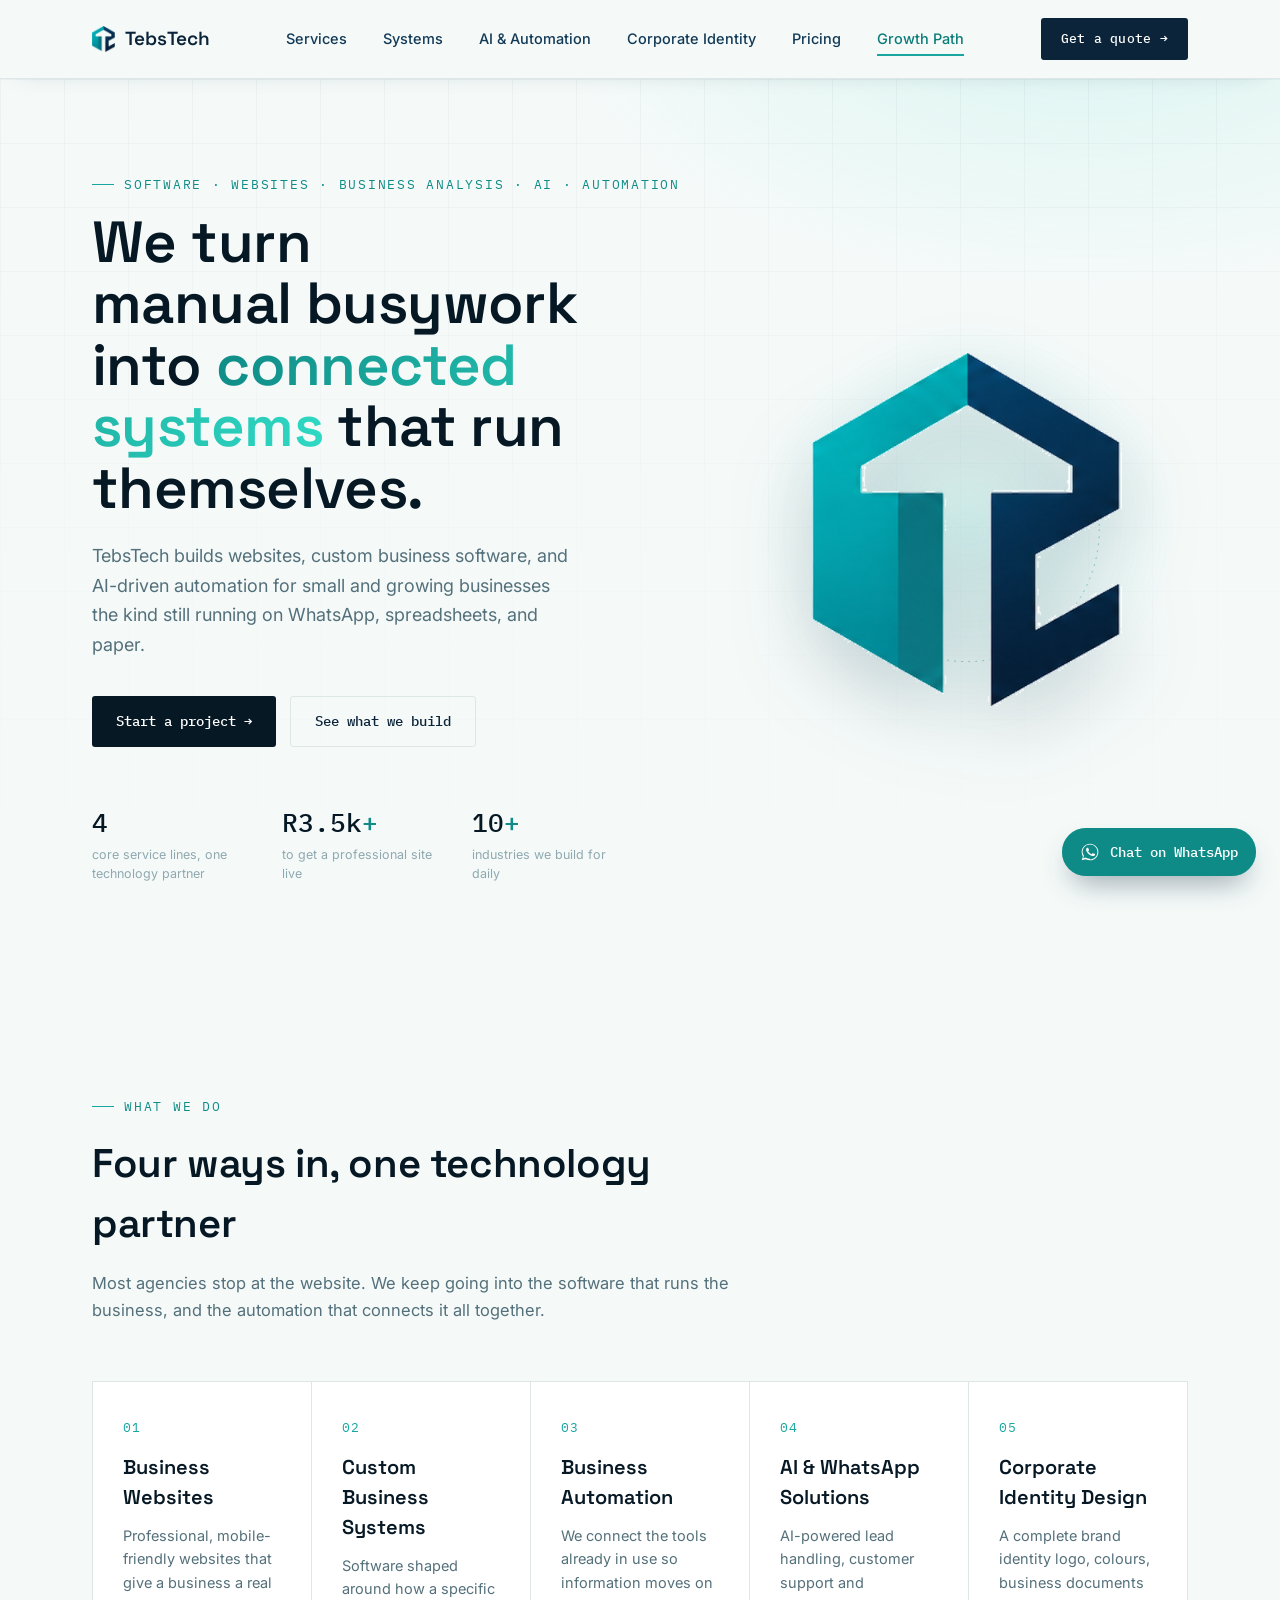
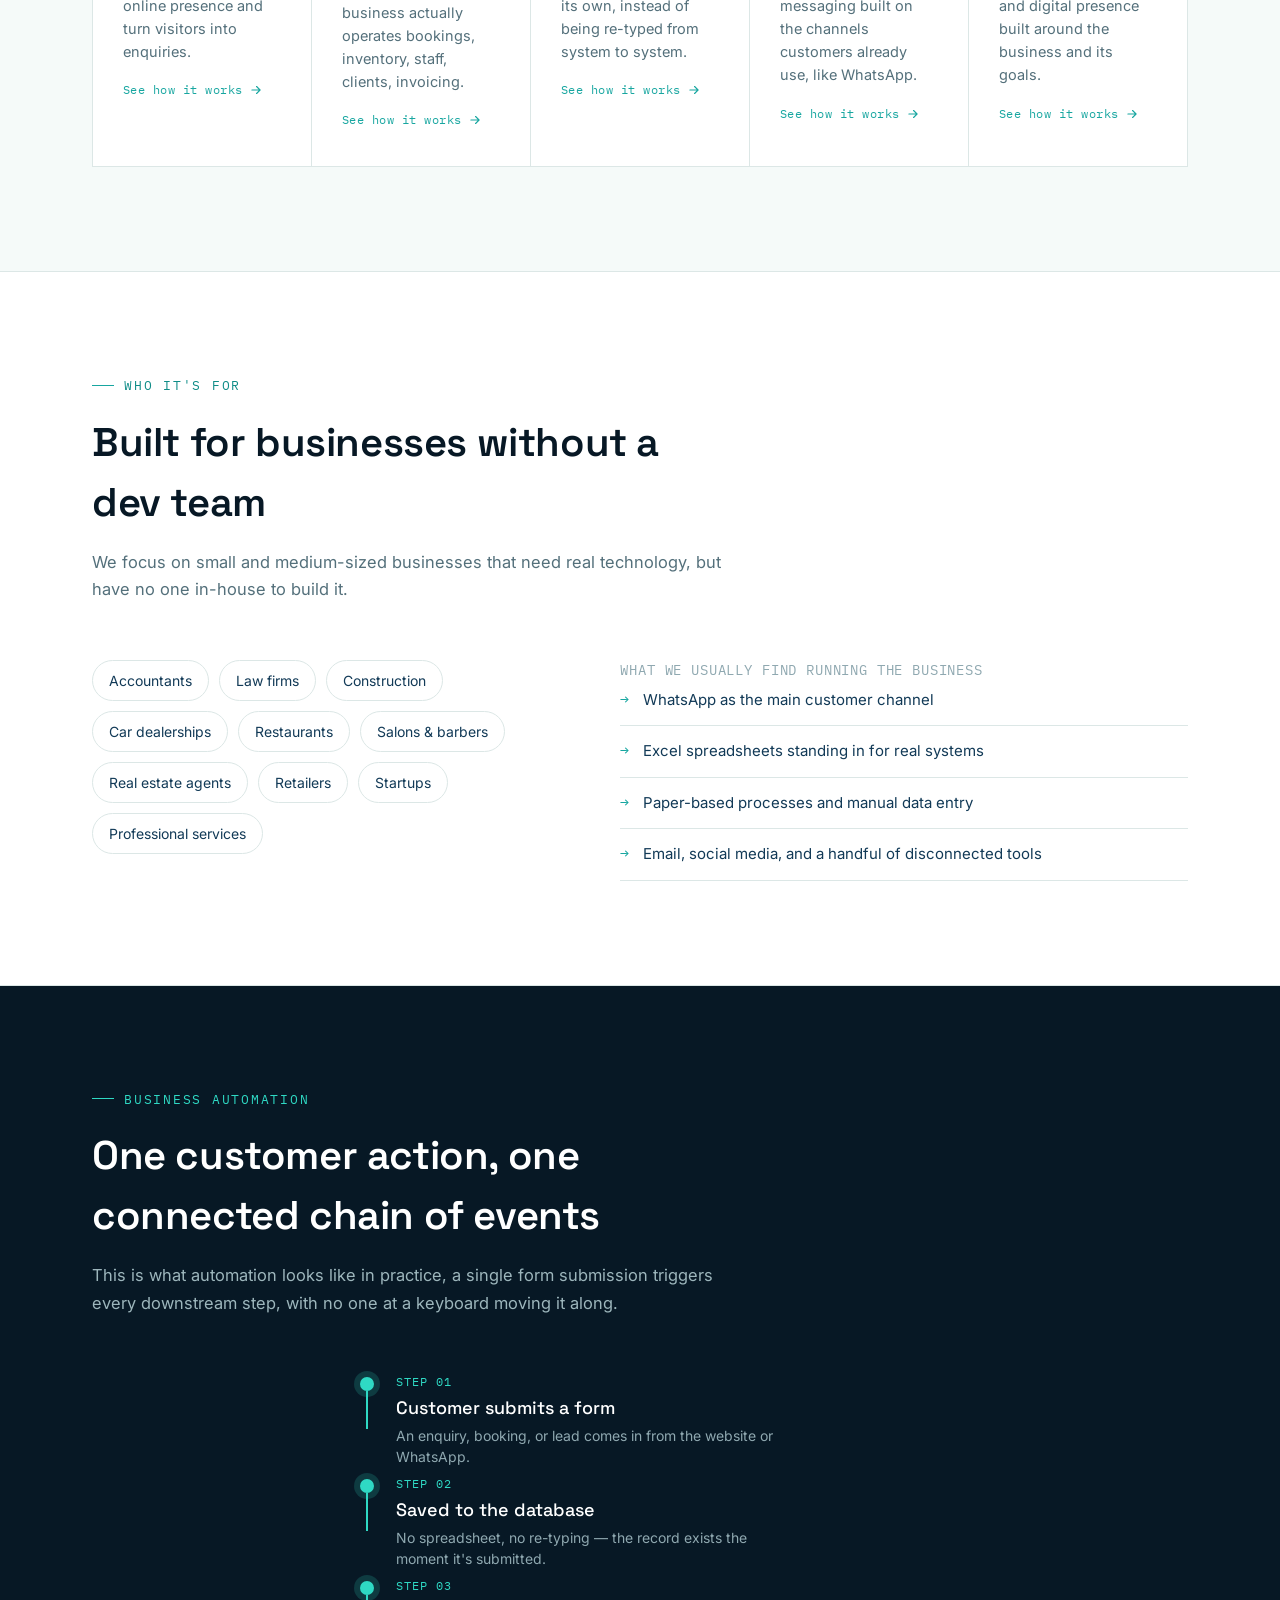
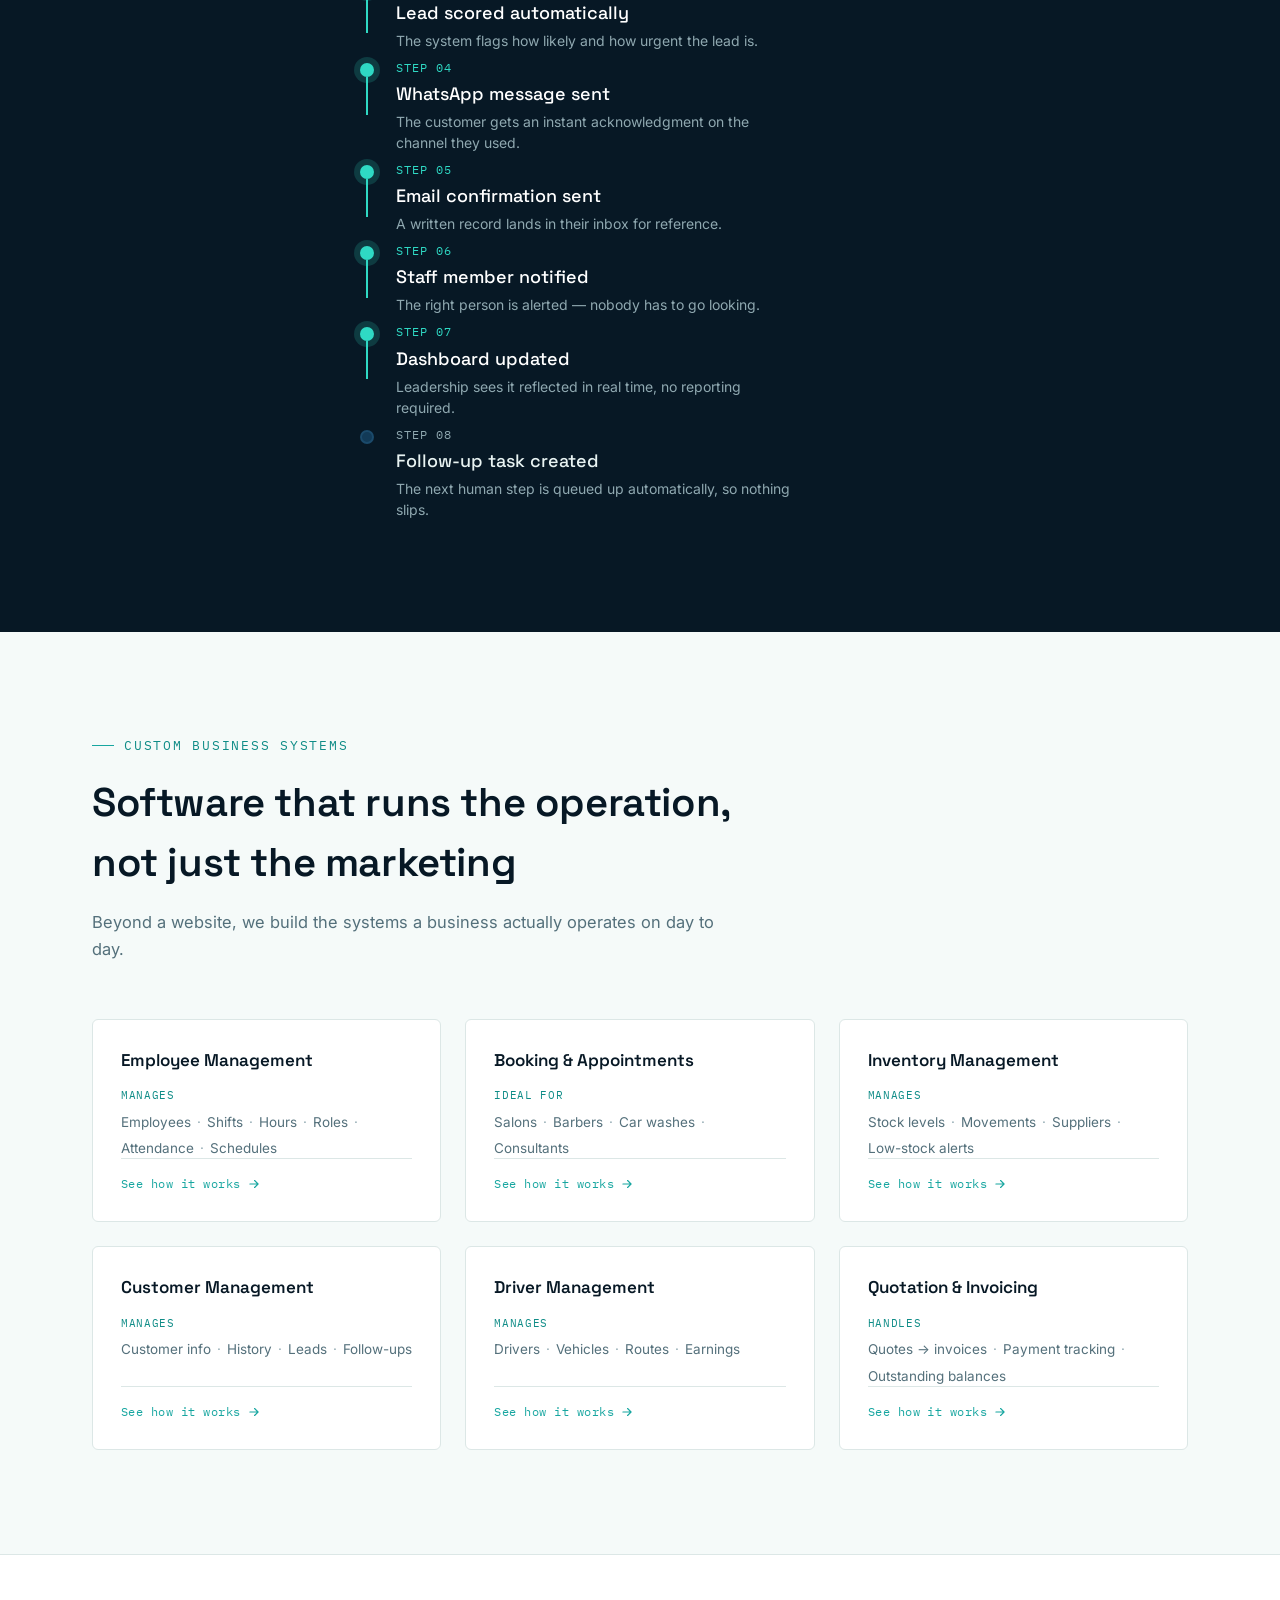
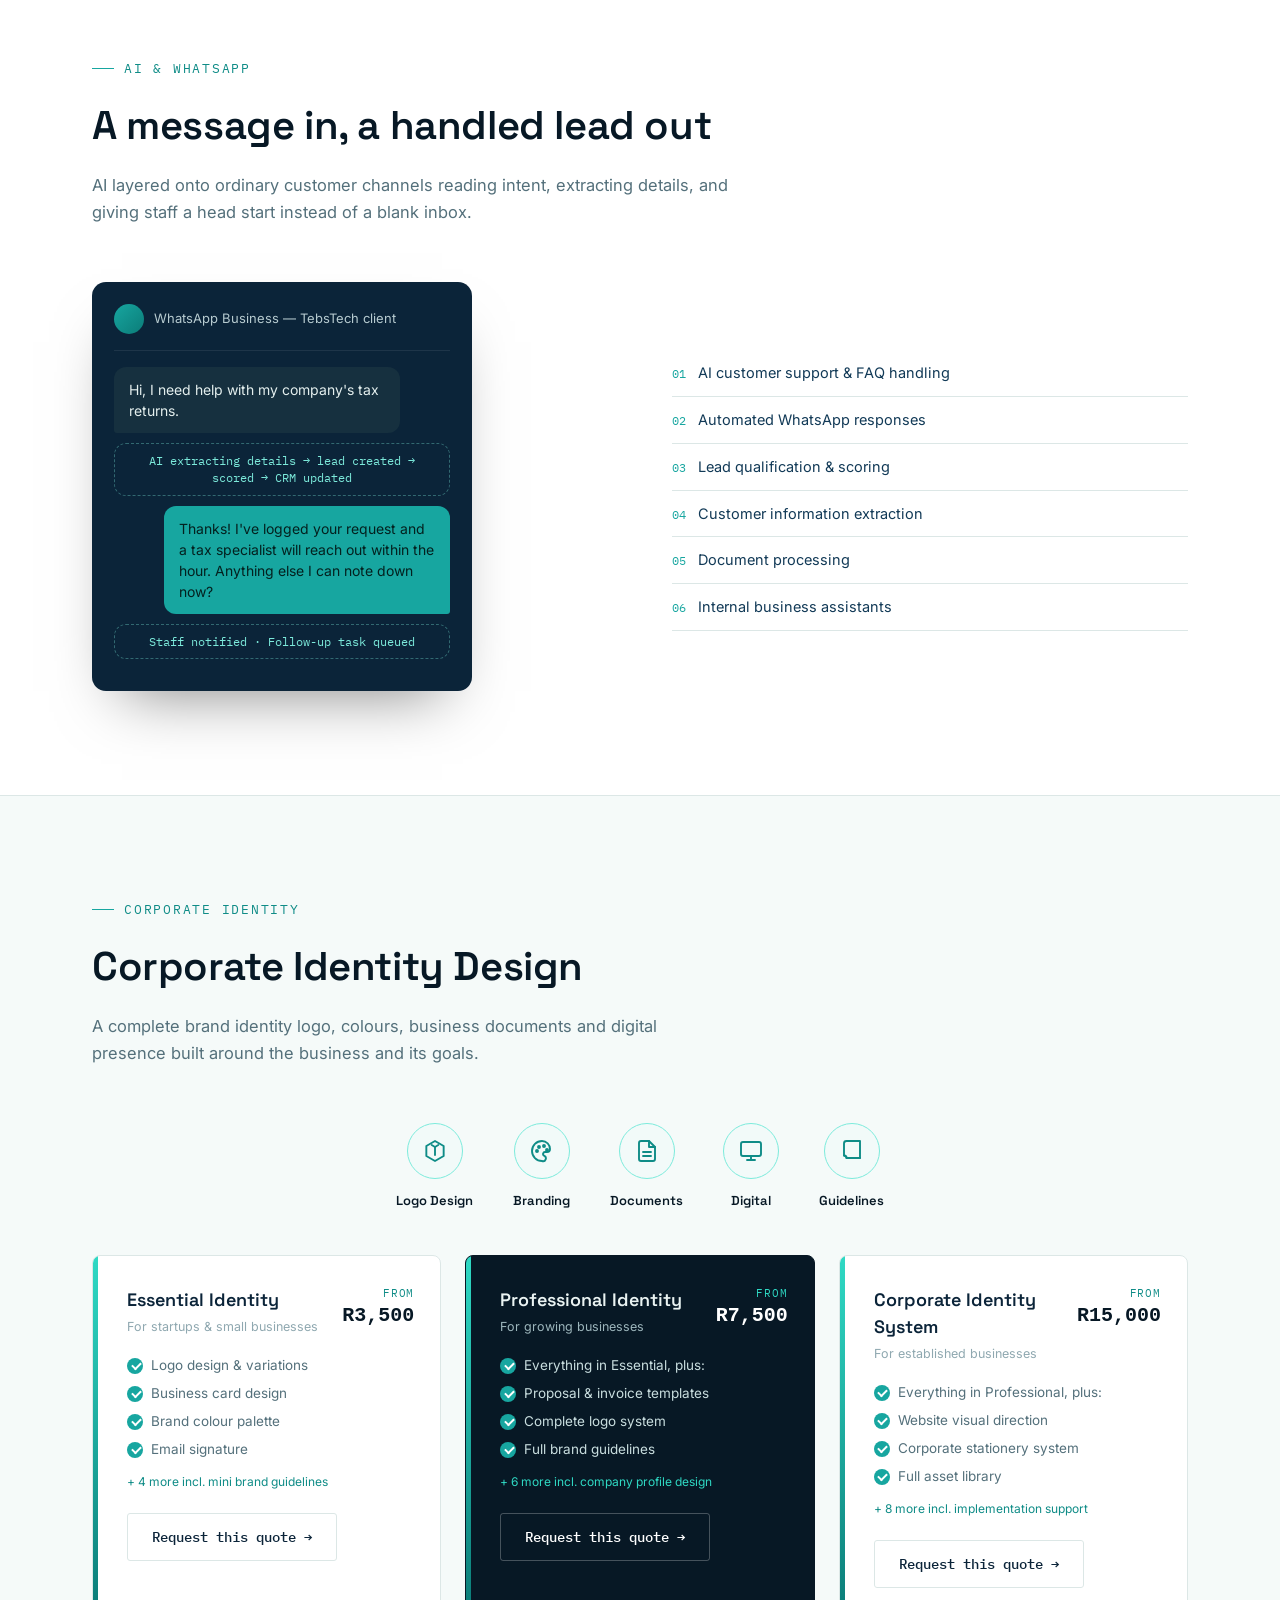
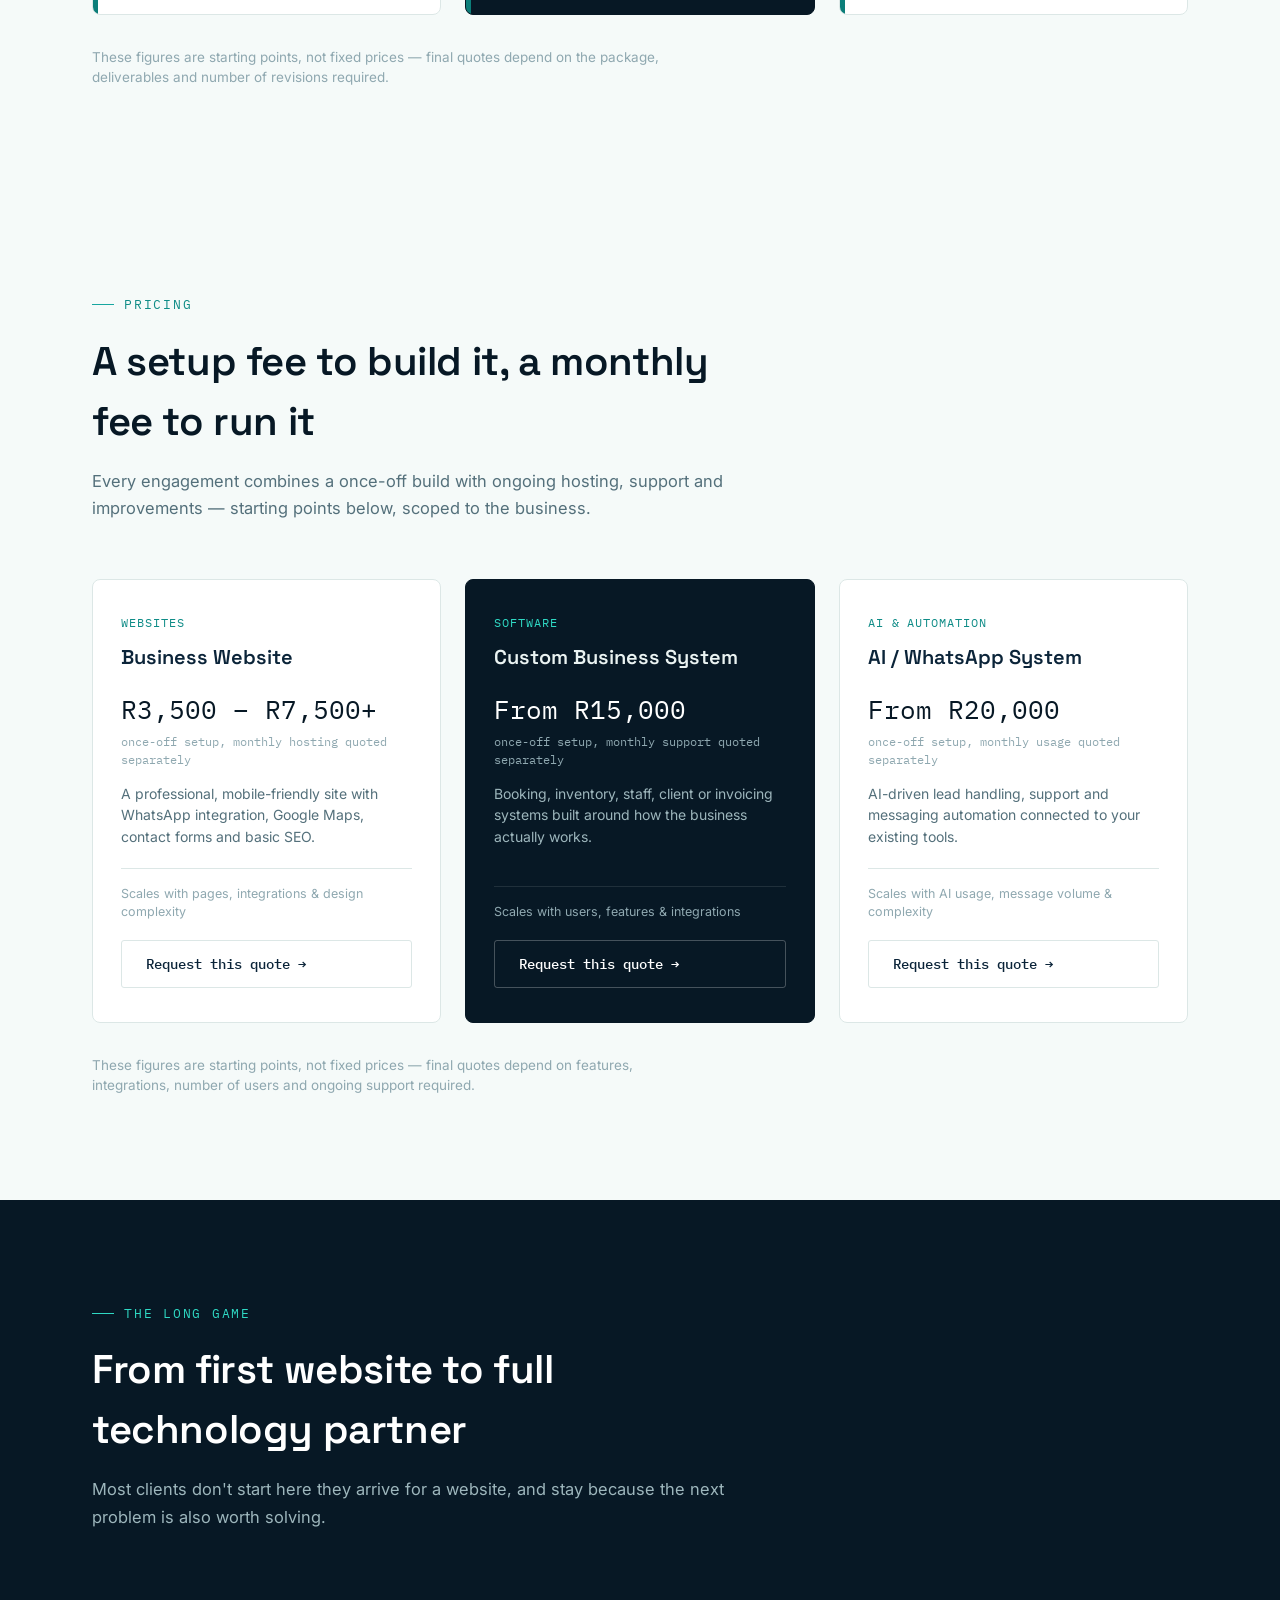
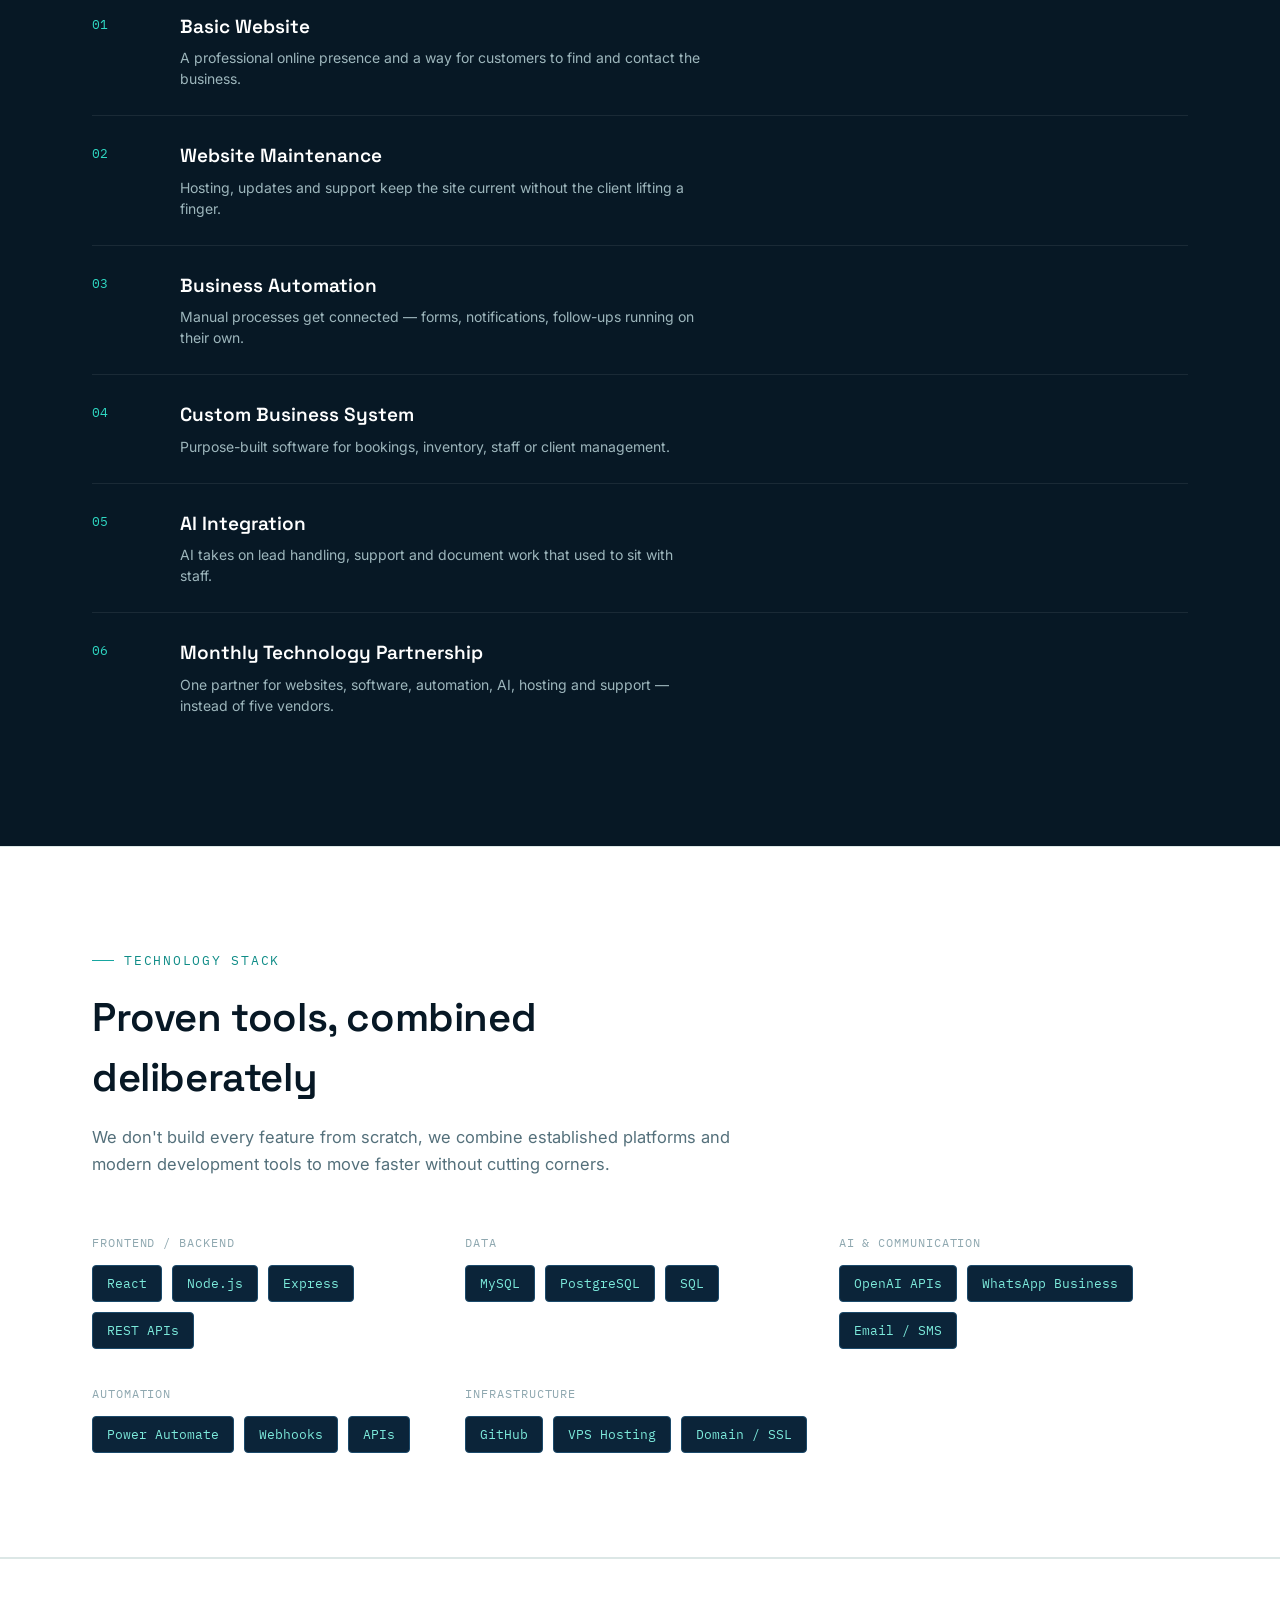
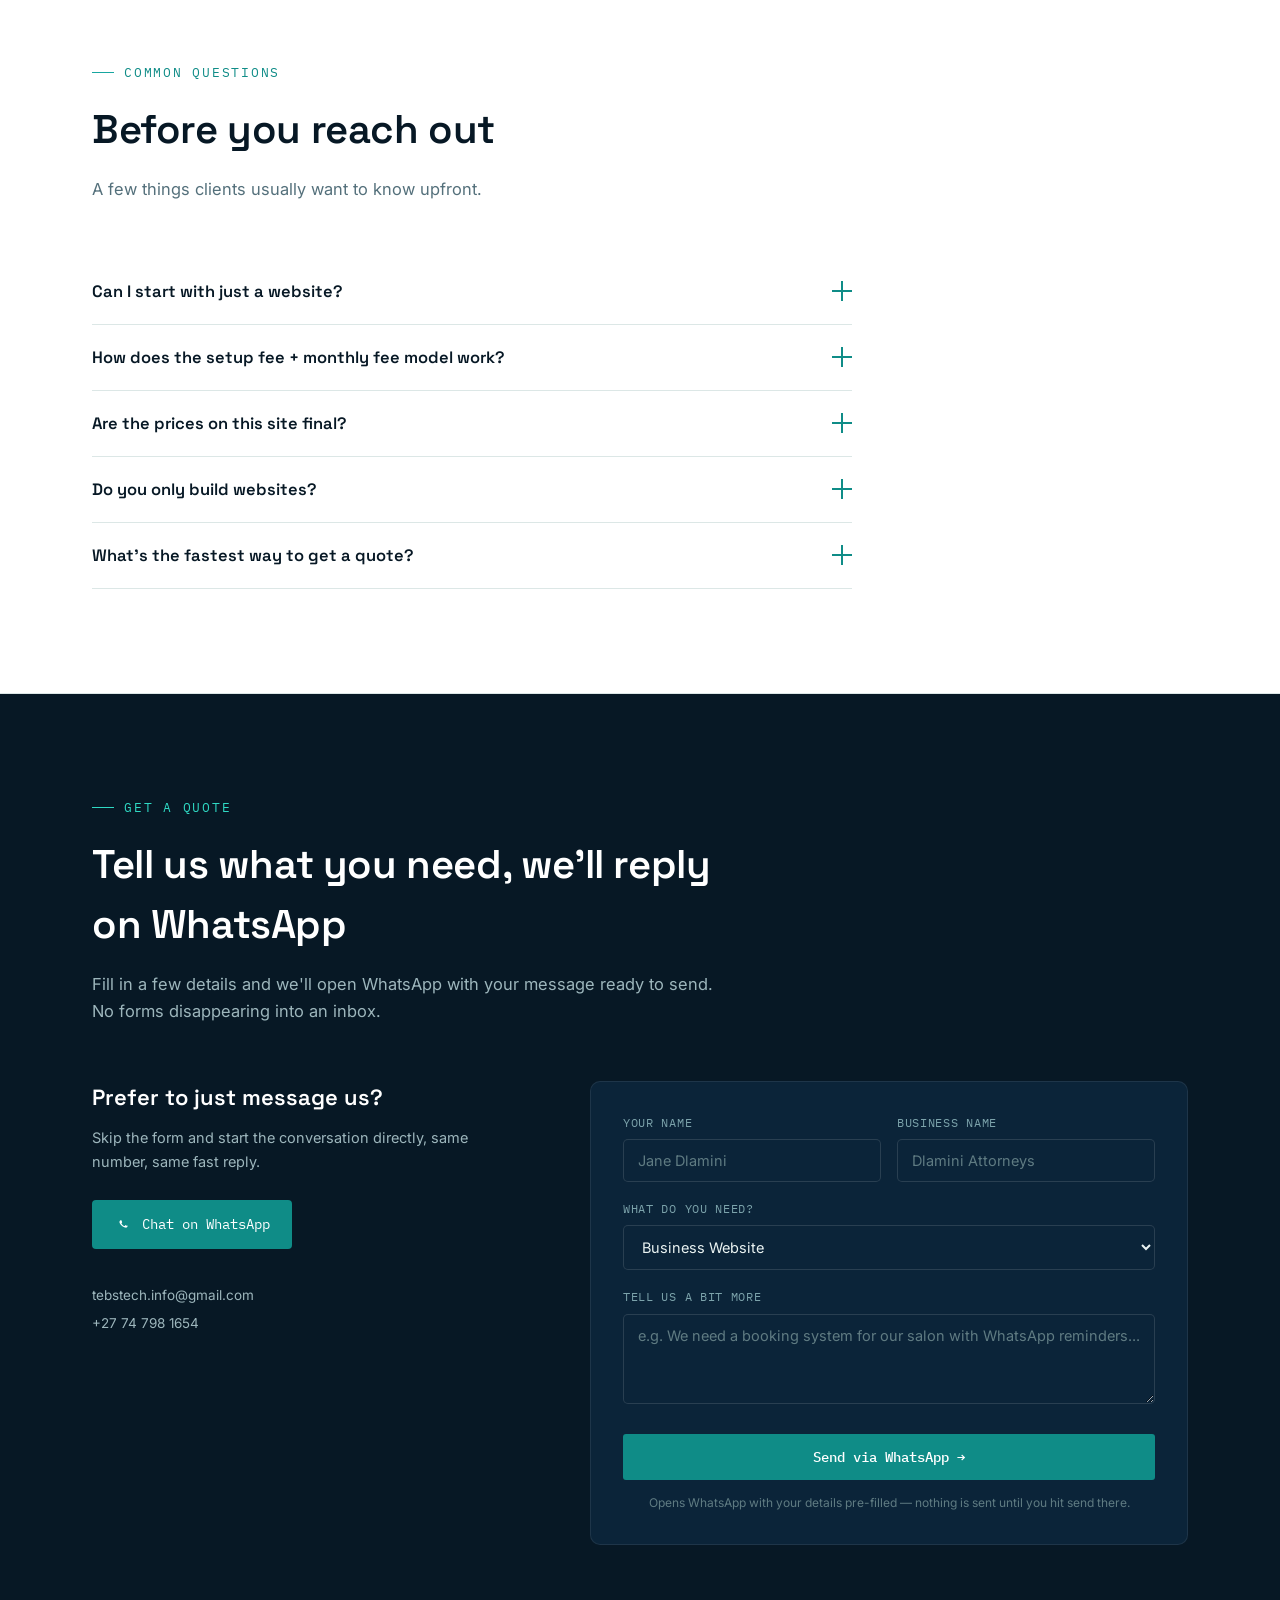
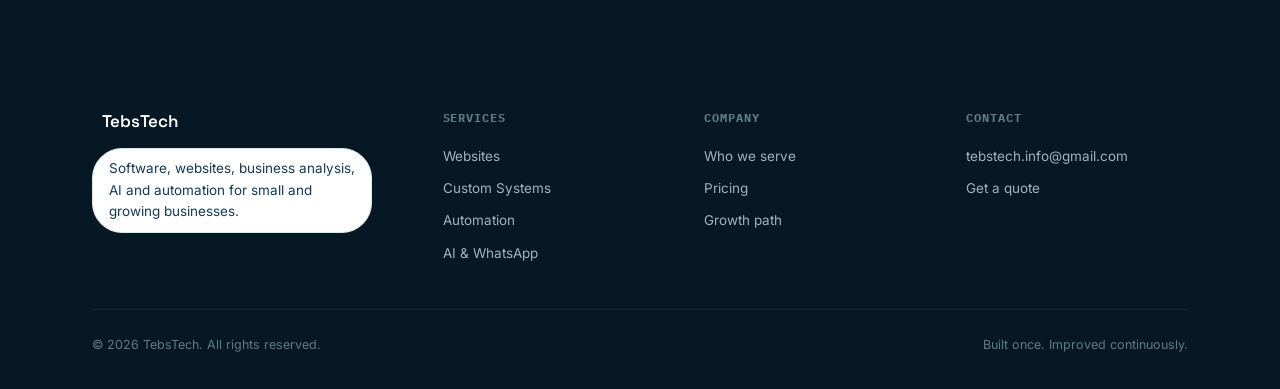
==== commit c7b5aa6e: "updated the reload" ====
--- a/index.html
+++ b/index.html
@@ -7,7 +7,7 @@
 <link rel="preconnect" href="https://fonts.googleapis.com">
 <link rel="preconnect" href="https://fonts.gstatic.com" crossorigin>
 <link href="https://fonts.googleapis.com/css2?family=Space+Grotesk:wght@500;600;700&family=Inter:wght@400;500;600&family=IBM+Plex+Mono:wght@400;500&display=swap" rel="stylesheet">
-<link rel="stylesheet" href="style.css">
+<link rel="stylesheet" href="style.css?v=2">
 </head>
 <body>
 
@@ -608,7 +608,7 @@
   </div>
 </div>
 
-<script src="main.js"></script>
+<script src="main.js?v=2"></script>
 
 </body>
 </html>
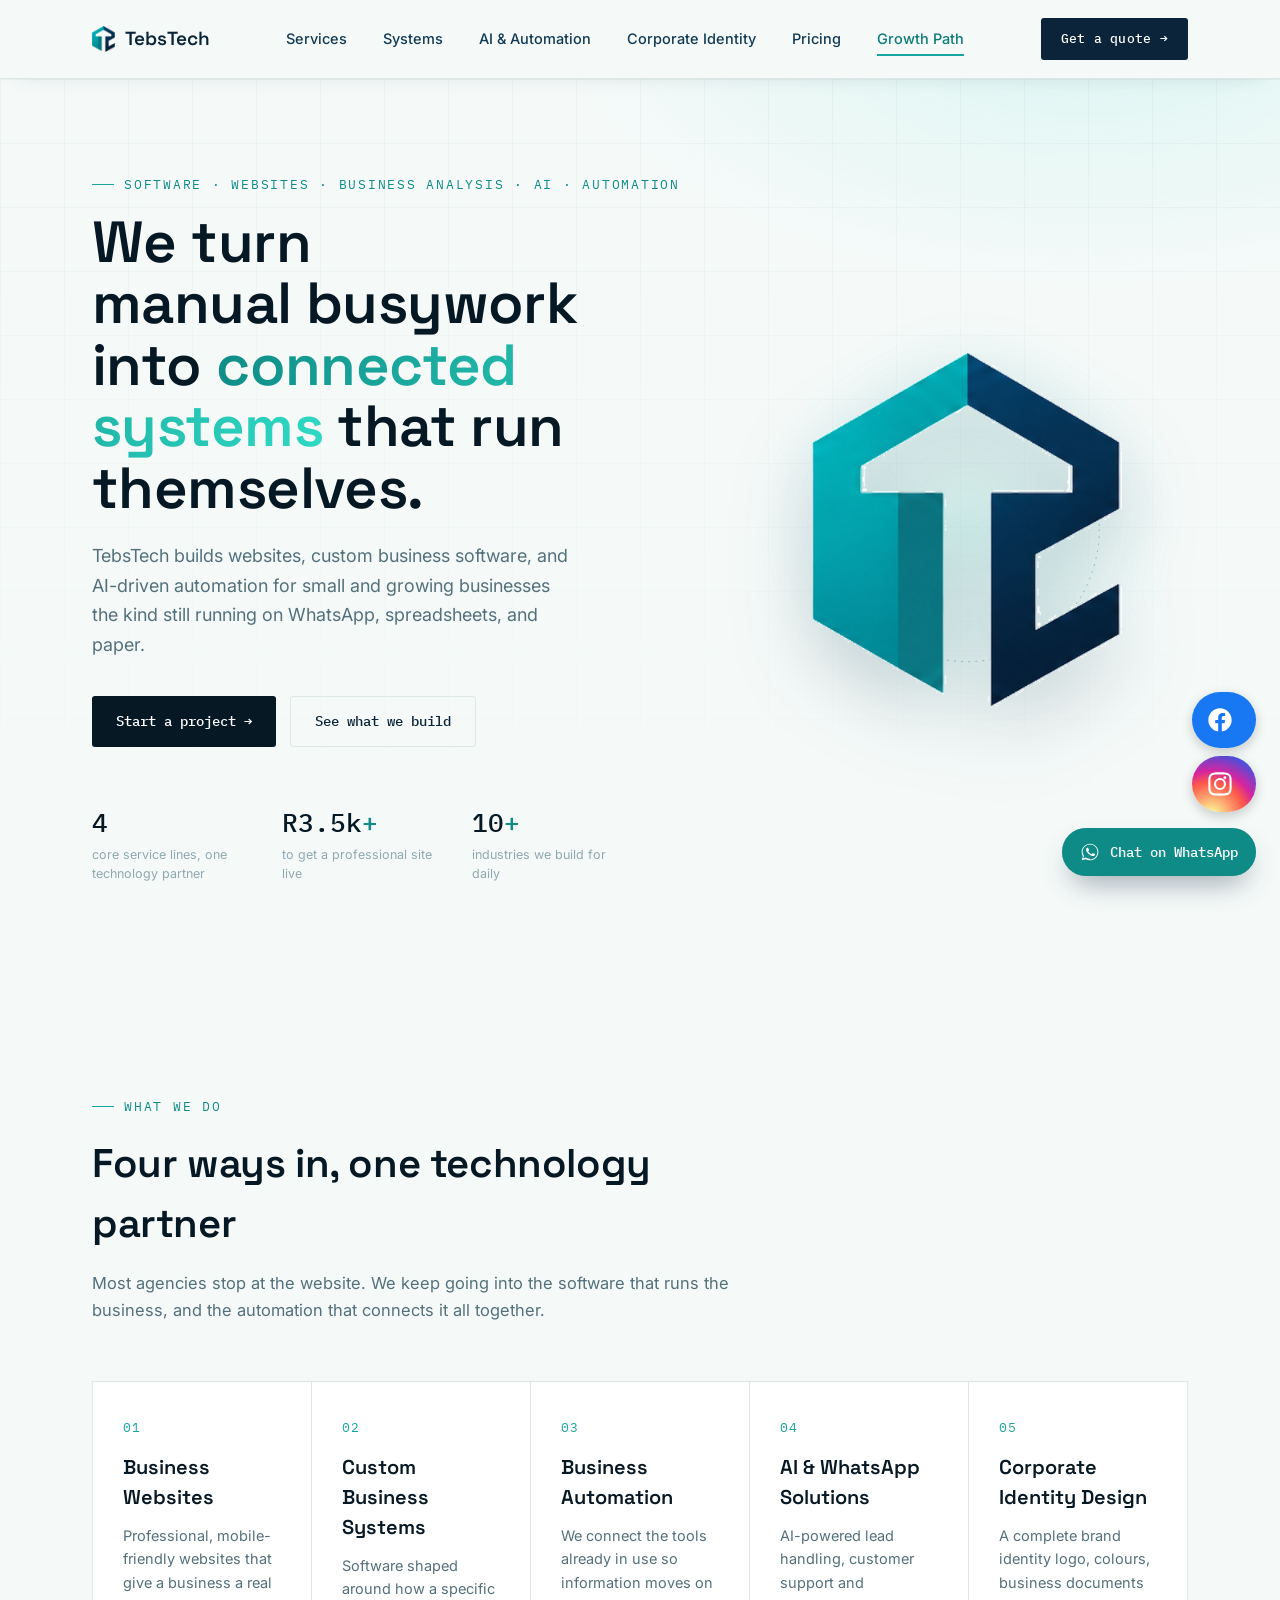
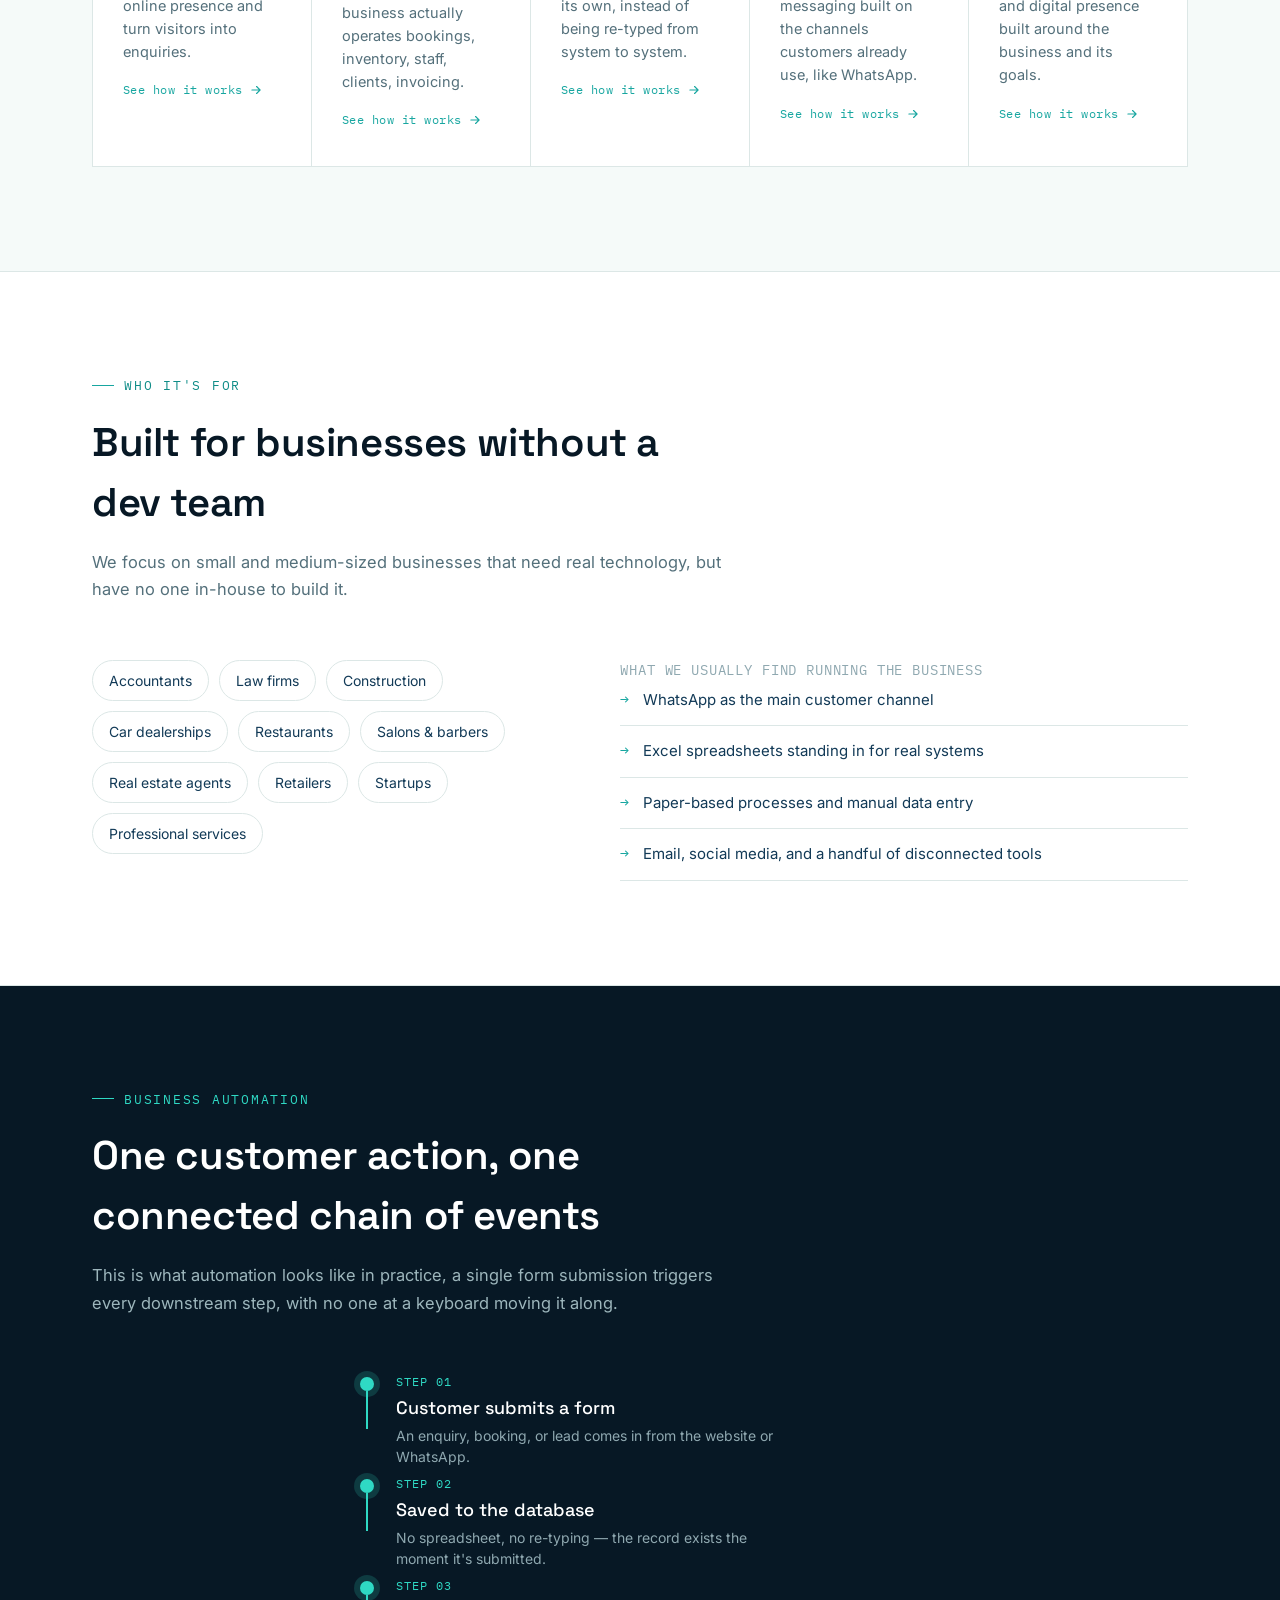
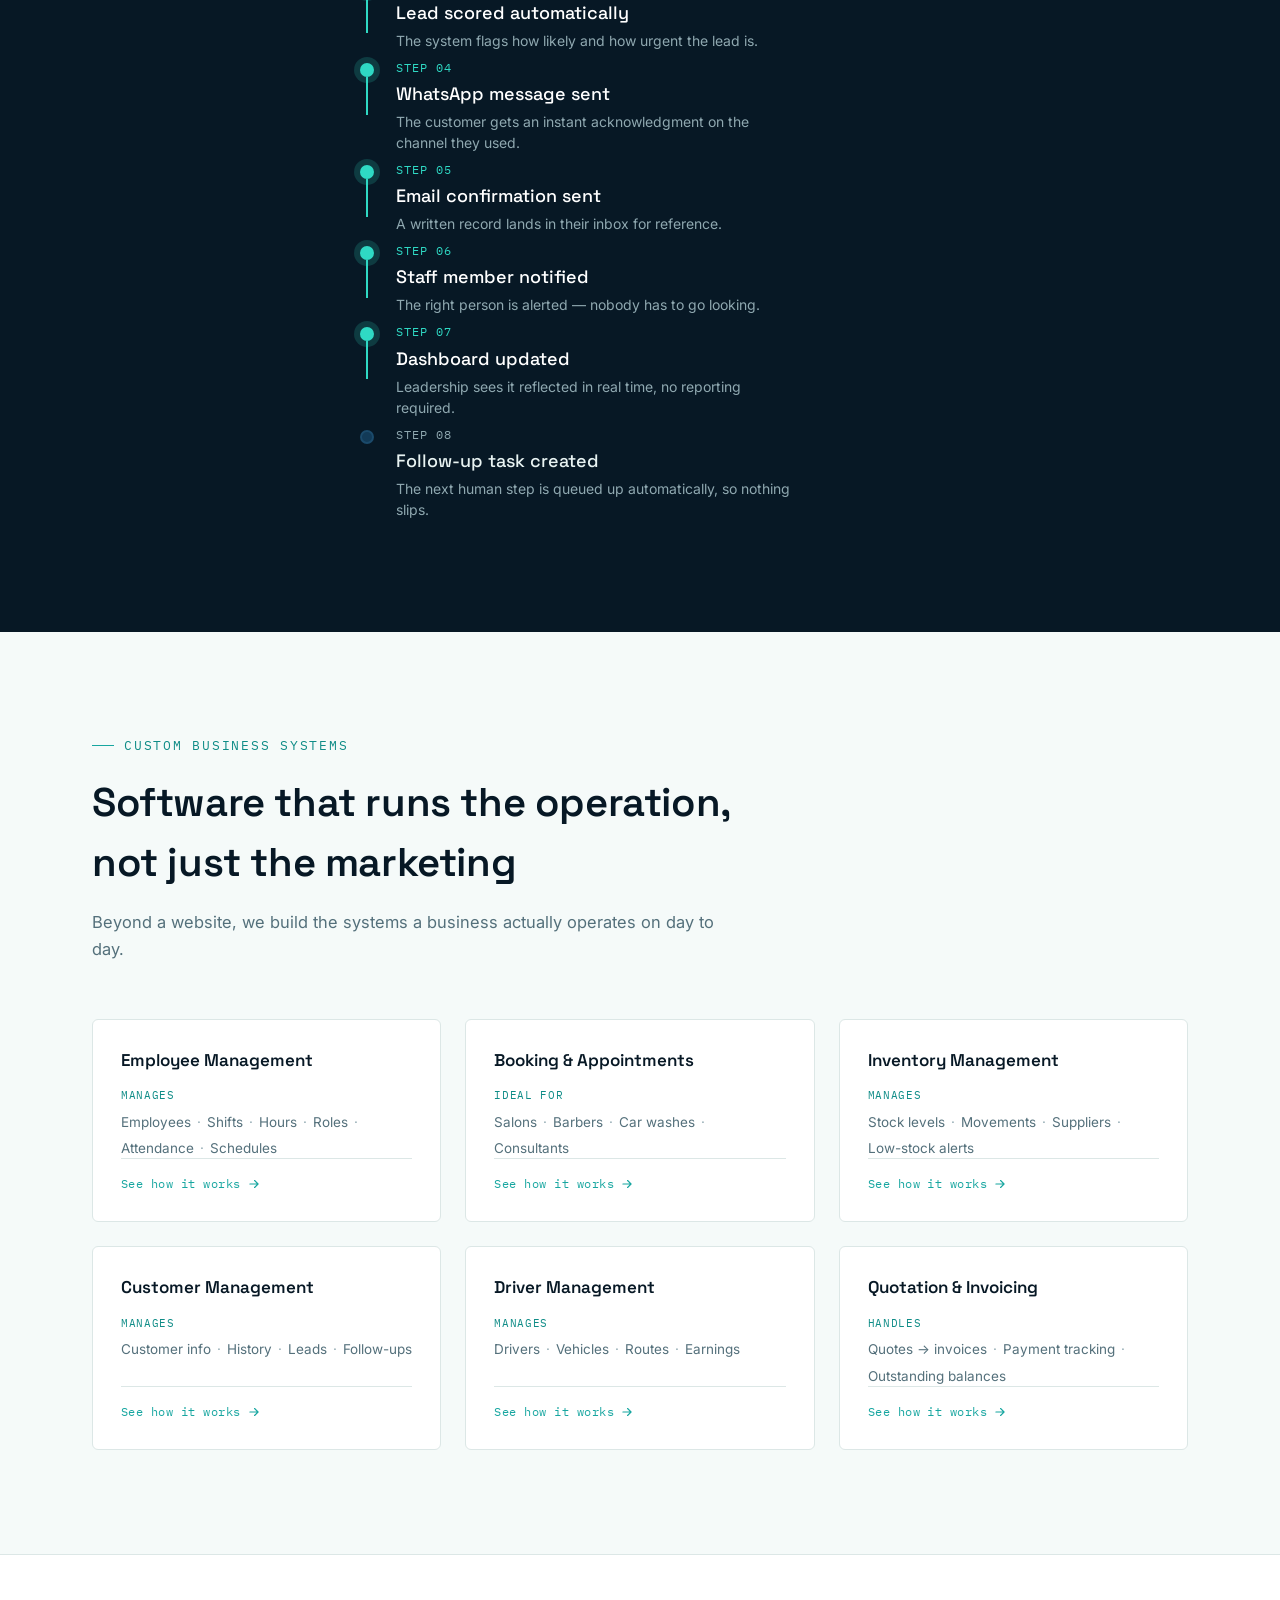
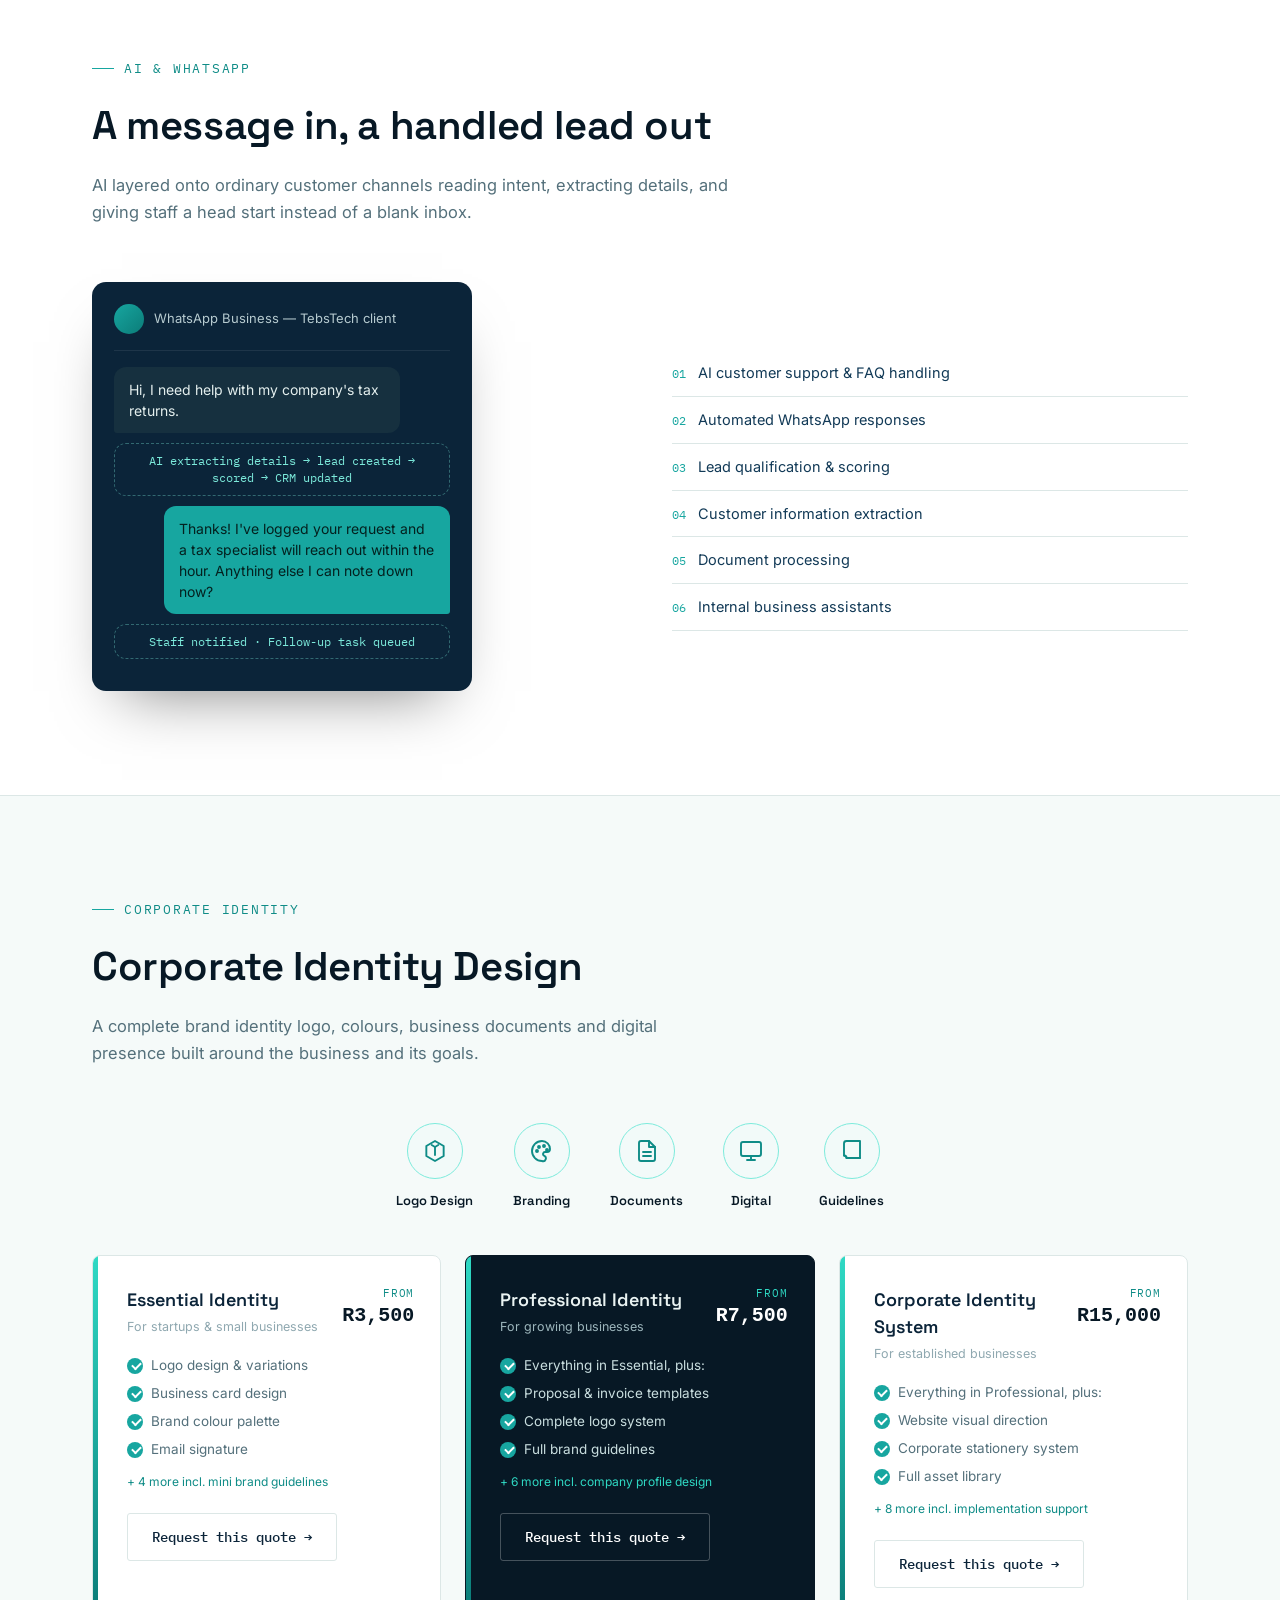
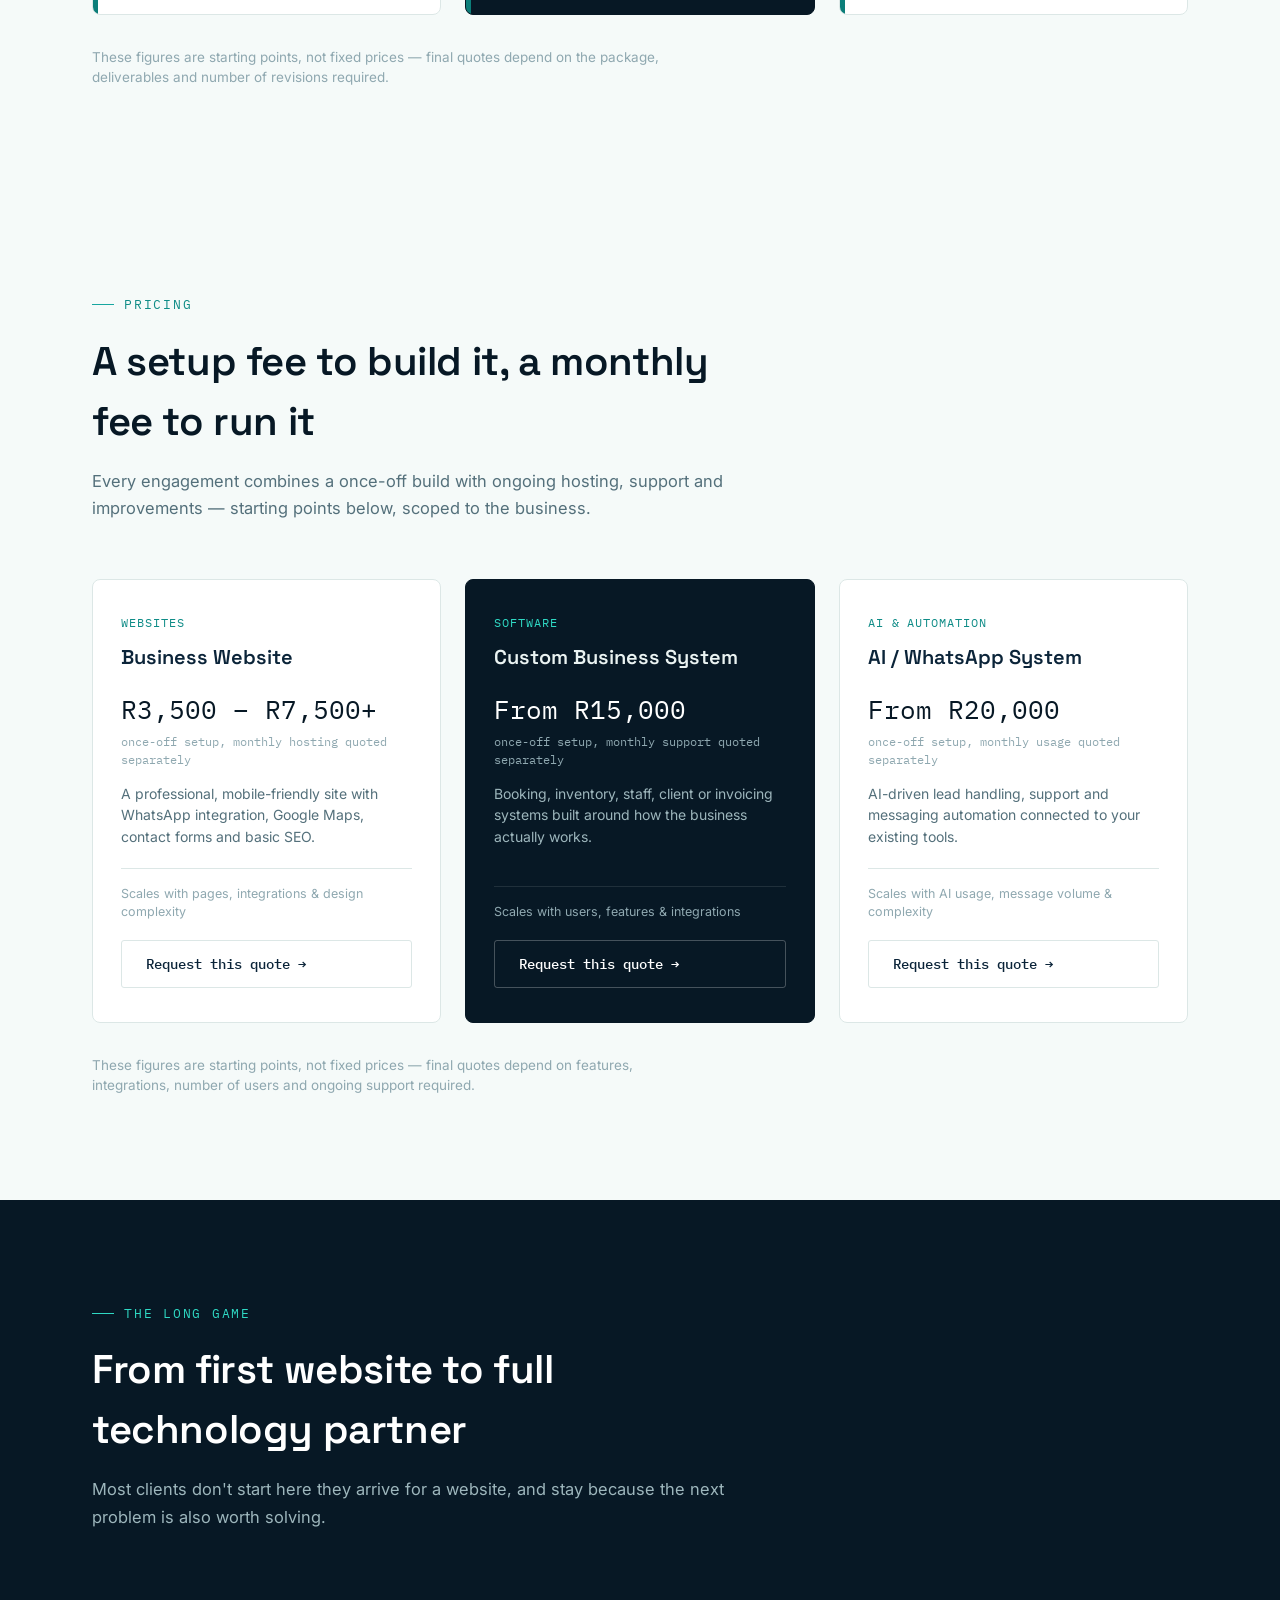
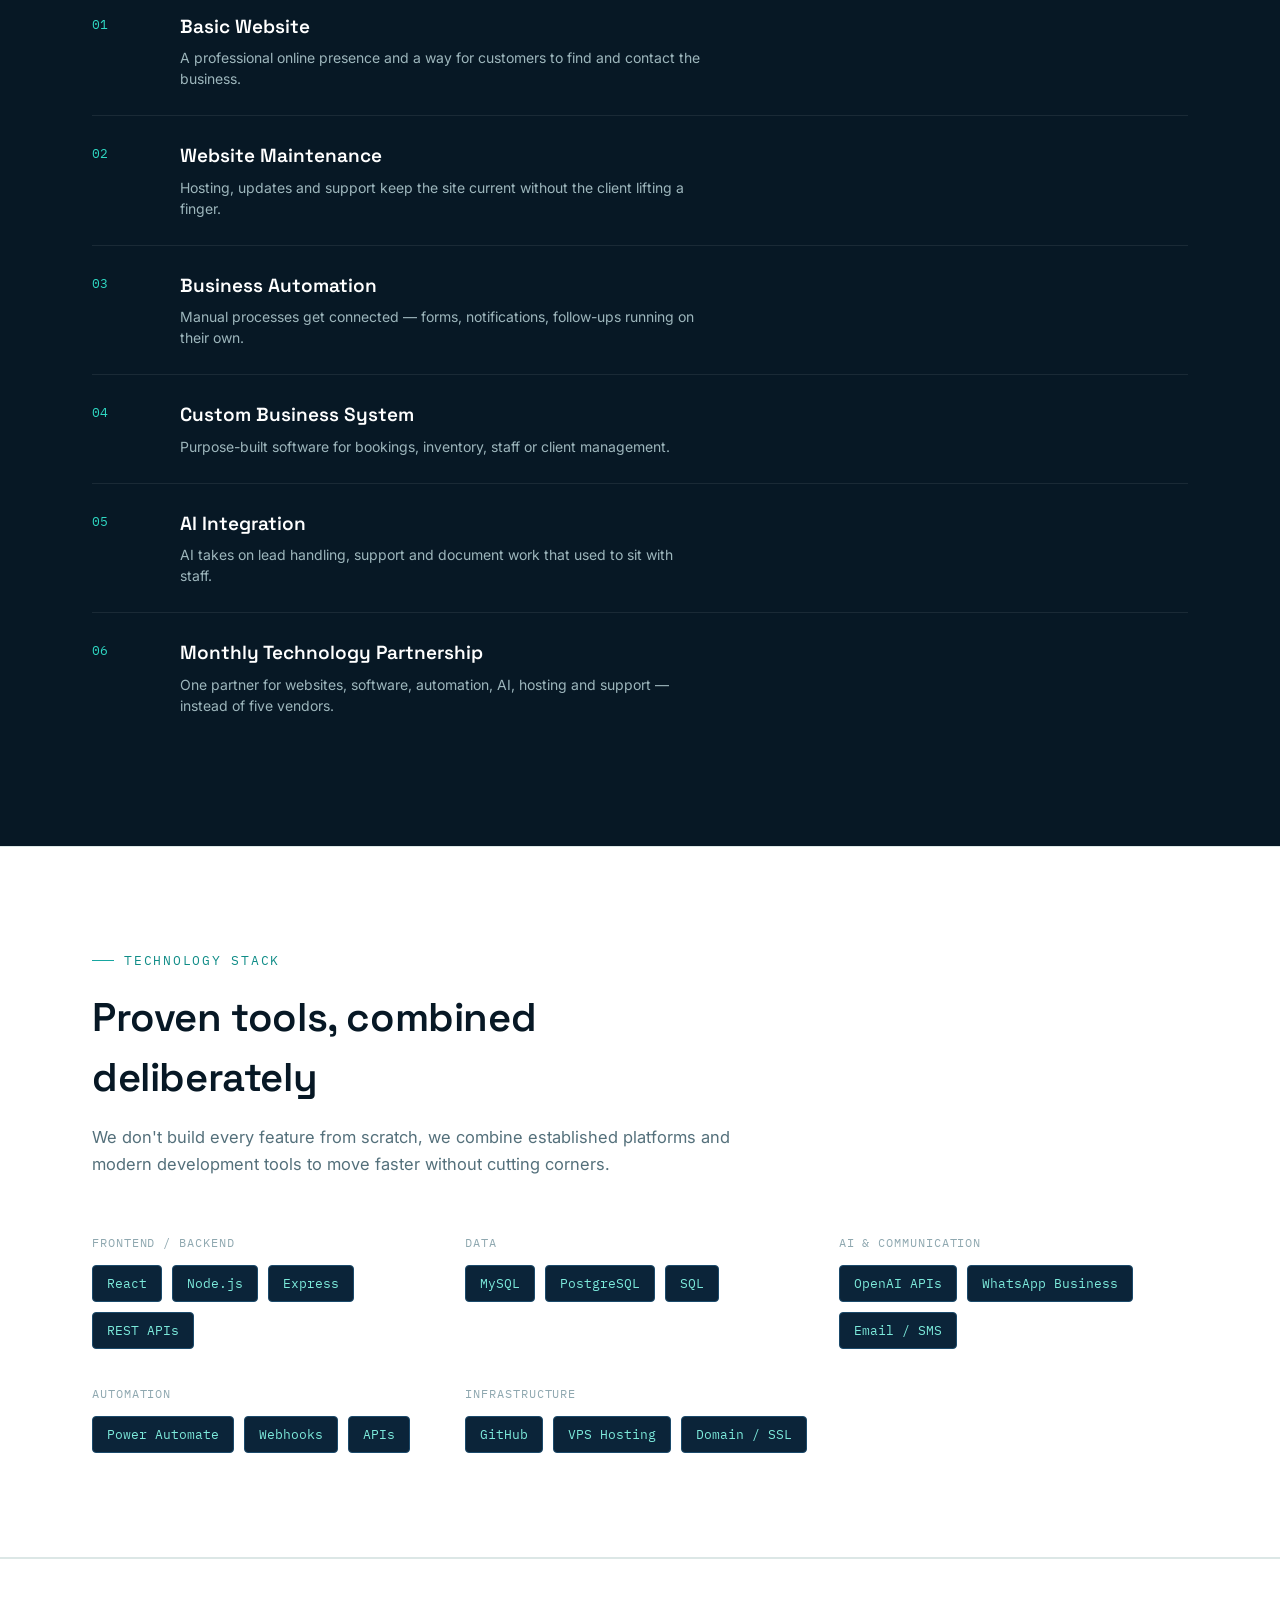
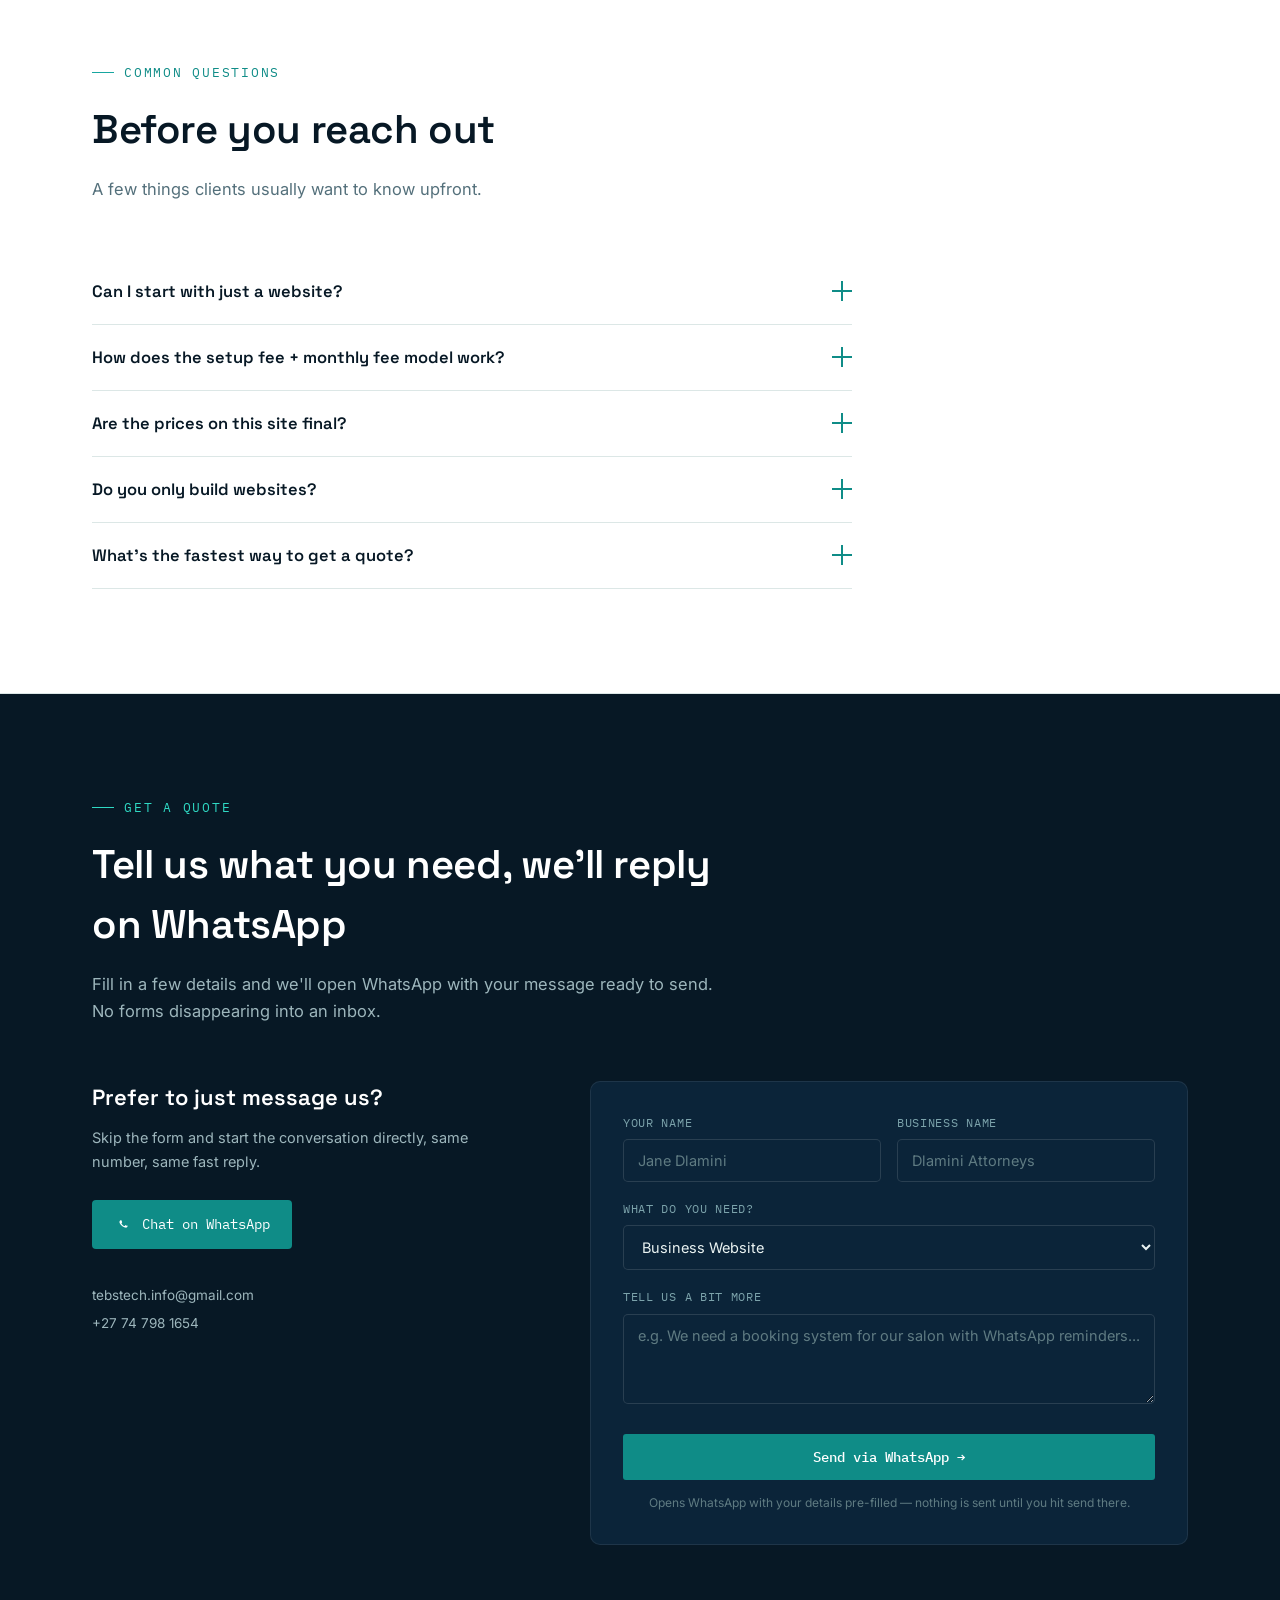
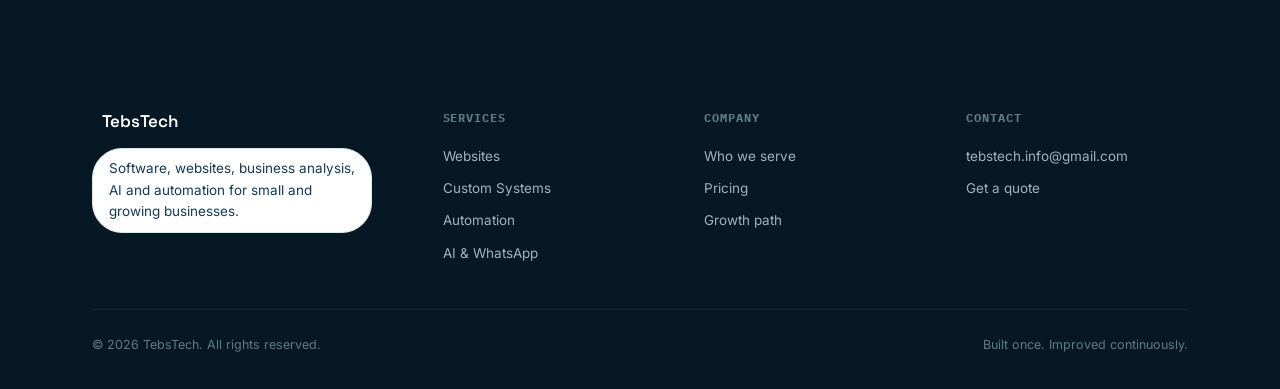
==== commit f559e378: "added social media icon" ====
--- a/index.html
+++ b/index.html
@@ -48,6 +48,16 @@
   <span class="wa-label">Chat on WhatsApp</span>
 </a>
 
+<a href="https://www.instagram.com/tebstech.info" id="igFloat" class="social-float ig-float" aria-label="Follow TebsTech on Instagram" target="_blank" rel="noopener noreferrer">
+  <svg viewBox="0 0 24 24" fill="currentColor"><path d="M12 2c-2.7 0-3.05.01-4.12.06-1.06.05-1.79.22-2.43.47-.66.26-1.22.6-1.77 1.15-.55.55-.9 1.11-1.15 1.77-.25.64-.42 1.37-.47 2.43C2.01 8.95 2 9.3 2 12s.01 3.05.06 4.12c.05 1.06.22 1.79.47 2.43.26.66.6 1.22 1.15 1.77.55.55 1.11.9 1.77 1.15.64.25 1.37.42 2.43.47C8.95 21.99 9.3 22 12 22s3.05-.01 4.12-.06c1.06-.05 1.79-.22 2.43-.47.66-.26 1.22-.6 1.77-1.15.55-.55.9-1.11 1.15-1.77.25-.64.42-1.37.47-2.43.05-1.07.06-1.42.06-4.12s-.01-3.05-.06-4.12c-.05-1.06-.22-1.79-.47-2.43-.26-.66-.6-1.22-1.15-1.77-.55-.55-1.11-.9-1.77-1.15-.64-.25-1.37-.42-2.43-.47C15.05 2.01 14.7 2 12 2zm0 1.8c2.67 0 2.99.01 4.04.06.97.04 1.5.21 1.85.34.47.18.8.4 1.15.75.35.35.57.68.75 1.15.13.35.3.88.34 1.85.05 1.05.06 1.37.06 4.04s-.01 2.99-.06 4.04c-.04.97-.21 1.5-.34 1.85-.18.47-.4.8-.75 1.15-.35.35-.68.57-1.15.75-.35.13-.88.3-1.85.34-1.05.05-1.37.06-4.04.06s-2.99-.01-4.04-.06c-.97-.04-1.5-.21-1.85-.34-.47-.18-.8-.4-1.15-.75-.35-.35-.57-.68-.75-1.15-.13-.35-.3-.88-.34-1.85C3.8 14.99 3.8 14.67 3.8 12s0-2.99.06-4.04c.04-.97.21-1.5.34-1.85.18-.47.4-.8.75-1.15.35-.35.68-.57 1.15-.75.35-.13.88-.3 1.85-.34C9.01 3.8 9.33 3.8 12 3.8zm0 3.05a5.15 5.15 0 100 10.3 5.15 5.15 0 000-10.3zm0 8.5a3.35 3.35 0 110-6.7 3.35 3.35 0 010 6.7zm5.35-8.7a1.2 1.2 0 11-2.4 0 1.2 1.2 0 012.4 0z"/></svg>
+  <span class="social-label">Follow on Instagram</span>
+</a>
+
+<a href="https://www.facebook.com/profile.php?id=61593508107377" id="fbFloat" class="social-float fb-float" aria-label="Follow TebsTech on Facebook" target="_blank" rel="noopener noreferrer">
+  <svg viewBox="0 0 24 24" fill="currentColor"><path d="M22 12c0-5.52-4.48-10-10-10S2 6.48 2 12c0 4.99 3.66 9.13 8.44 9.88v-6.99H7.9V12h2.54V9.8c0-2.5 1.49-3.89 3.77-3.89 1.09 0 2.24.2 2.24.2v2.46h-1.26c-1.24 0-1.63.77-1.63 1.56V12h2.78l-.44 2.89h-2.34v6.99C18.34 21.13 22 16.99 22 12z"/></svg>
+  <span class="social-label">Follow on Facebook</span>
+</a>
+
 <!-- ===================== HERO ===================== -->
 <section class="hero" id="top">
   <div class="hero-grid"></div>
--- a/style.css
+++ b/style.css
@@ -210,6 +210,64 @@
   animation:waPulse 2.4s ease-out infinite;
   z-index:-1;
 }
+
+/* Shared base for all floating social buttons */
+.social-float {
+  position: fixed;
+  right: 24px;
+  z-index: 1000;
+  display: flex;
+  align-items: center;
+  gap: 8px;
+  color: #fff;
+  padding: 14px;
+  border-radius: 50px;
+  box-shadow: 0 4px 12px rgba(0,0,0,0.2);
+  text-decoration: none;
+  transition: all 0.3s ease;
+}
+
+.social-float svg {
+  width: 28px;
+  height: 28px;
+  flex-shrink: 0;
+}
+
+.social-float:hover {
+  box-shadow: 0 6px 16px rgba(0,0,0,0.25);
+  transform: translateY(-2px);
+}
+
+.social-label {
+  max-width: 0;
+  overflow: hidden;
+  white-space: nowrap;
+  font-family: sans-serif;
+  font-size: 14px;
+  font-weight: 500;
+  transition: max-width 0.3s ease;
+}
+
+.social-float:hover .social-label {
+  max-width: 160px;
+}
+
+/* Stacking order — WhatsApp stays at the bottom, others stack above */
+.wa-float   { bottom: 24px; }
+.ig-float   { bottom: 88px; }
+.fb-float   { bottom: 152px; }
+
+/* Instagram brand gradient */
+.ig-float {
+  background: radial-gradient(circle at 30% 107%,
+    #fdf497 0%, #fdf497 5%, #fd5949 45%, #d6249f 60%, #285AEB 90%);
+}
+.ig-float:hover { filter: brightness(1.05); }
+
+/* Facebook brand blue */
+.fb-float { background: #1877F2; }
+.fb-float:hover { background: #166FE0; }
+
 @keyframes waPulse{
   0%{transform:scale(1); opacity:0.45;}
   100%{transform:scale(1.35); opacity:0;}
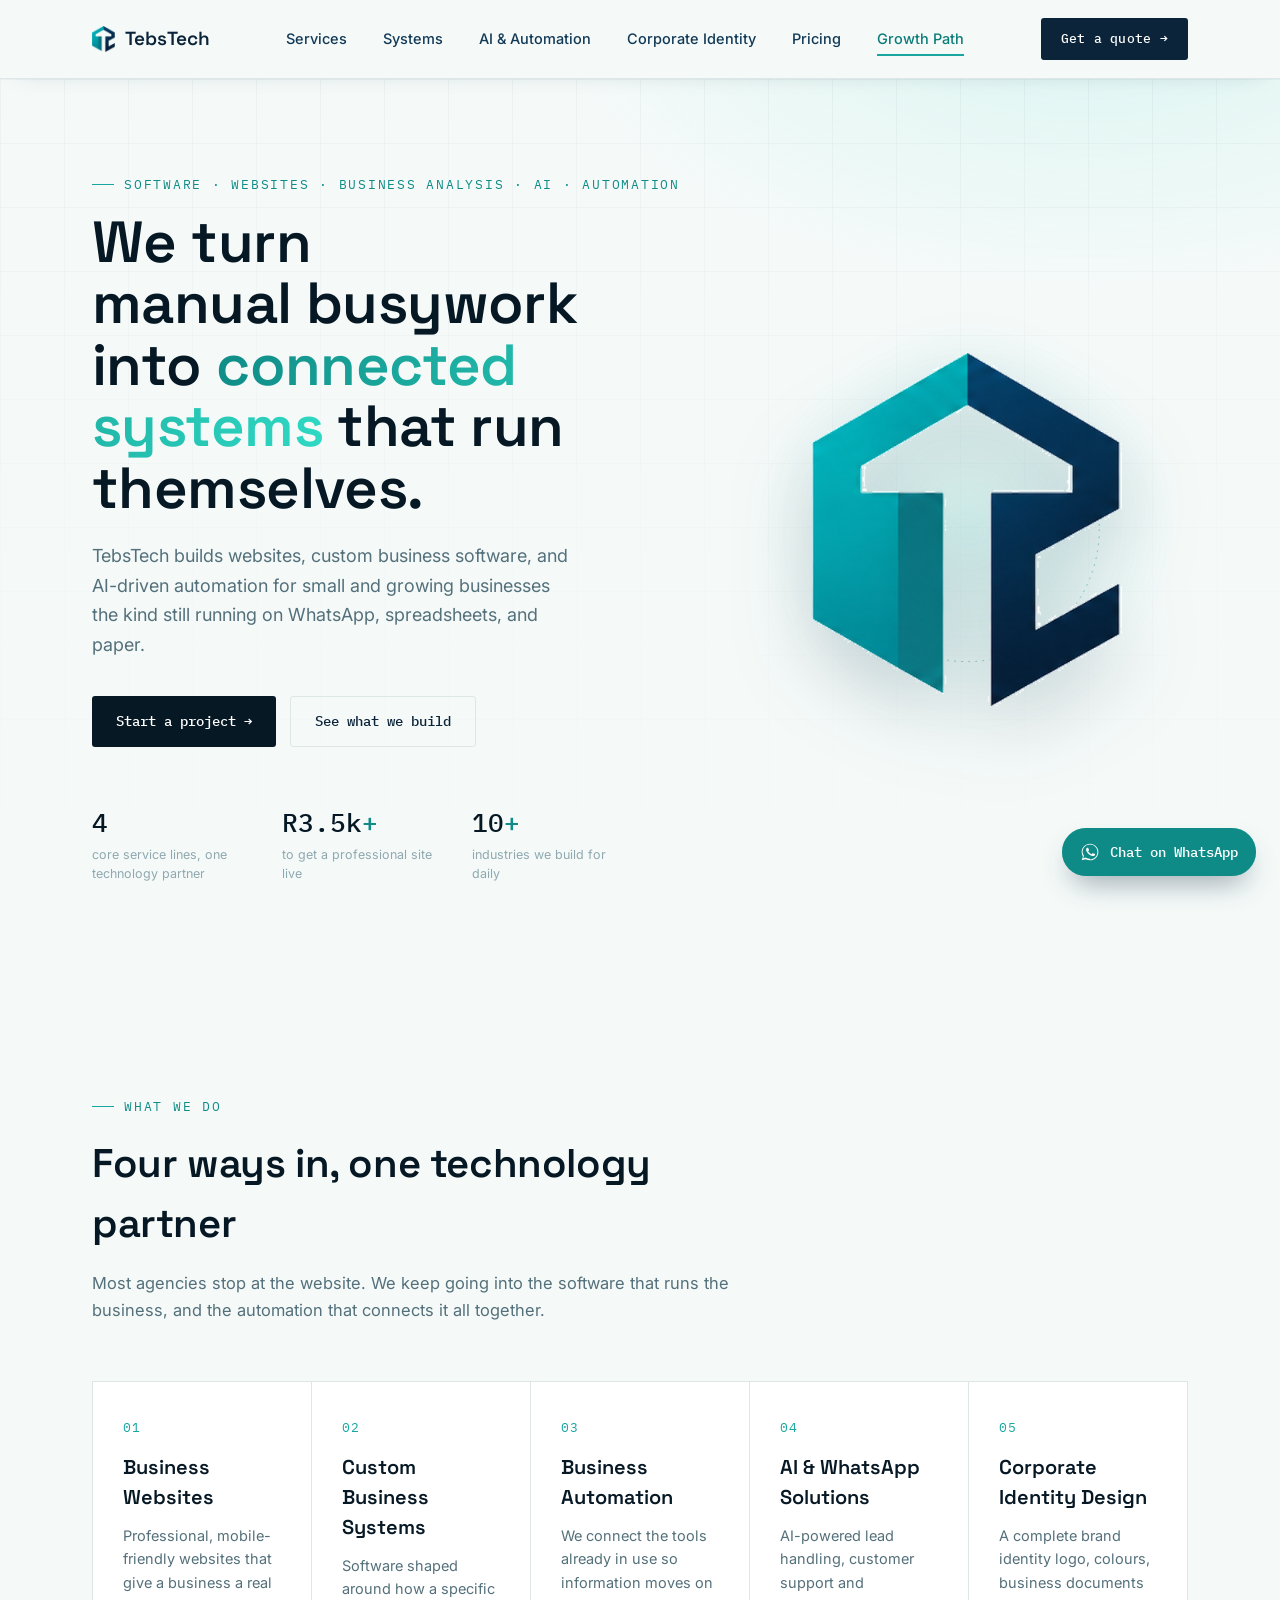
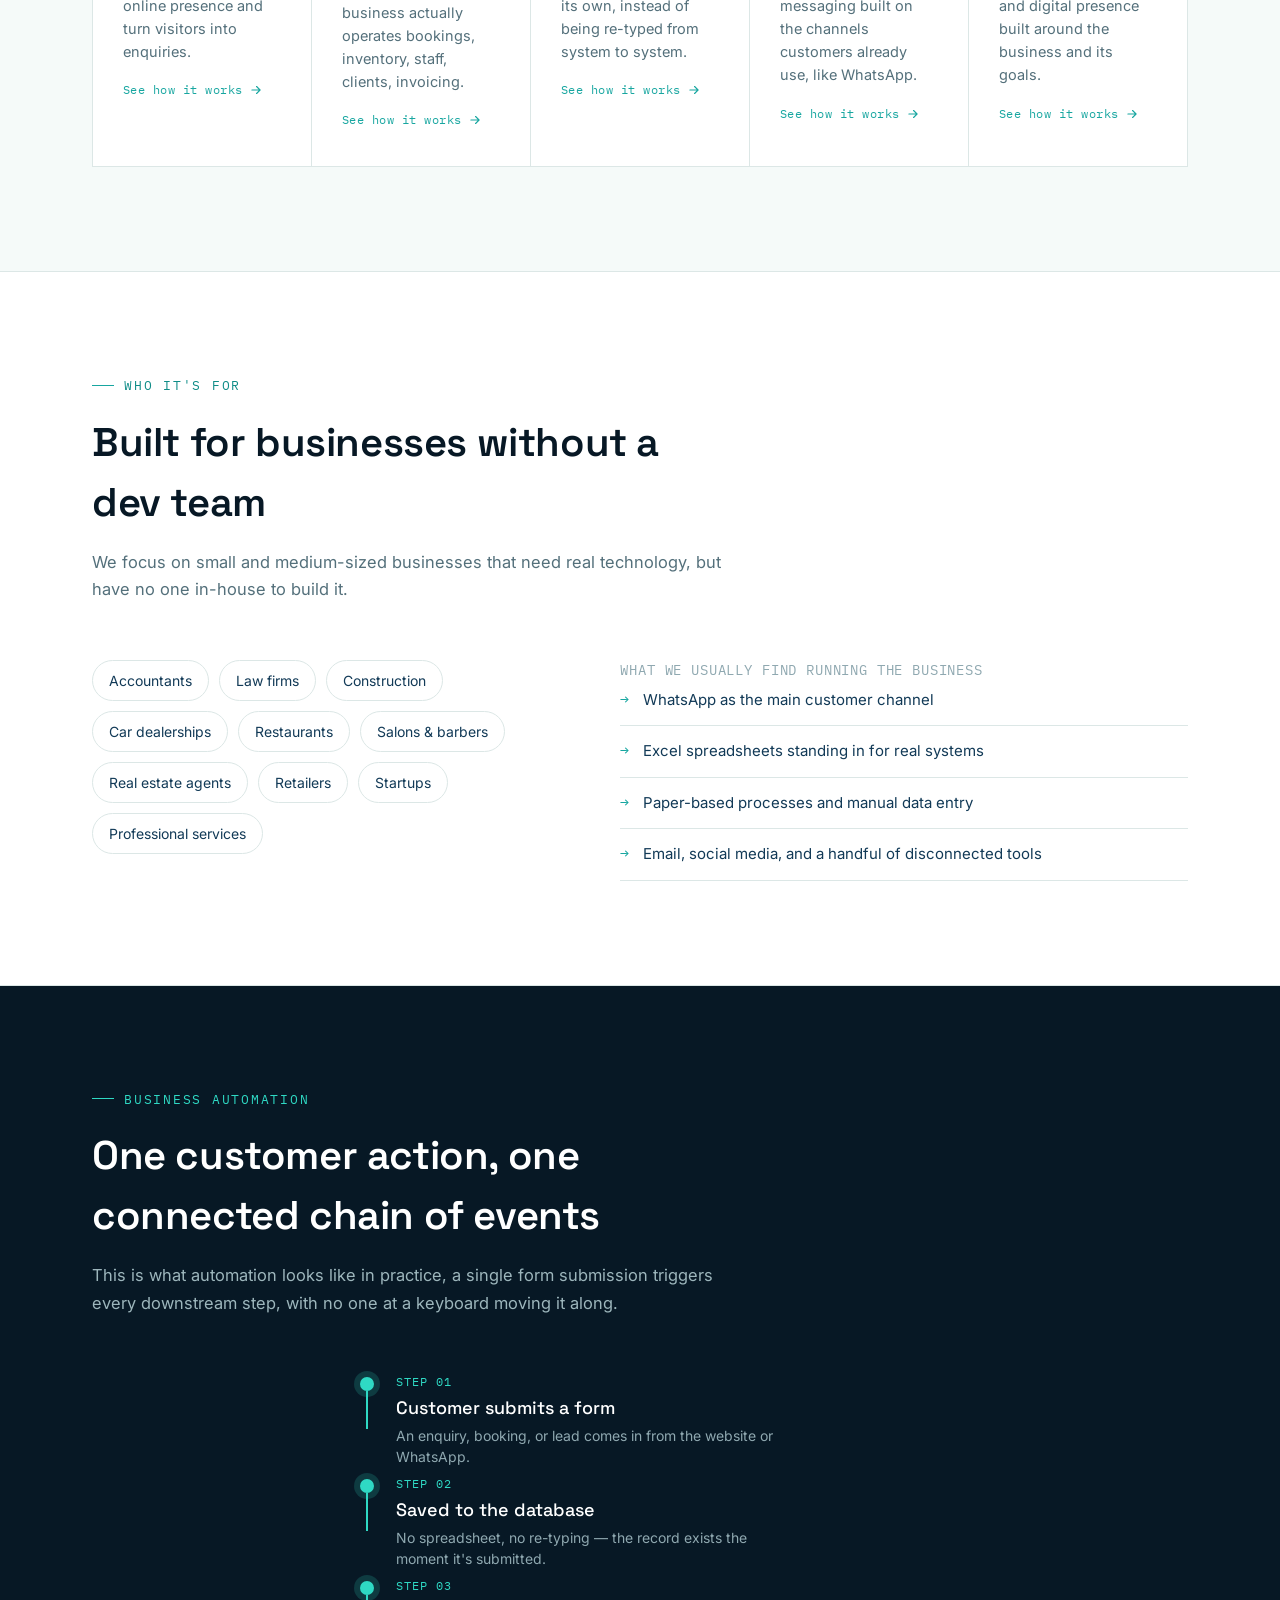
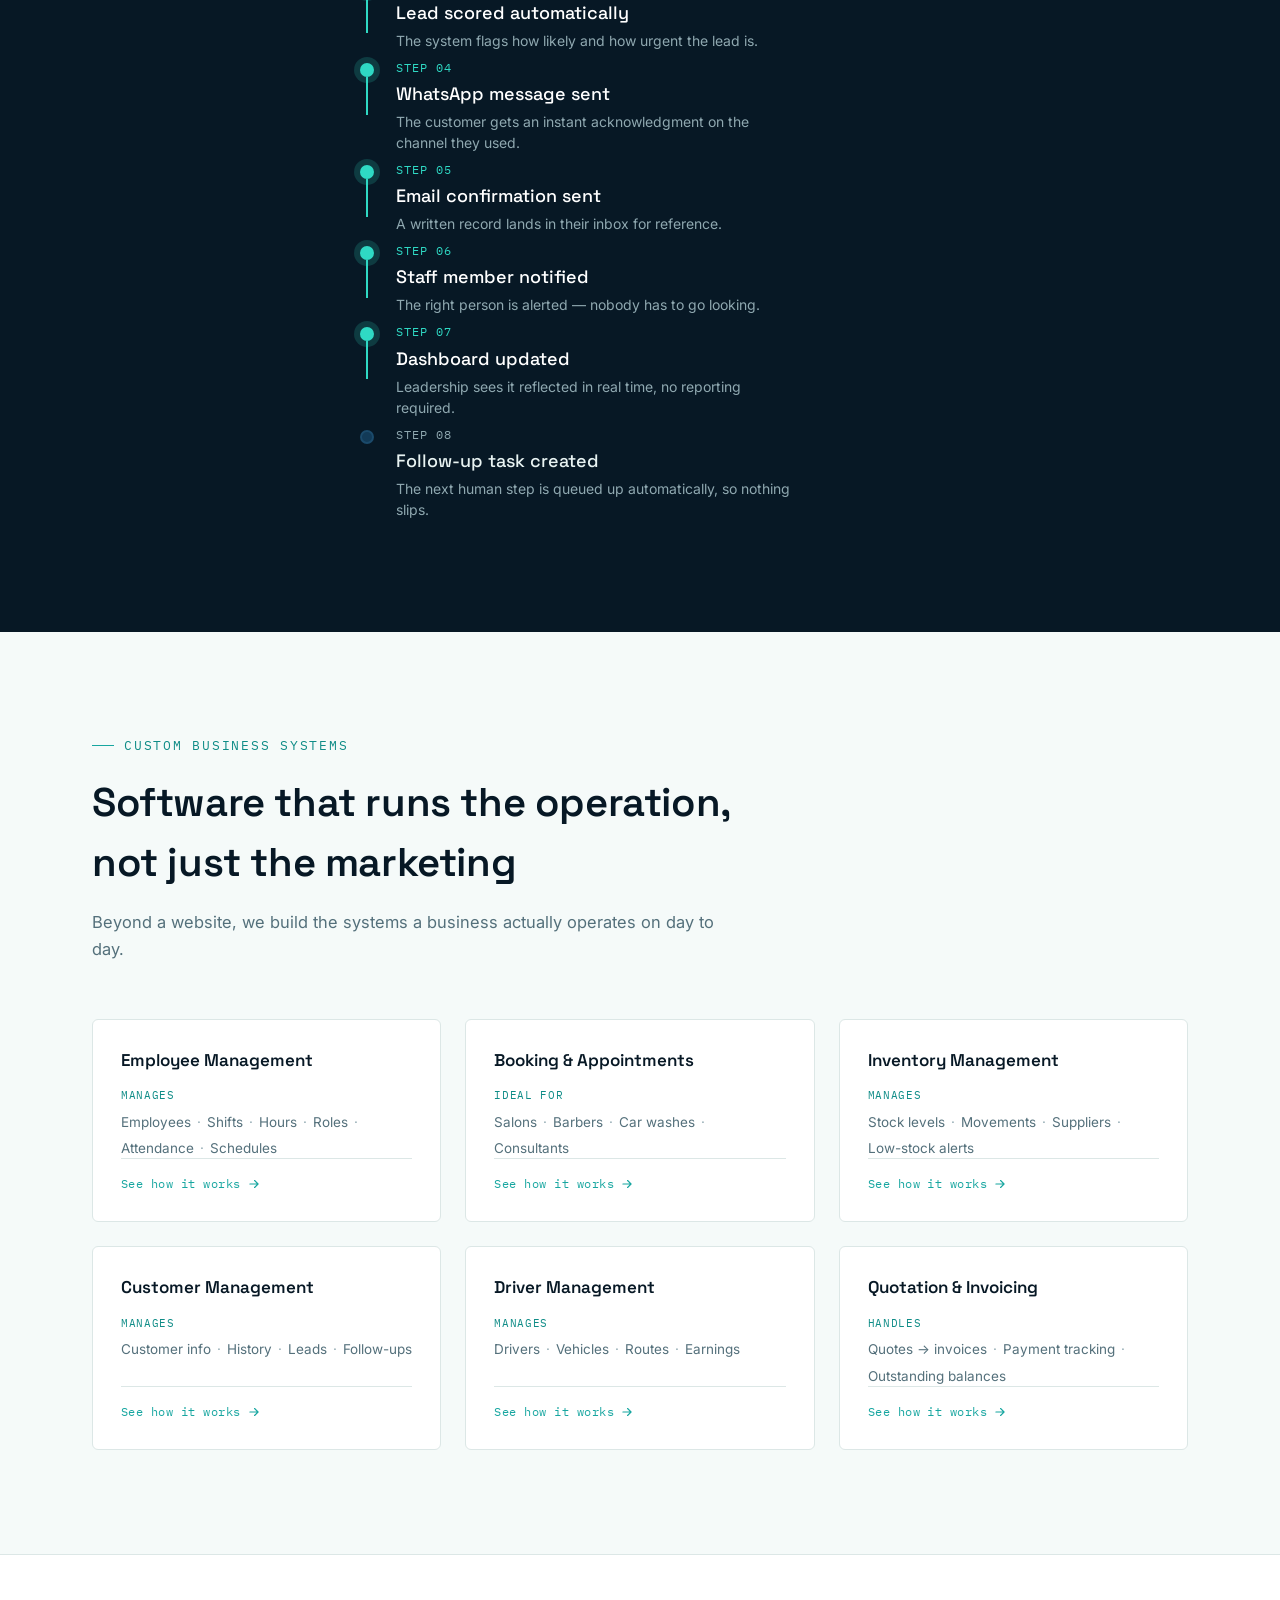
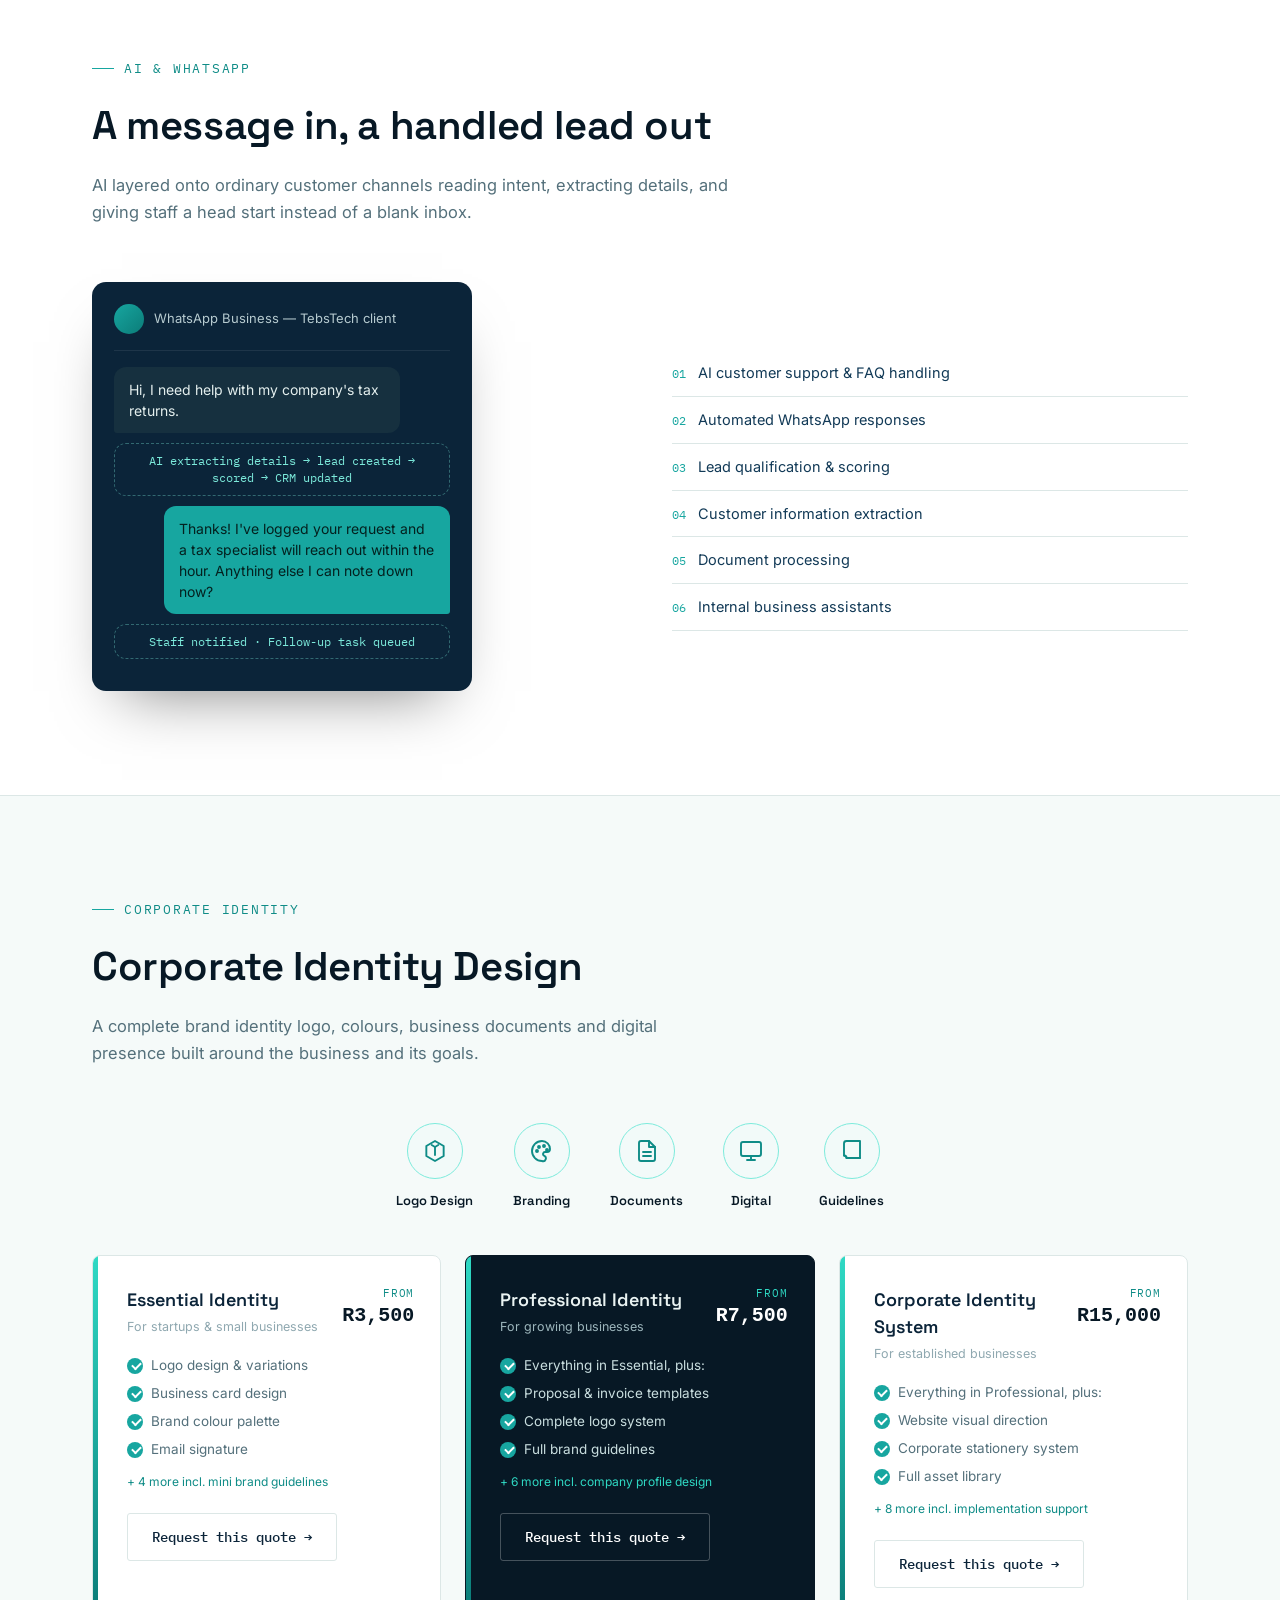
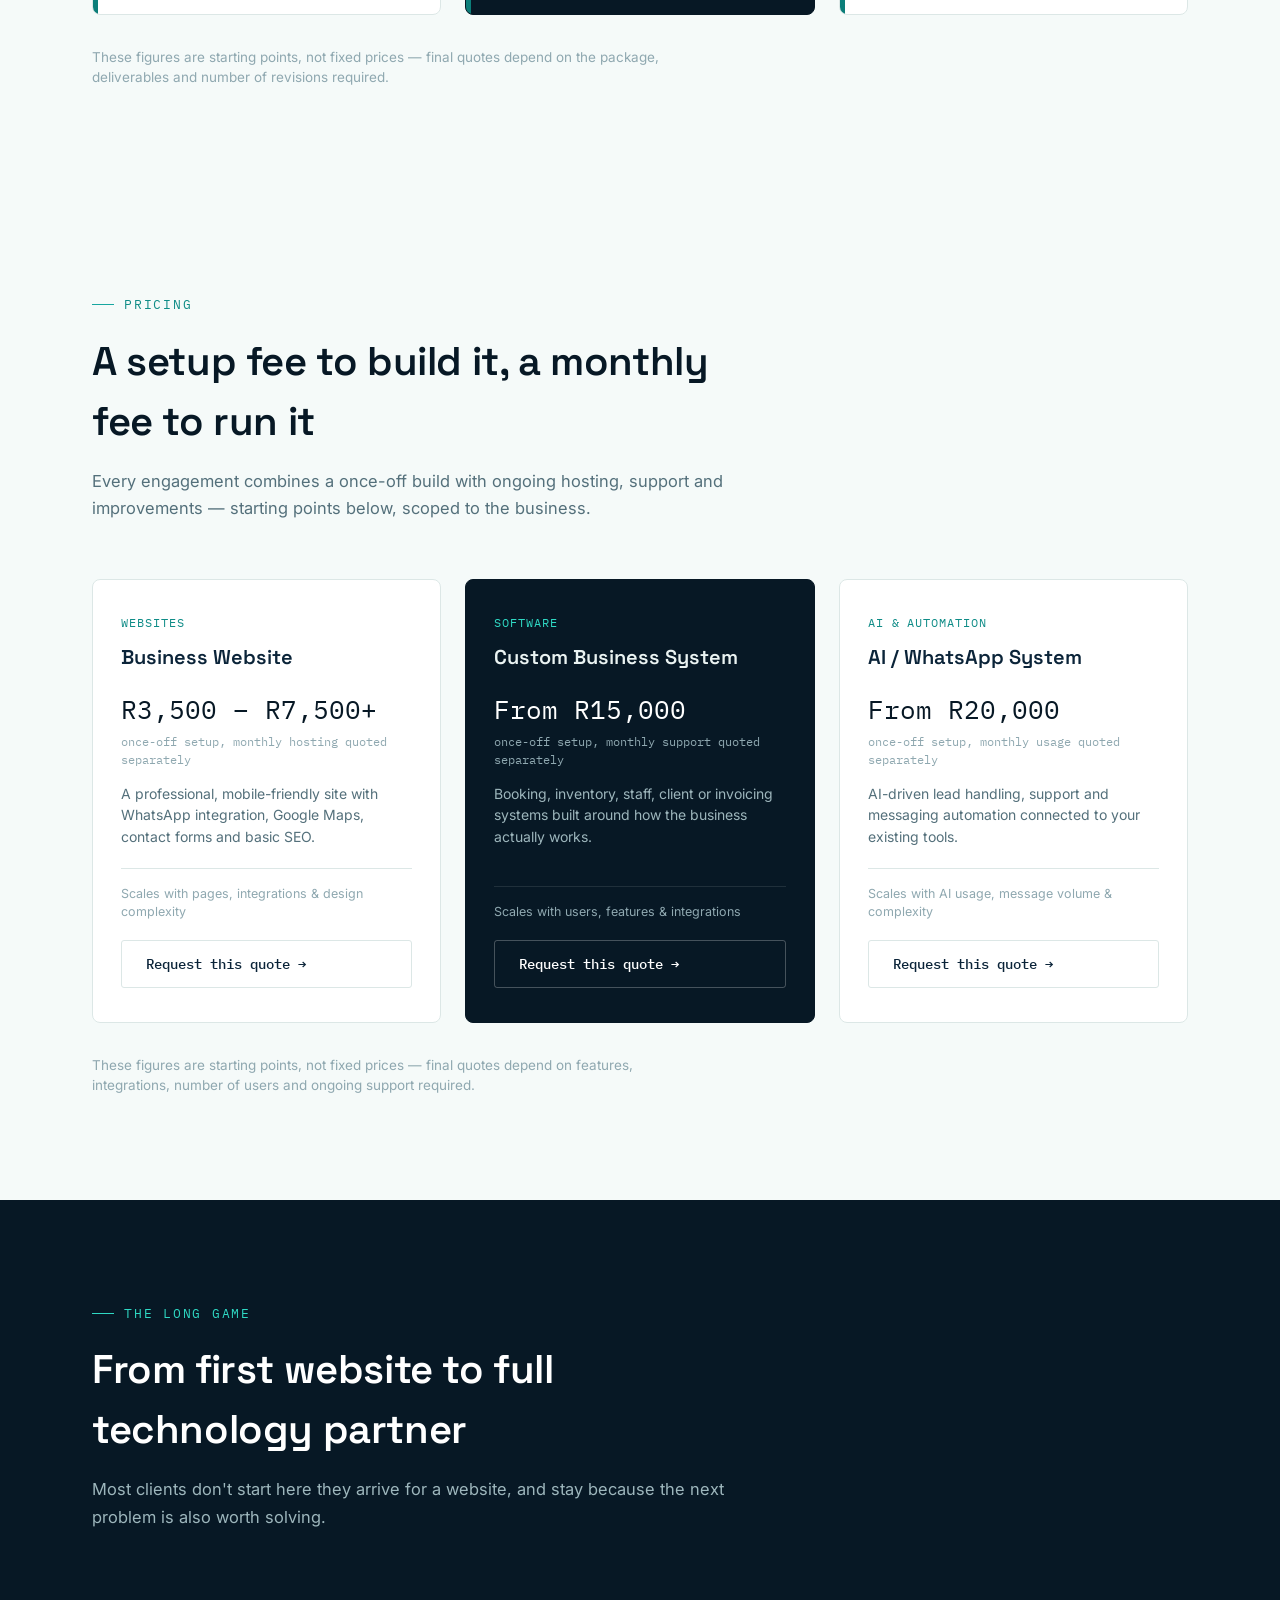
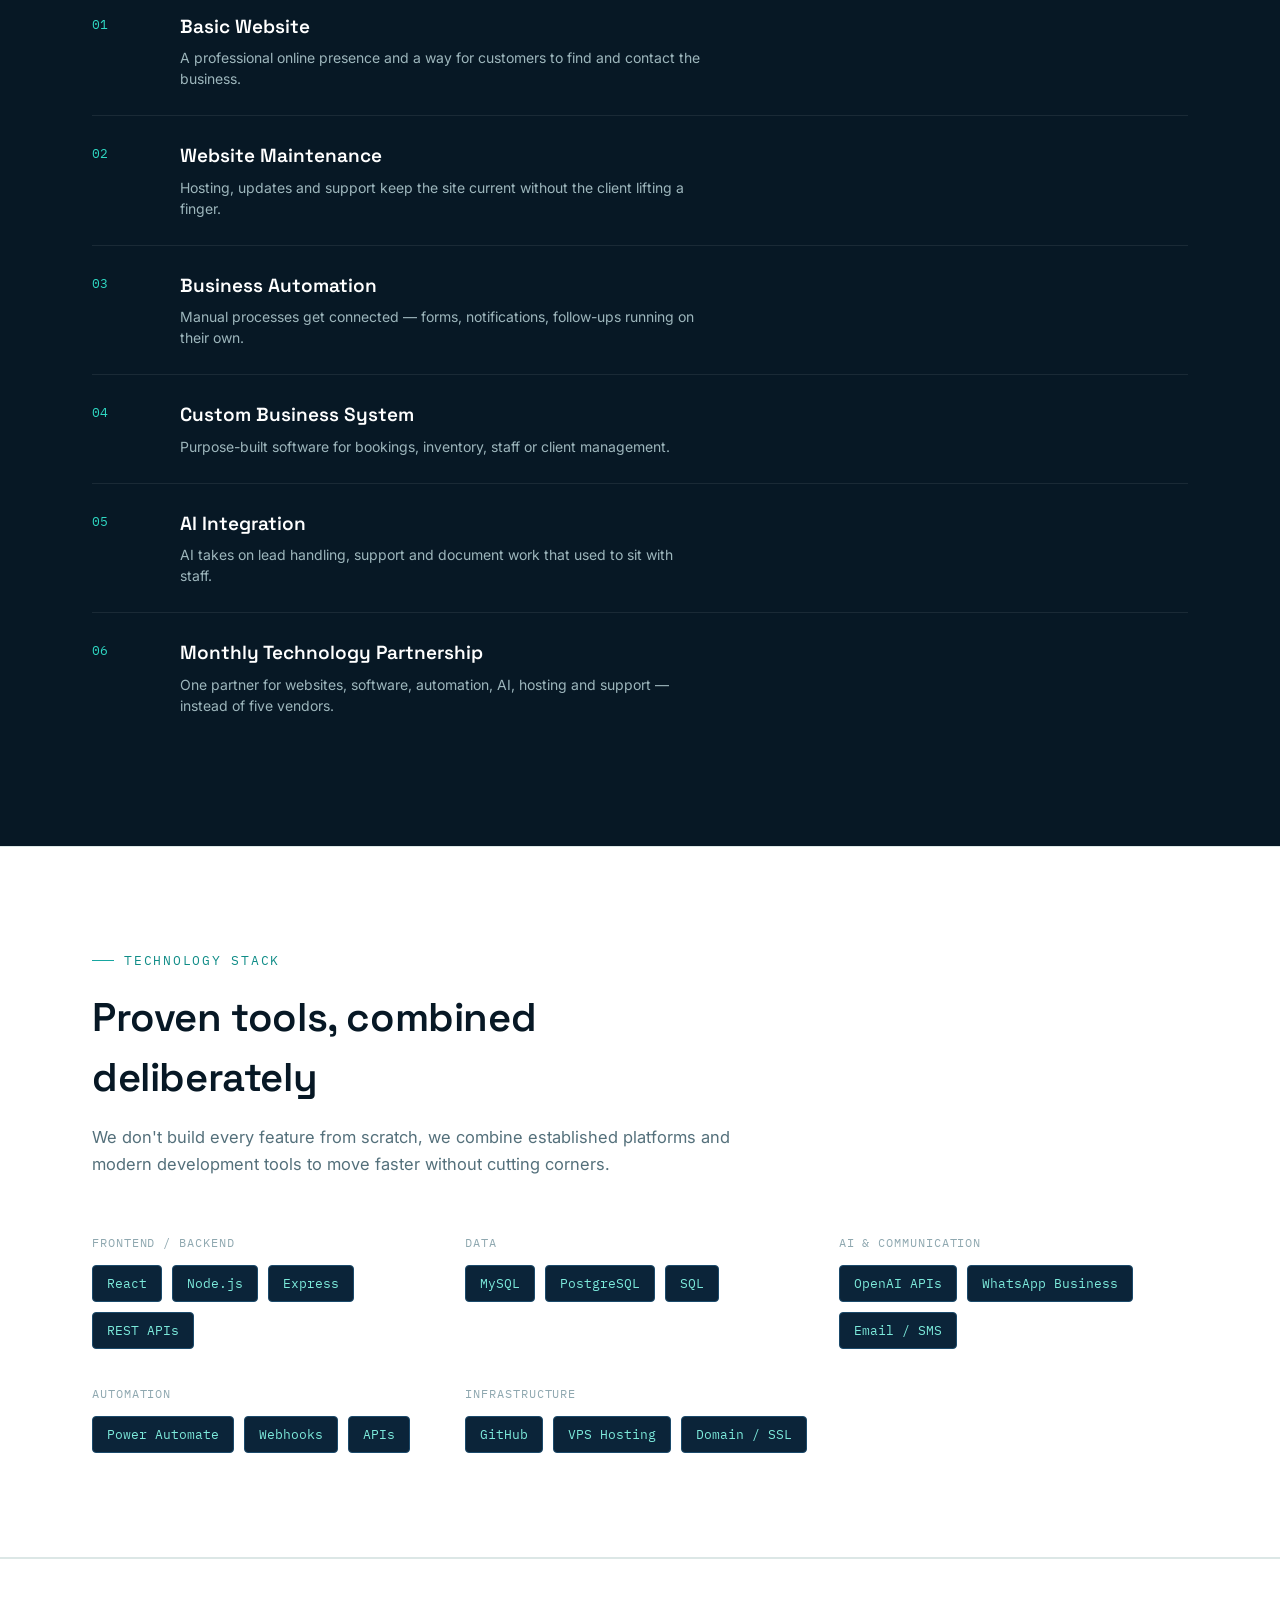
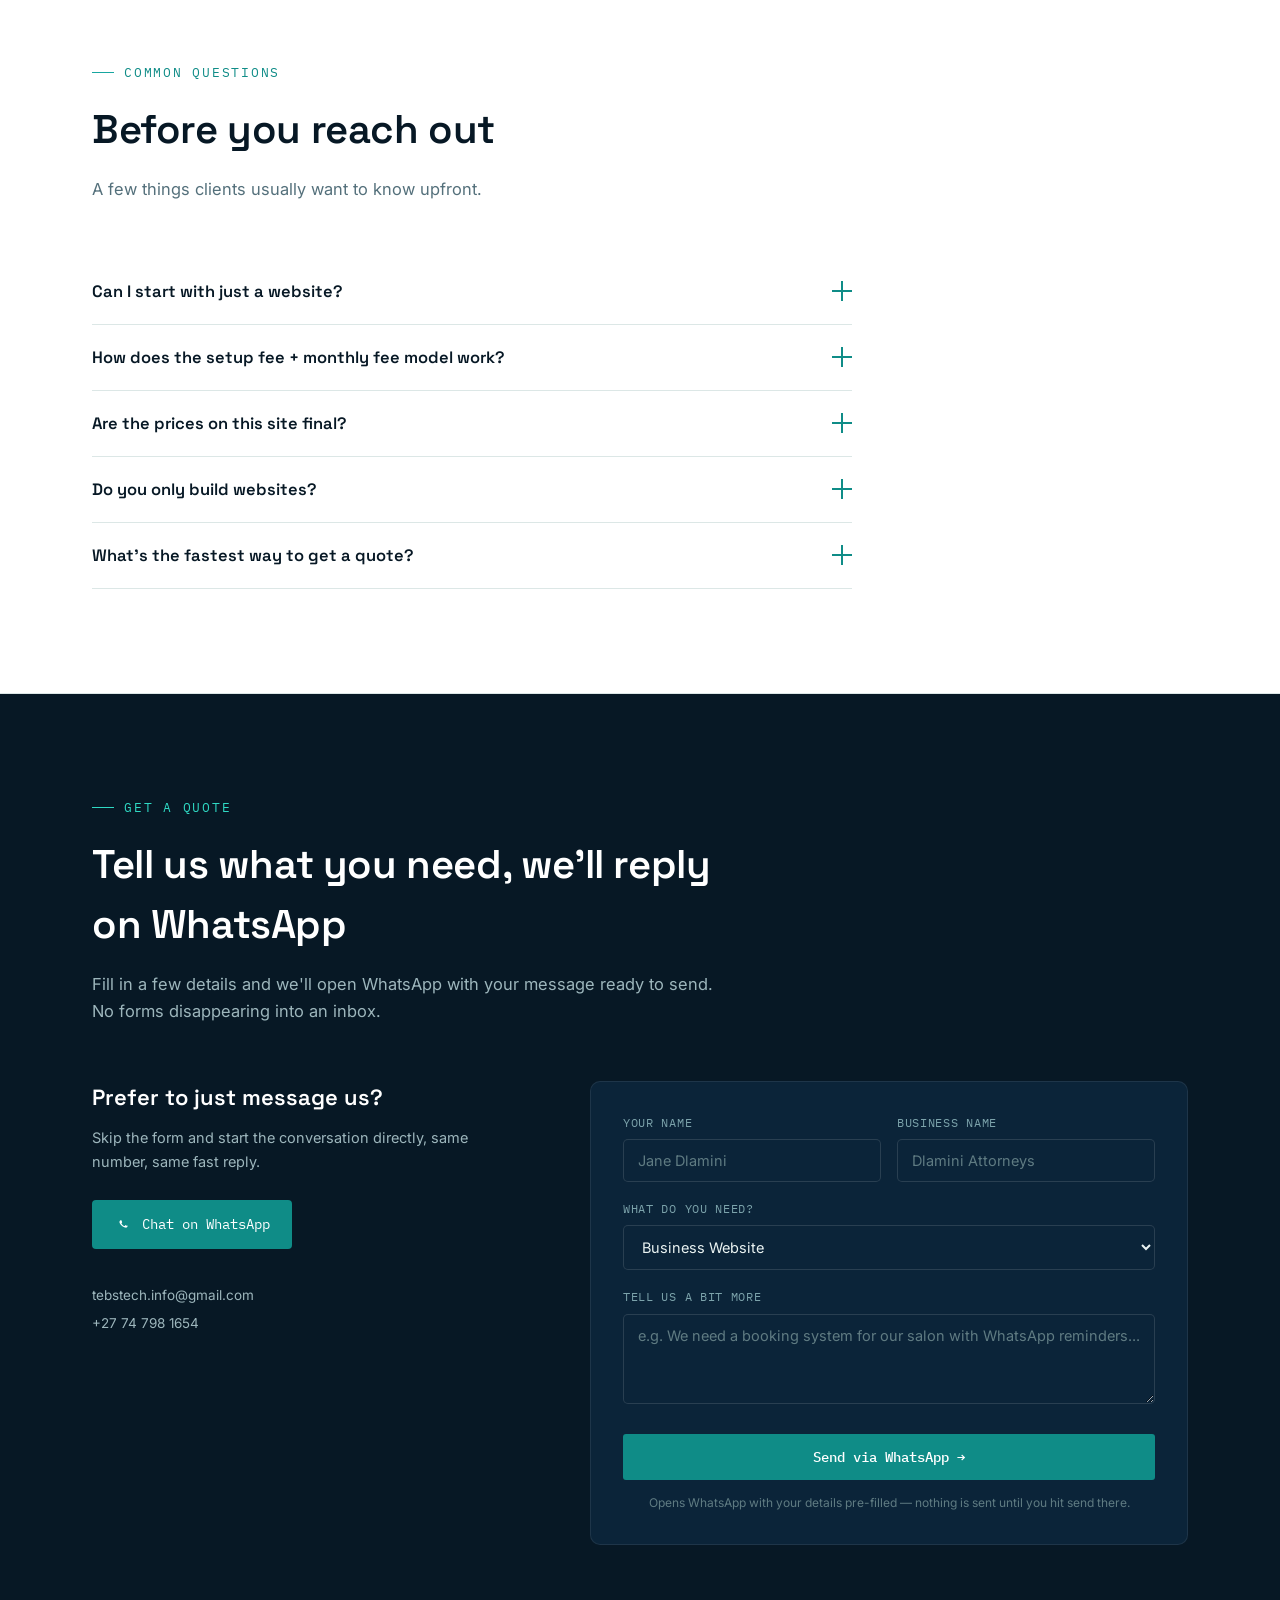
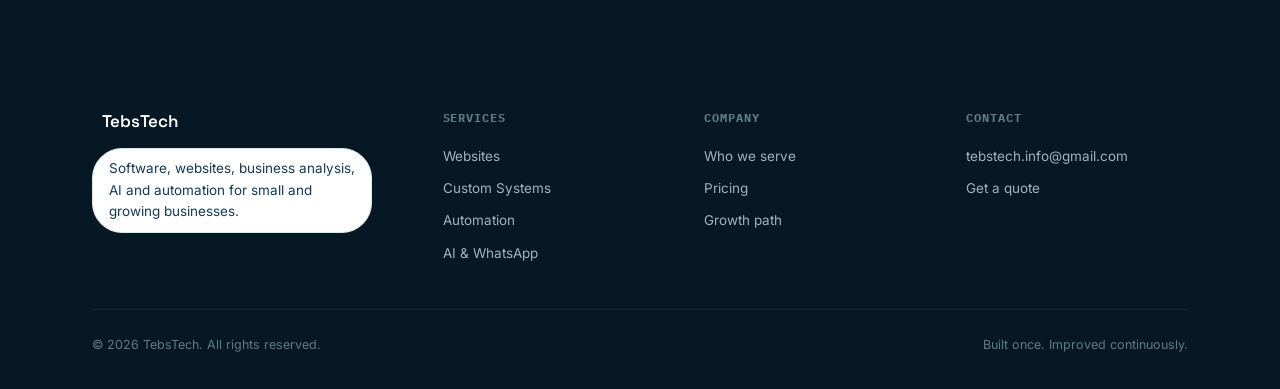
==== commit db040450: "Revert "added social media icon" This reverts commit f559e378860746ed45cc1ebfe26cc7022bc305d5." ====
--- a/index.html
+++ b/index.html
@@ -48,16 +48,6 @@
   <span class="wa-label">Chat on WhatsApp</span>
 </a>
 
-<a href="https://www.instagram.com/tebstech.info" id="igFloat" class="social-float ig-float" aria-label="Follow TebsTech on Instagram" target="_blank" rel="noopener noreferrer">
-  <svg viewBox="0 0 24 24" fill="currentColor"><path d="M12 2c-2.7 0-3.05.01-4.12.06-1.06.05-1.79.22-2.43.47-.66.26-1.22.6-1.77 1.15-.55.55-.9 1.11-1.15 1.77-.25.64-.42 1.37-.47 2.43C2.01 8.95 2 9.3 2 12s.01 3.05.06 4.12c.05 1.06.22 1.79.47 2.43.26.66.6 1.22 1.15 1.77.55.55 1.11.9 1.77 1.15.64.25 1.37.42 2.43.47C8.95 21.99 9.3 22 12 22s3.05-.01 4.12-.06c1.06-.05 1.79-.22 2.43-.47.66-.26 1.22-.6 1.77-1.15.55-.55.9-1.11 1.15-1.77.25-.64.42-1.37.47-2.43.05-1.07.06-1.42.06-4.12s-.01-3.05-.06-4.12c-.05-1.06-.22-1.79-.47-2.43-.26-.66-.6-1.22-1.15-1.77-.55-.55-1.11-.9-1.77-1.15-.64-.25-1.37-.42-2.43-.47C15.05 2.01 14.7 2 12 2zm0 1.8c2.67 0 2.99.01 4.04.06.97.04 1.5.21 1.85.34.47.18.8.4 1.15.75.35.35.57.68.75 1.15.13.35.3.88.34 1.85.05 1.05.06 1.37.06 4.04s-.01 2.99-.06 4.04c-.04.97-.21 1.5-.34 1.85-.18.47-.4.8-.75 1.15-.35.35-.68.57-1.15.75-.35.13-.88.3-1.85.34-1.05.05-1.37.06-4.04.06s-2.99-.01-4.04-.06c-.97-.04-1.5-.21-1.85-.34-.47-.18-.8-.4-1.15-.75-.35-.35-.57-.68-.75-1.15-.13-.35-.3-.88-.34-1.85C3.8 14.99 3.8 14.67 3.8 12s0-2.99.06-4.04c.04-.97.21-1.5.34-1.85.18-.47.4-.8.75-1.15.35-.35.68-.57 1.15-.75.35-.13.88-.3 1.85-.34C9.01 3.8 9.33 3.8 12 3.8zm0 3.05a5.15 5.15 0 100 10.3 5.15 5.15 0 000-10.3zm0 8.5a3.35 3.35 0 110-6.7 3.35 3.35 0 010 6.7zm5.35-8.7a1.2 1.2 0 11-2.4 0 1.2 1.2 0 012.4 0z"/></svg>
-  <span class="social-label">Follow on Instagram</span>
-</a>
-
-<a href="https://www.facebook.com/profile.php?id=61593508107377" id="fbFloat" class="social-float fb-float" aria-label="Follow TebsTech on Facebook" target="_blank" rel="noopener noreferrer">
-  <svg viewBox="0 0 24 24" fill="currentColor"><path d="M22 12c0-5.52-4.48-10-10-10S2 6.48 2 12c0 4.99 3.66 9.13 8.44 9.88v-6.99H7.9V12h2.54V9.8c0-2.5 1.49-3.89 3.77-3.89 1.09 0 2.24.2 2.24.2v2.46h-1.26c-1.24 0-1.63.77-1.63 1.56V12h2.78l-.44 2.89h-2.34v6.99C18.34 21.13 22 16.99 22 12z"/></svg>
-  <span class="social-label">Follow on Facebook</span>
-</a>
-
 <!-- ===================== HERO ===================== -->
 <section class="hero" id="top">
   <div class="hero-grid"></div>
--- a/style.css
+++ b/style.css
@@ -210,64 +210,6 @@
   animation:waPulse 2.4s ease-out infinite;
   z-index:-1;
 }
-
-/* Shared base for all floating social buttons */
-.social-float {
-  position: fixed;
-  right: 24px;
-  z-index: 1000;
-  display: flex;
-  align-items: center;
-  gap: 8px;
-  color: #fff;
-  padding: 14px;
-  border-radius: 50px;
-  box-shadow: 0 4px 12px rgba(0,0,0,0.2);
-  text-decoration: none;
-  transition: all 0.3s ease;
-}
-
-.social-float svg {
-  width: 28px;
-  height: 28px;
-  flex-shrink: 0;
-}
-
-.social-float:hover {
-  box-shadow: 0 6px 16px rgba(0,0,0,0.25);
-  transform: translateY(-2px);
-}
-
-.social-label {
-  max-width: 0;
-  overflow: hidden;
-  white-space: nowrap;
-  font-family: sans-serif;
-  font-size: 14px;
-  font-weight: 500;
-  transition: max-width 0.3s ease;
-}
-
-.social-float:hover .social-label {
-  max-width: 160px;
-}
-
-/* Stacking order — WhatsApp stays at the bottom, others stack above */
-.wa-float   { bottom: 24px; }
-.ig-float   { bottom: 88px; }
-.fb-float   { bottom: 152px; }
-
-/* Instagram brand gradient */
-.ig-float {
-  background: radial-gradient(circle at 30% 107%,
-    #fdf497 0%, #fdf497 5%, #fd5949 45%, #d6249f 60%, #285AEB 90%);
-}
-.ig-float:hover { filter: brightness(1.05); }
-
-/* Facebook brand blue */
-.fb-float { background: #1877F2; }
-.fb-float:hover { background: #166FE0; }
-
 @keyframes waPulse{
   0%{transform:scale(1); opacity:0.45;}
   100%{transform:scale(1.35); opacity:0;}
